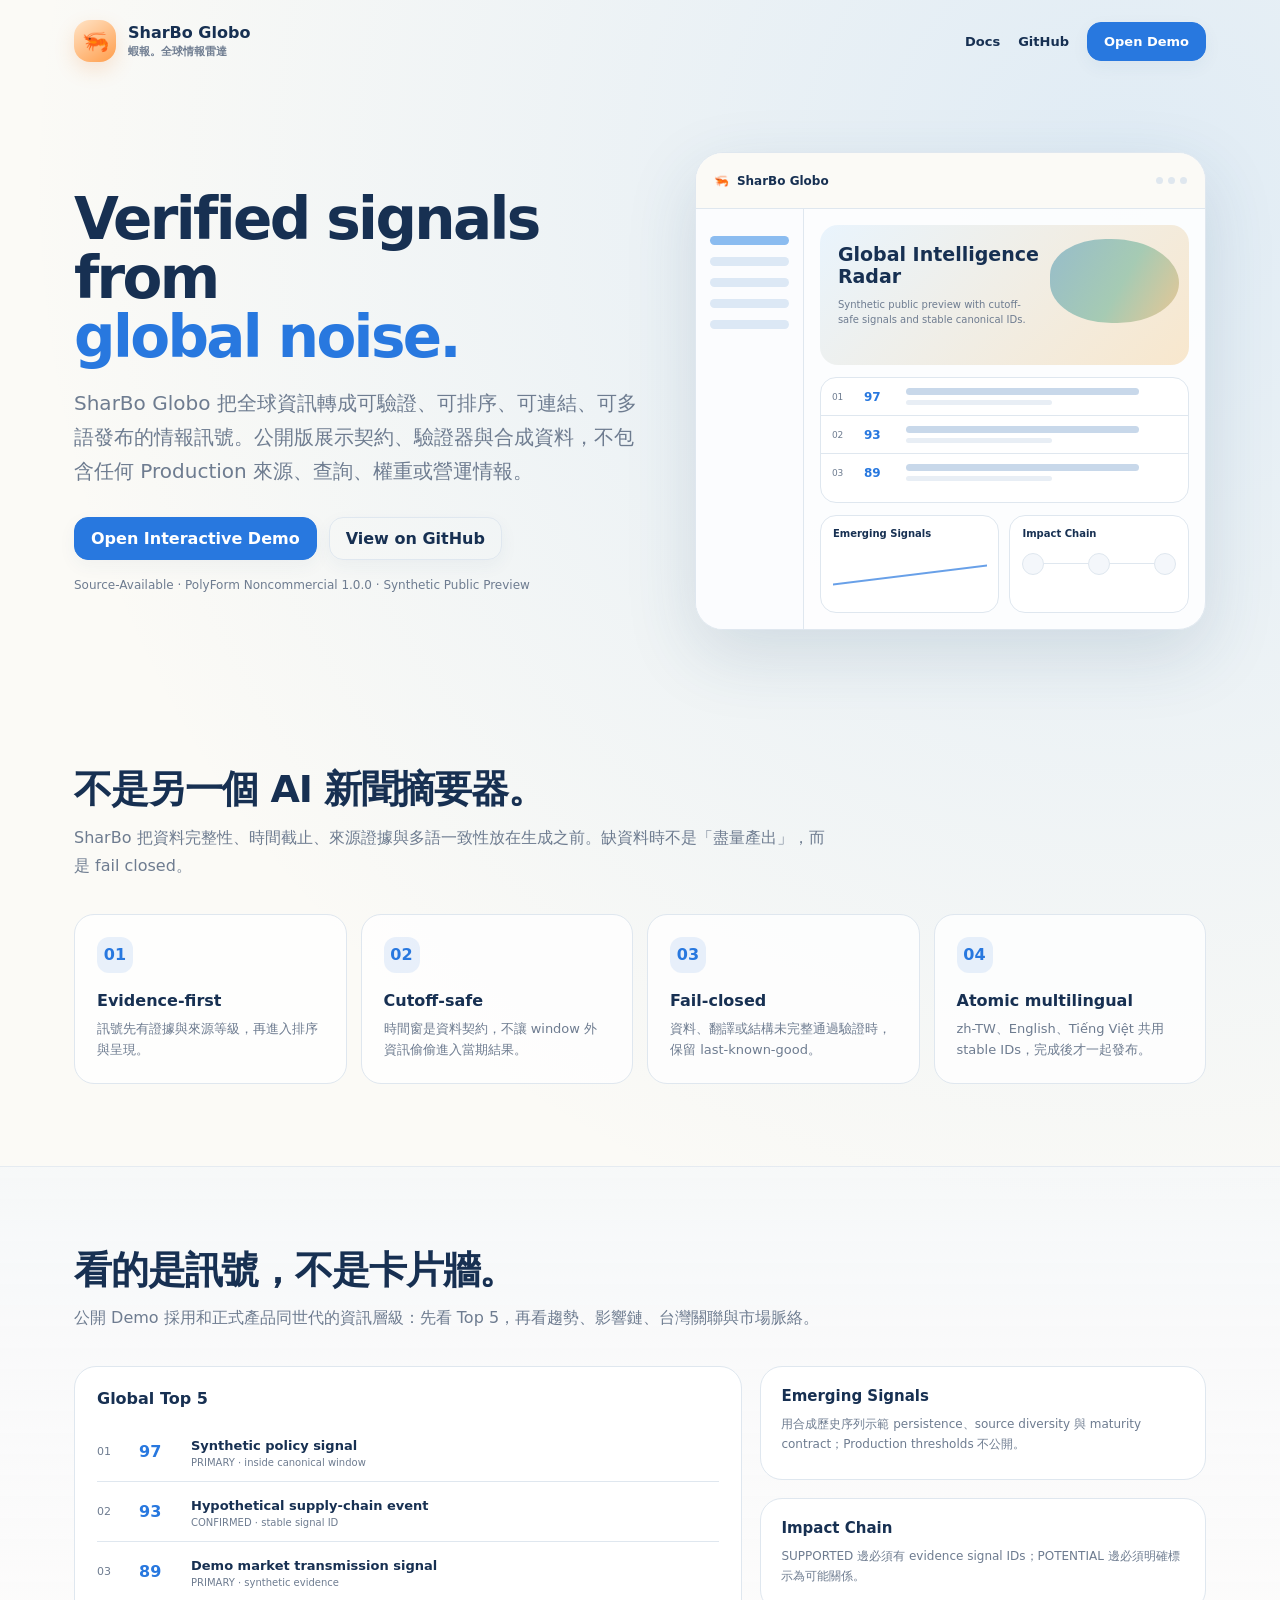
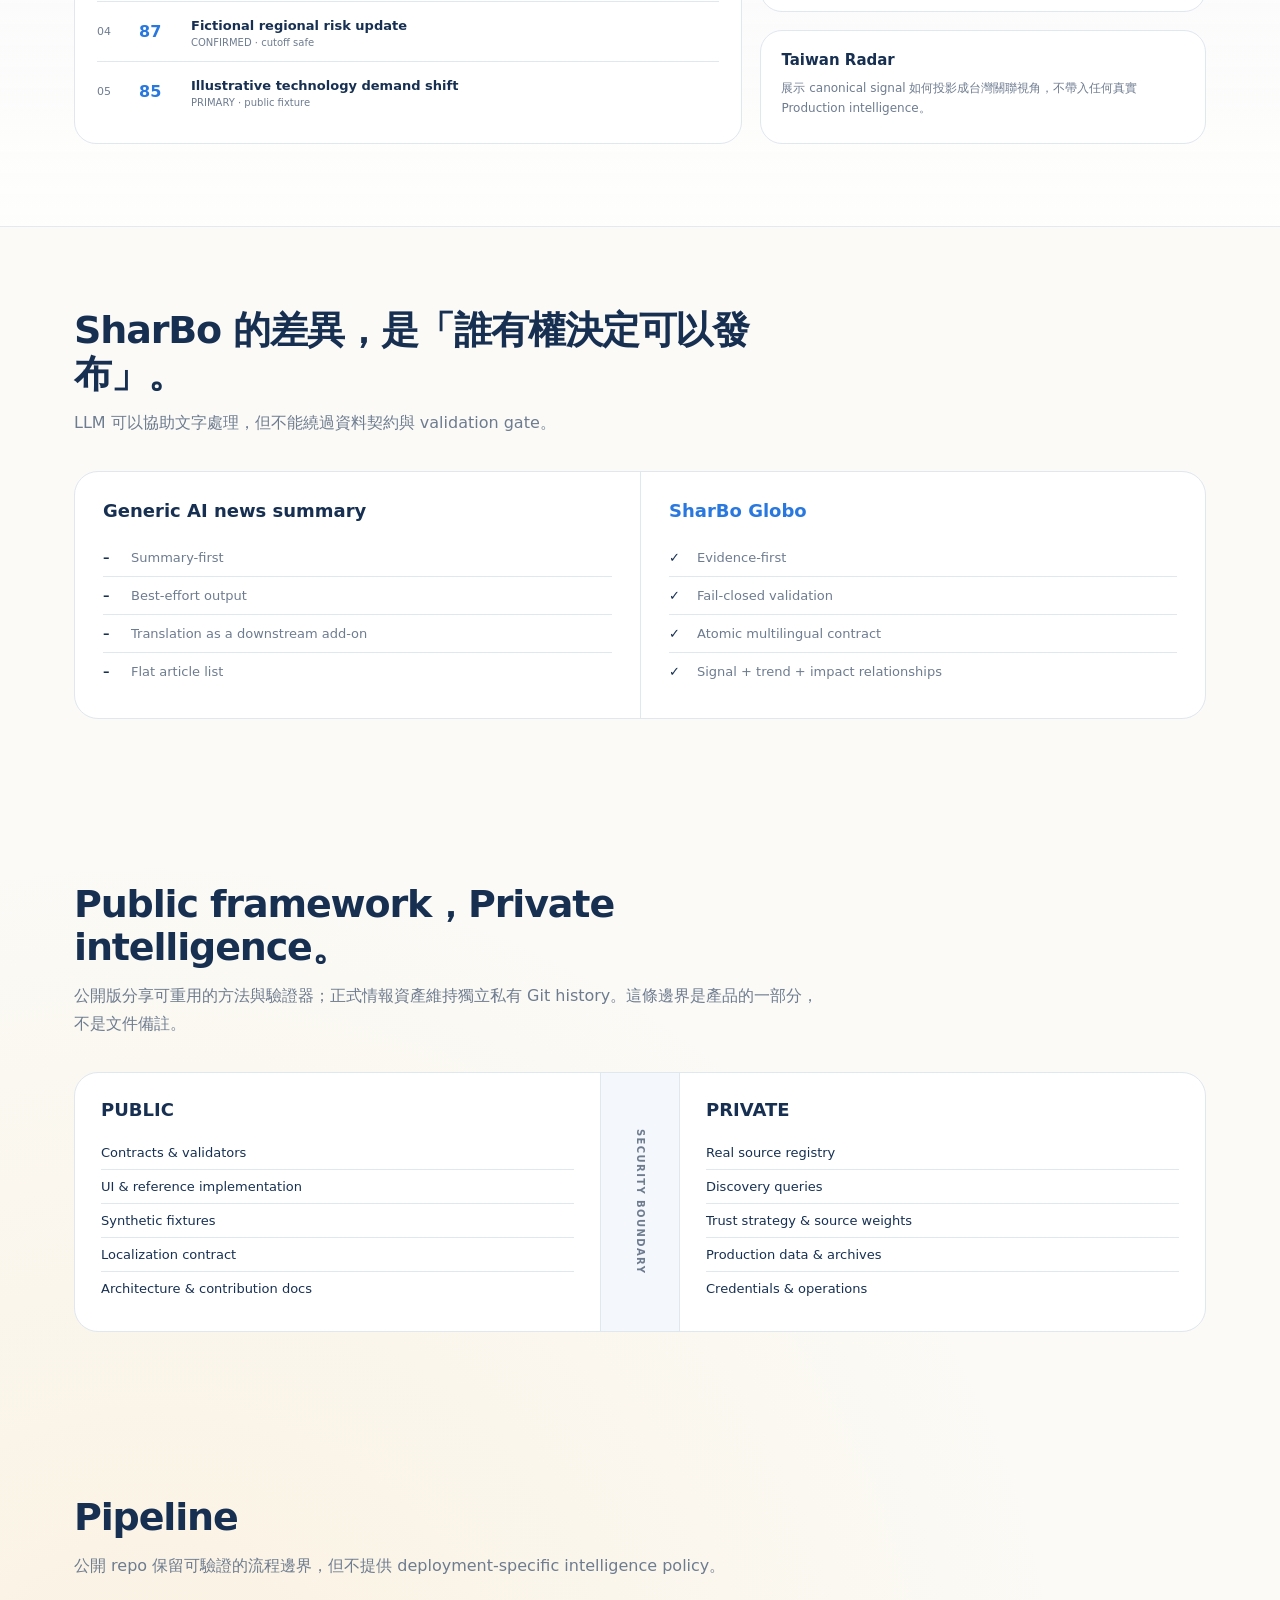
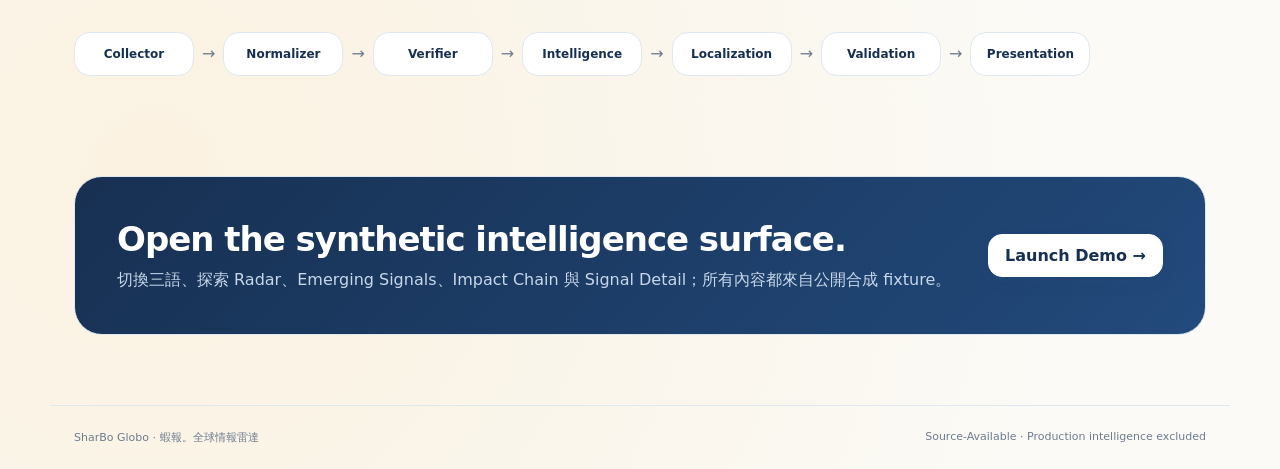
==== index.html @ 782539a2 "ui: turn public root into SharBo flagship landing" ====
<!doctype html>
<html lang="zh-TW">
<head>
  <meta charset="utf-8" />
  <meta name="viewport" content="width=device-width, initial-scale=1" />
  <meta name="description" content="SharBo Globo 蝦報全球：source-available 的全球情報雷達公開預覽，展示 evidence-first、fail-closed、多語與可解釋情報契約。" />
  <meta name="theme-color" content="#fbfaf6" />
  <meta http-equiv="Content-Security-Policy" content="default-src 'self'; img-src 'self' data:; style-src 'self'; script-src 'self'; object-src 'none'; base-uri 'none'" />
  <title>SharBo Globo｜蝦報。全球情報雷達</title>
  <link rel="stylesheet" href="./landing.css" />
</head>
<body>
  <div class="landing-shell">
    <header class="landing-nav">
      <a class="landing-brand" href="./" aria-label="SharBo Globo home">
        <span class="landing-brand-mark" aria-hidden="true">🦐</span>
        <span>SharBo Globo<small>蝦報。全球情報雷達</small></span>
      </a>
      <nav class="landing-nav-links" aria-label="Public project navigation">
        <a href="./README.md">Docs</a>
        <a href="https://github.com/sidphoto/sharbo-globo">GitHub</a>
        <a class="button primary" href="./demo.html?lang=zh-TW#/today">Open Demo</a>
      </nav>
    </header>

    <main>
      <section class="hero-wrap">
        <div class="hero-copy">
          <h1>Verified signals from <span>global noise.</span></h1>
          <p>SharBo Globo 把全球資訊轉成可驗證、可排序、可連結、可多語發布的情報訊號。公開版展示契約、驗證器與合成資料，不包含任何 Production 來源、查詢、權重或營運情報。</p>
          <div class="hero-actions">
            <a class="button primary" href="./demo.html?lang=zh-TW#/today">Open Interactive Demo</a>
            <a class="button ghost" href="https://github.com/sidphoto/sharbo-globo">View on GitHub</a>
          </div>
          <div class="hero-note">Source-Available · PolyForm Noncommercial 1.0.0 · Synthetic Public Preview</div>
        </div>

        <div class="product-preview" aria-label="Synthetic SharBo dashboard preview">
          <div class="preview-topbar">
            <div class="preview-brand"><span aria-hidden="true">🦐</span> SharBo Globo</div>
            <div class="preview-dots" aria-hidden="true"><i></i><i></i><i></i></div>
          </div>
          <div class="preview-body">
            <aside class="preview-sidebar" aria-hidden="true"><span></span><span></span><span></span><span></span><span></span></aside>
            <div class="preview-content">
              <div class="preview-hero">
                <strong>Global Intelligence Radar</strong>
                <p>Synthetic public preview with cutoff-safe signals and stable canonical IDs.</p>
                <div class="preview-map" aria-hidden="true"></div>
              </div>
              <div class="preview-list">
                <div class="preview-row"><span class="preview-rank">01</span><span class="preview-score">97</span><span class="preview-line"><b></b><small></small></span></div>
                <div class="preview-row"><span class="preview-rank">02</span><span class="preview-score">93</span><span class="preview-line"><b></b><small></small></span></div>
                <div class="preview-row"><span class="preview-rank">03</span><span class="preview-score">89</span><span class="preview-line"><b></b><small></small></span></div>
              </div>
              <div class="preview-bottom">
                <div class="preview-panel"><h3>Emerging Signals</h3><div class="spark" aria-hidden="true"></div></div>
                <div class="preview-panel"><h3>Impact Chain</h3><div class="impact-track" aria-hidden="true"><span></span><i></i><span></span><i></i><span></span></div></div>
              </div>
            </div>
          </div>
        </div>
      </section>

      <section class="section" id="principles">
        <div class="section-header">
          <h2>不是另一個 AI 新聞摘要器。</h2>
          <p>SharBo 把資料完整性、時間截止、來源證據與多語一致性放在生成之前。缺資料時不是「盡量產出」，而是 fail closed。</p>
        </div>
        <div class="principle-grid">
          <article class="principle"><div class="principle-icon">01</div><strong>Evidence-first</strong><p>訊號先有證據與來源等級，再進入排序與呈現。</p></article>
          <article class="principle"><div class="principle-icon">02</div><strong>Cutoff-safe</strong><p>時間窗是資料契約，不讓 window 外資訊偷偷進入當期結果。</p></article>
          <article class="principle"><div class="principle-icon">03</div><strong>Fail-closed</strong><p>資料、翻譯或結構未完整通過驗證時，保留 last-known-good。</p></article>
          <article class="principle"><div class="principle-icon">04</div><strong>Atomic multilingual</strong><p>zh-TW、English、Tiếng Việt 共用 stable IDs，完成後才一起發布。</p></article>
        </div>
      </section>

      <section class="surface-section">
        <div class="section">
          <div class="section-header">
            <h2>看的是訊號，不是卡片牆。</h2>
            <p>公開 Demo 採用和正式產品同世代的資訊層級：先看 Top 5，再看趨勢、影響鏈、台灣關聯與市場脈絡。</p>
          </div>
          <div class="surface-grid">
            <article class="surface-card surface-top5">
              <h3>Global Top 5</h3>
              <div class="surface-signal"><span class="n">01</span><span class="s">97</span><span><b>Synthetic policy signal</b><small>PRIMARY · inside canonical window</small></span></div>
              <div class="surface-signal"><span class="n">02</span><span class="s">93</span><span><b>Hypothetical supply-chain event</b><small>CONFIRMED · stable signal ID</small></span></div>
              <div class="surface-signal"><span class="n">03</span><span class="s">89</span><span><b>Demo market transmission signal</b><small>PRIMARY · synthetic evidence</small></span></div>
              <div class="surface-signal"><span class="n">04</span><span class="s">87</span><span><b>Fictional regional risk update</b><small>CONFIRMED · cutoff safe</small></span></div>
              <div class="surface-signal"><span class="n">05</span><span class="s">85</span><span><b>Illustrative technology demand shift</b><small>PRIMARY · public fixture</small></span></div>
            </article>
            <div class="mini-stack">
              <article class="mini-block"><h3>Emerging Signals</h3><p>用合成歷史序列示範 persistence、source diversity 與 maturity contract；Production thresholds 不公開。</p></article>
              <article class="mini-block"><h3>Impact Chain</h3><p>SUPPORTED 邊必須有 evidence signal IDs；POTENTIAL 邊必須明確標示為可能關係。</p></article>
              <article class="mini-block"><h3>Taiwan Radar</h3><p>展示 canonical signal 如何投影成台灣關聯視角，不帶入任何真實 Production intelligence。</p></article>
            </div>
          </div>
        </div>
      </section>

      <section class="section">
        <div class="section-header">
          <h2>SharBo 的差異，是「誰有權決定可以發布」。</h2>
          <p>LLM 可以協助文字處理，但不能繞過資料契約與 validation gate。</p>
        </div>
        <div class="compare-grid">
          <div class="compare-col">
            <h3>Generic AI news summary</h3>
            <div class="compare-row"><b>–</b><span>Summary-first</span></div>
            <div class="compare-row"><b>–</b><span>Best-effort output</span></div>
            <div class="compare-row"><b>–</b><span>Translation as a downstream add-on</span></div>
            <div class="compare-row"><b>–</b><span>Flat article list</span></div>
          </div>
          <div class="compare-col sharbo">
            <h3>SharBo Globo</h3>
            <div class="compare-row"><b>✓</b><span>Evidence-first</span></div>
            <div class="compare-row"><b>✓</b><span>Fail-closed validation</span></div>
            <div class="compare-row"><b>✓</b><span>Atomic multilingual contract</span></div>
            <div class="compare-row"><b>✓</b><span>Signal + trend + impact relationships</span></div>
          </div>
        </div>
      </section>

      <section class="section" id="boundary">
        <div class="section-header">
          <h2>Public framework，Private intelligence。</h2>
          <p>公開版分享可重用的方法與驗證器；正式情報資產維持獨立私有 Git history。這條邊界是產品的一部分，不是文件備註。</p>
        </div>
        <div class="boundary">
          <div class="boundary-side"><h3>PUBLIC</h3><ul><li>Contracts & validators</li><li>UI & reference implementation</li><li>Synthetic fixtures</li><li>Localization contract</li><li>Architecture & contribution docs</li></ul></div>
          <div class="boundary-divider">SECURITY BOUNDARY</div>
          <div class="boundary-side"><h3>PRIVATE</h3><ul><li>Real source registry</li><li>Discovery queries</li><li>Trust strategy & source weights</li><li>Production data & archives</li><li>Credentials & operations</li></ul></div>
        </div>
      </section>

      <section class="section">
        <div class="section-header"><h2>Pipeline</h2><p>公開 repo 保留可驗證的流程邊界，但不提供 deployment-specific intelligence policy。</p></div>
        <div class="pipeline" aria-label="SharBo public architecture pipeline">
          <div class="pipeline-step">Collector</div><span class="pipeline-arrow">→</span>
          <div class="pipeline-step">Normalizer</div><span class="pipeline-arrow">→</span>
          <div class="pipeline-step">Verifier</div><span class="pipeline-arrow">→</span>
          <div class="pipeline-step">Intelligence</div><span class="pipeline-arrow">→</span>
          <div class="pipeline-step">Localization</div><span class="pipeline-arrow">→</span>
          <div class="pipeline-step">Validation</div><span class="pipeline-arrow">→</span>
          <div class="pipeline-step">Presentation</div>
        </div>
      </section>

      <section class="final-cta">
        <div class="final-cta-inner">
          <div><h2>Open the synthetic intelligence surface.</h2><p>切換三語、探索 Radar、Emerging Signals、Impact Chain 與 Signal Detail；所有內容都來自公開合成 fixture。</p></div>
          <a class="button" href="./demo.html?lang=zh-TW#/today">Launch Demo →</a>
        </div>
      </section>
    </main>

    <footer class="footer">
      <span>SharBo Globo · 蝦報。全球情報雷達</span>
      <span>Source-Available · Production intelligence excluded</span>
    </footer>
  </div>
</body>
</html>
---- landing.css ----
:root{
  --paper:#fbfaf6;
  --paper-2:#f4f7fb;
  --ink:#173052;
  --muted:#6e7c90;
  --line:#dfe7ef;
  --surface:#ffffff;
  --blue:#2878df;
  --blue-2:#63a9ef;
  --critical:#ef5350;
  --important:#f5a623;
  --emerging:#8f68d8;
  --good:#2f9b66;
  --shadow:0 18px 50px rgba(41,78,115,.10);
  --radius:24px;
}
*{box-sizing:border-box}
html{scroll-behavior:smooth}
body{margin:0;background:radial-gradient(circle at 88% 5%,rgba(99,169,239,.18),transparent 30%),radial-gradient(circle at 12% 92%,rgba(245,166,35,.10),transparent 26%),var(--paper);color:var(--ink);font-family:Inter,"Noto Sans TC","PingFang TC","Microsoft JhengHei",system-ui,-apple-system,sans-serif}
a{color:inherit;text-decoration:none}
button,a{font:inherit}
.landing-shell{min-height:100vh}
.landing-nav{max-width:1180px;margin:0 auto;padding:20px 24px;display:flex;align-items:center;justify-content:space-between;gap:24px}
.landing-brand{display:flex;align-items:center;gap:12px;font-weight:900}.landing-brand-mark{width:42px;height:42px;border-radius:16px;background:linear-gradient(145deg,#ffe4c7,#ff9d4b);display:grid;place-items:center;box-shadow:0 8px 20px rgba(238,125,42,.18);font-size:22px}.landing-brand small{display:block;color:var(--muted);font-size:11px;font-weight:650;margin-top:2px}
.landing-nav-links{display:flex;align-items:center;gap:18px;font-size:13px;font-weight:750}.landing-nav-links a:hover{color:var(--blue)}
.button{display:inline-flex;align-items:center;justify-content:center;gap:8px;border:1px solid var(--line);border-radius:14px;padding:11px 16px;background:var(--surface);font-weight:850;box-shadow:0 6px 18px rgba(41,78,115,.05);transition:transform .18s ease,border-color .18s ease,box-shadow .18s ease}.button:hover{transform:translateY(-1px);border-color:color-mix(in srgb,var(--blue) 42%,var(--line));box-shadow:0 10px 24px rgba(41,78,115,.09)}.button.primary{background:var(--blue);border-color:var(--blue);color:#fff}.button.ghost{background:transparent}
.hero-wrap{max-width:1180px;margin:0 auto;padding:70px 24px 56px;display:grid;grid-template-columns:minmax(0,1.05fr) minmax(420px,.95fr);gap:56px;align-items:center}.hero-copy h1{font-size:58px;line-height:1.02;letter-spacing:-.045em;margin:0 0 18px;max-width:760px}.hero-copy h1 span{display:block;color:var(--blue)}.hero-copy p{font-size:20px;line-height:1.72;color:var(--muted);max-width:690px;margin:0 0 28px}.hero-actions{display:flex;gap:12px;flex-wrap:wrap}.hero-note{margin-top:18px;font-size:12px;color:var(--muted)}
.product-preview{background:rgba(255,255,255,.88);border:1px solid var(--line);border-radius:28px;box-shadow:0 24px 70px rgba(41,78,115,.15);overflow:hidden}.preview-topbar{height:56px;border-bottom:1px solid var(--line);padding:0 18px;display:flex;align-items:center;justify-content:space-between;background:rgba(251,250,246,.9)}.preview-brand{display:flex;align-items:center;gap:8px;font-size:12px;font-weight:900}.preview-dots{display:flex;gap:5px}.preview-dots i{width:7px;height:7px;border-radius:50%;background:var(--line)}.preview-body{display:grid;grid-template-columns:108px 1fr;min-height:420px}.preview-sidebar{border-right:1px solid var(--line);padding:15px 10px;background:#fbfcfe}.preview-sidebar span{display:block;height:9px;border-radius:999px;background:#dce8f5;margin:12px 4px}.preview-sidebar span:first-child{background:#8bbcf0}.preview-content{padding:16px;display:grid;gap:12px}.preview-hero{min-height:120px;border-radius:18px;background:linear-gradient(135deg,#e9f4fd,#f8e7cd);padding:18px;position:relative;overflow:hidden}.preview-hero strong{display:block;font-size:19px;max-width:64%}.preview-hero p{font-size:10px;color:var(--muted);max-width:58%;line-height:1.5}.preview-map{position:absolute;right:10px;top:14px;width:35%;height:84px;border-radius:45% 55% 50% 50%;background:linear-gradient(120deg,#8bb6c7,#9bc6ae 55%,#e5c28c);opacity:.88}.preview-list{border:1px solid var(--line);border-radius:16px;background:#fff}.preview-row{display:grid;grid-template-columns:24px 34px 1fr;gap:8px;padding:10px 11px;border-top:1px solid var(--line);align-items:center}.preview-row:first-child{border-top:0}.preview-rank{font-size:9px;color:var(--muted)}.preview-score{font-size:12px;font-weight:900;color:var(--blue)}.preview-line b{display:block;height:7px;background:#c8d8ea;border-radius:999px;width:86%}.preview-line small{display:block;height:5px;background:#e8eef5;border-radius:999px;width:54%;margin-top:5px}.preview-bottom{display:grid;grid-template-columns:1fr 1fr;gap:10px}.preview-panel{border:1px solid var(--line);border-radius:16px;background:#fff;padding:12px;min-height:88px}.preview-panel h3{font-size:10px;margin:0 0 9px}.spark{height:28px;border-bottom:2px solid var(--blue);transform:skewY(-7deg);opacity:.7}.impact-track{display:flex;align-items:center;justify-content:space-between;margin-top:14px}.impact-track span{width:22px;height:22px;border-radius:50%;background:var(--paper-2);border:1px solid var(--line)}.impact-track i{flex:1;height:1px;background:var(--line)}
.section{max-width:1180px;margin:0 auto;padding:82px 24px}.section-header{max-width:760px;margin-bottom:34px}.section-header h2{font-size:38px;line-height:1.15;letter-spacing:-.03em;margin:0 0 12px}.section-header p{font-size:16px;line-height:1.75;color:var(--muted);margin:0}.principle-grid{display:grid;grid-template-columns:repeat(4,minmax(0,1fr));gap:14px}.principle{padding:22px;border:1px solid var(--line);border-radius:20px;background:rgba(255,255,255,.78)}.principle strong{display:block;font-size:16px;margin-bottom:8px}.principle p{font-size:13px;line-height:1.65;color:var(--muted);margin:0}.principle-icon{width:36px;height:36px;border-radius:12px;background:rgba(40,120,223,.10);color:var(--blue);display:grid;place-items:center;font-weight:900;margin-bottom:18px}
.surface-section{background:linear-gradient(180deg,rgba(244,247,251,.6),rgba(255,255,255,.72));border-top:1px solid rgba(223,231,239,.8);border-bottom:1px solid rgba(223,231,239,.8)}.surface-grid{display:grid;grid-template-columns:1.2fr .8fr;gap:18px}.surface-card{border:1px solid var(--line);border-radius:22px;background:var(--surface);padding:22px}.surface-card h3{margin:0 0 14px;font-size:16px}.surface-top5 .surface-signal{display:grid;grid-template-columns:32px 42px 1fr;gap:10px;padding:13px 0;border-top:1px solid var(--line);align-items:center}.surface-signal:first-of-type{border-top:0}.surface-signal .n{font-size:11px;color:var(--muted)}.surface-signal .s{font-weight:900;color:var(--blue)}.surface-signal b{font-size:13px}.surface-signal small{display:block;color:var(--muted);font-size:10px;margin-top:3px}.mini-stack{display:grid;gap:18px}.mini-block{border:1px solid var(--line);border-radius:22px;background:var(--surface);padding:20px}.mini-block h3{margin:0 0 10px;font-size:15px}.mini-block p{margin:0;color:var(--muted);font-size:12px;line-height:1.65}
.compare-grid{display:grid;grid-template-columns:1fr 1fr;border:1px solid var(--line);border-radius:24px;overflow:hidden;background:var(--surface)}.compare-col{padding:28px}.compare-col+ .compare-col{border-left:1px solid var(--line)}.compare-col h3{font-size:18px;margin:0 0 18px}.compare-row{display:grid;grid-template-columns:18px 1fr;gap:10px;padding:11px 0;border-top:1px solid var(--line);font-size:13px}.compare-row:first-of-type{border-top:0}.compare-row span{color:var(--muted)}.compare-col.sharbo h3{color:var(--blue)}
.boundary{display:grid;grid-template-columns:1fr 80px 1fr;align-items:stretch;border:1px solid var(--line);border-radius:24px;overflow:hidden;background:var(--surface)}.boundary-side{padding:26px}.boundary-side h3{margin:0 0 16px;font-size:18px}.boundary-side ul{list-style:none;padding:0;margin:0}.boundary-side li{padding:9px 0;border-top:1px solid var(--line);font-size:13px}.boundary-side li:first-child{border-top:0}.boundary-divider{display:grid;place-items:center;border-left:1px solid var(--line);border-right:1px solid var(--line);background:var(--paper-2);writing-mode:vertical-rl;text-orientation:mixed;font-size:10px;letter-spacing:.14em;font-weight:900;color:var(--muted)}
.pipeline{display:flex;align-items:center;gap:8px;overflow:auto;padding:18px 0}.pipeline-step{min-width:120px;padding:14px;border:1px solid var(--line);border-radius:16px;background:var(--surface);text-align:center;font-size:12px;font-weight:850}.pipeline-arrow{color:var(--muted)}
.final-cta{max-width:1180px;margin:0 auto 70px;padding:0 24px}.final-cta-inner{border:1px solid var(--line);border-radius:28px;background:linear-gradient(135deg,#173052,#224a7c);color:#fff;padding:42px;display:flex;align-items:center;justify-content:space-between;gap:24px}.final-cta h2{font-size:34px;letter-spacing:-.03em;margin:0 0 8px}.final-cta p{margin:0;color:#c7d8ea;line-height:1.6}.final-cta .button{background:#fff;border-color:#fff;color:var(--ink)}
.footer{max-width:1180px;margin:0 auto;padding:24px;border-top:1px solid var(--line);display:flex;justify-content:space-between;gap:20px;font-size:11px;color:var(--muted)}
@media(max-width:980px){.hero-wrap{grid-template-columns:1fr;padding-top:44px}.hero-copy h1{font-size:48px}.product-preview{max-width:720px}.principle-grid{grid-template-columns:repeat(2,1fr)}.surface-grid{grid-template-columns:1fr}.boundary{grid-template-columns:1fr}.boundary-divider{writing-mode:horizontal-tb;border:0;border-top:1px solid var(--line);border-bottom:1px solid var(--line);padding:12px}.compare-grid{grid-template-columns:1fr}.compare-col+.compare-col{border-left:0;border-top:1px solid var(--line)}}
@media(max-width:720px){.landing-nav-links a:not(.button){display:none}.hero-wrap{padding-top:30px;gap:34px}.hero-copy h1{font-size:39px}.hero-copy p{font-size:17px}.preview-body{grid-template-columns:72px 1fr}.preview-sidebar{padding:12px 7px}.preview-bottom{grid-template-columns:1fr}.principle-grid{grid-template-columns:1fr}.section{padding-top:62px;padding-bottom:62px}.section-header h2{font-size:30px}.final-cta-inner{padding:30px;align-items:flex-start;flex-direction:column}.final-cta h2{font-size:28px}.footer{flex-direction:column}}
@media(max-width:480px){.landing-nav{padding-left:16px;padding-right:16px}.hero-wrap,.section,.final-cta{padding-left:16px;padding-right:16px}.hero-copy h1{font-size:34px}.product-preview{border-radius:20px}.preview-body{grid-template-columns:1fr}.preview-sidebar{display:none}.surface-card,.mini-block,.compare-col,.boundary-side{padding:18px}.final-cta-inner{border-radius:22px}}
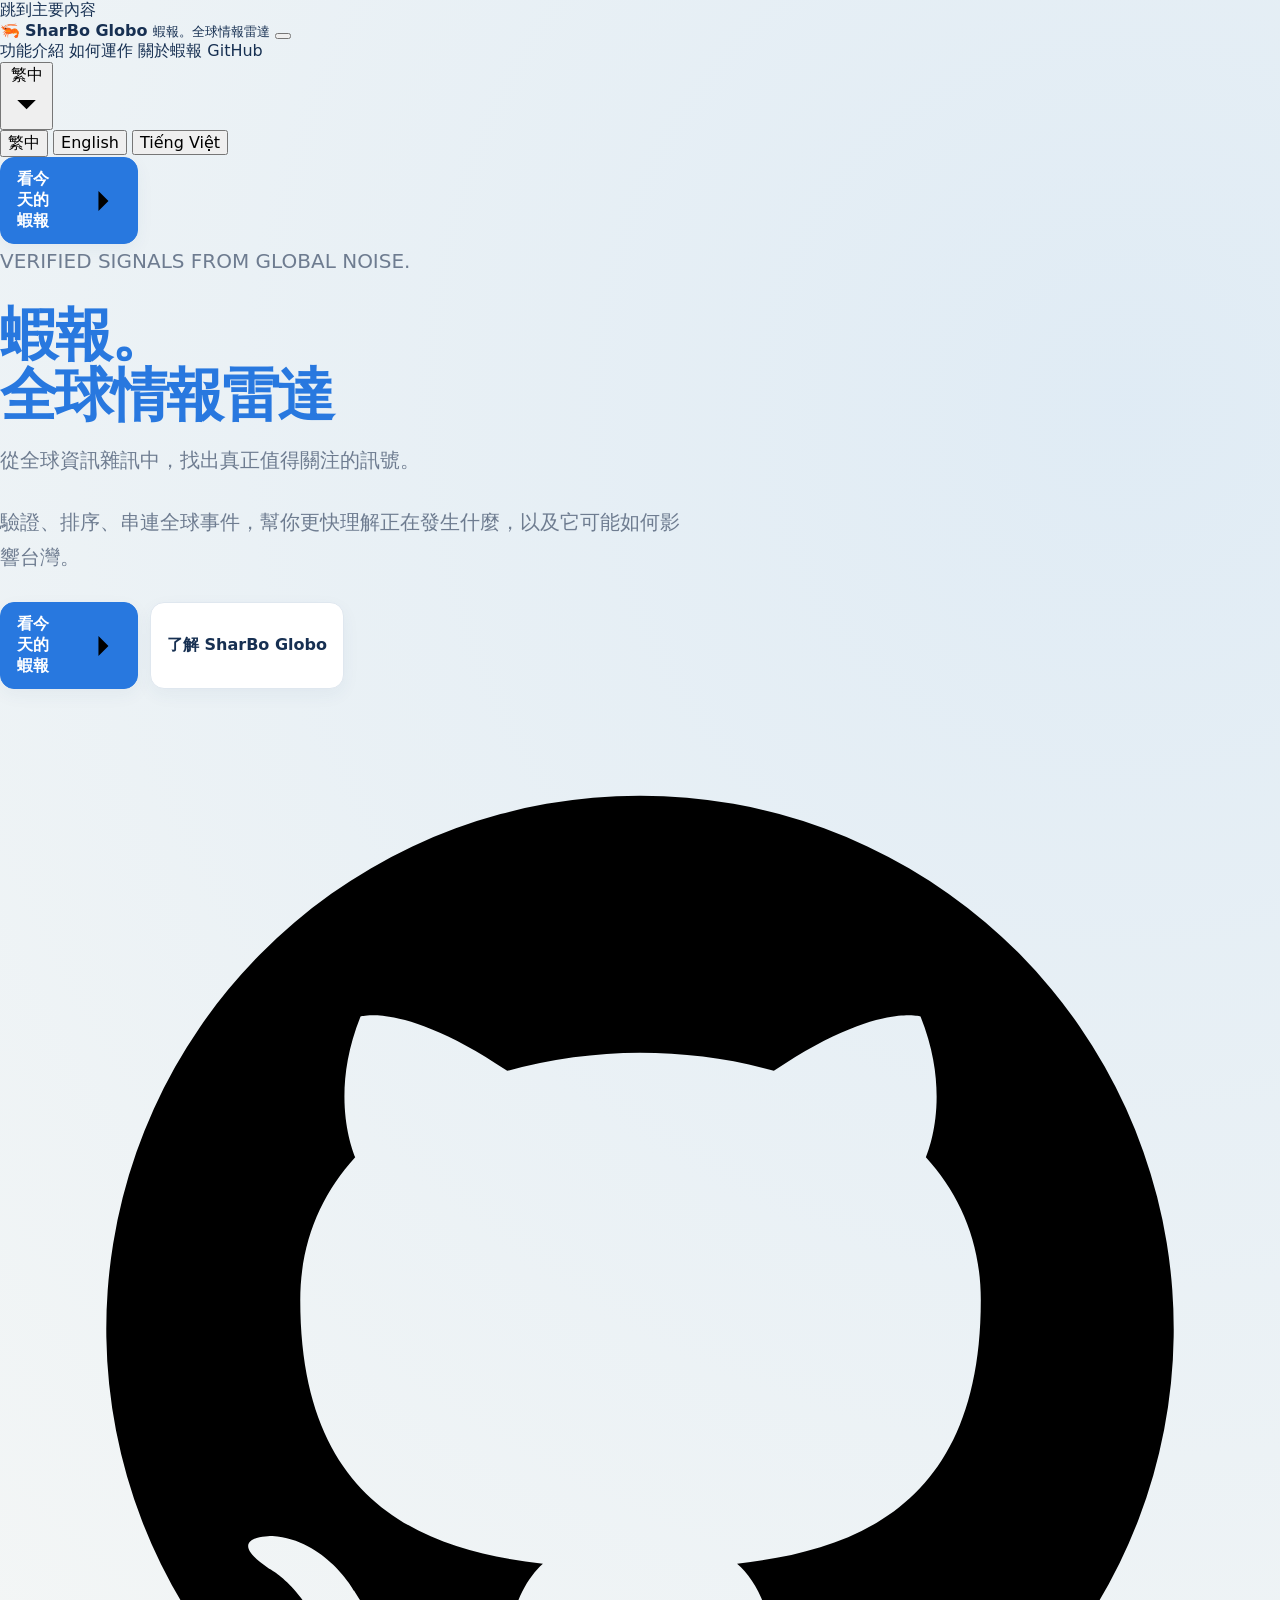
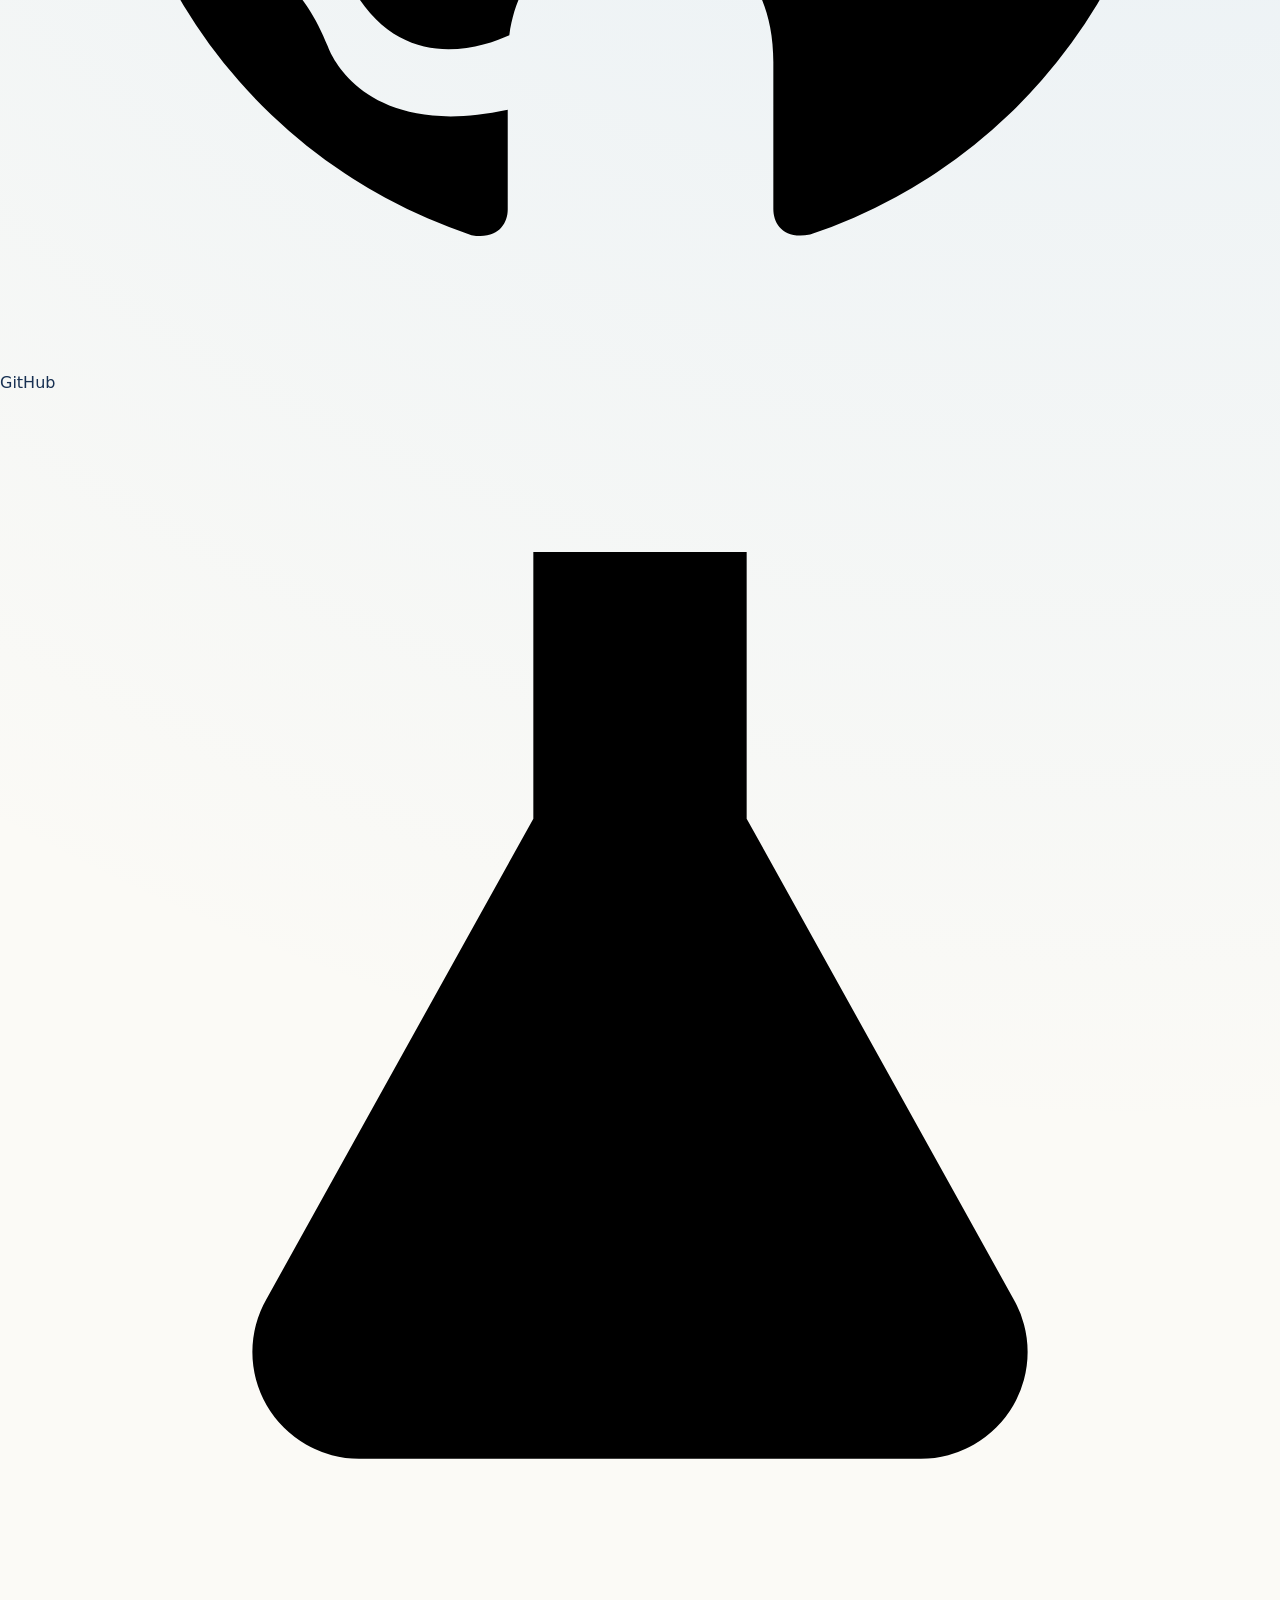
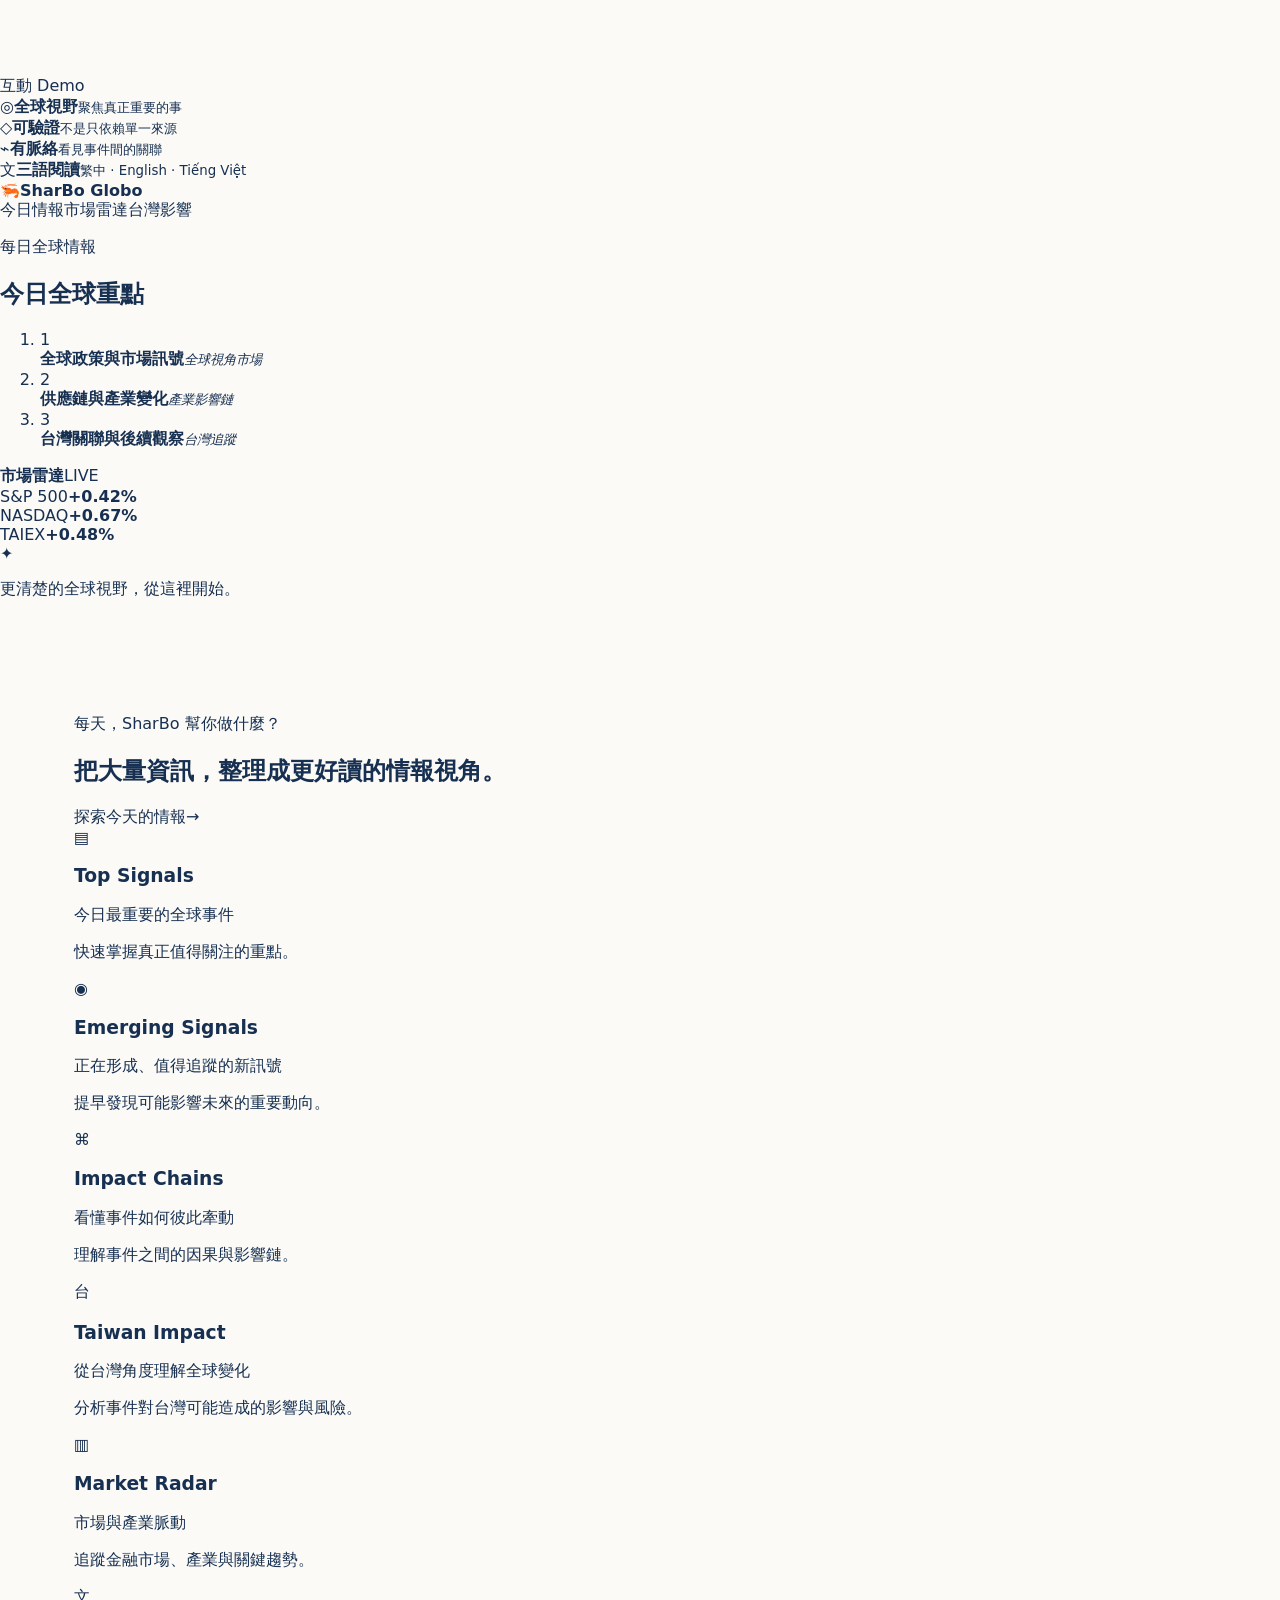
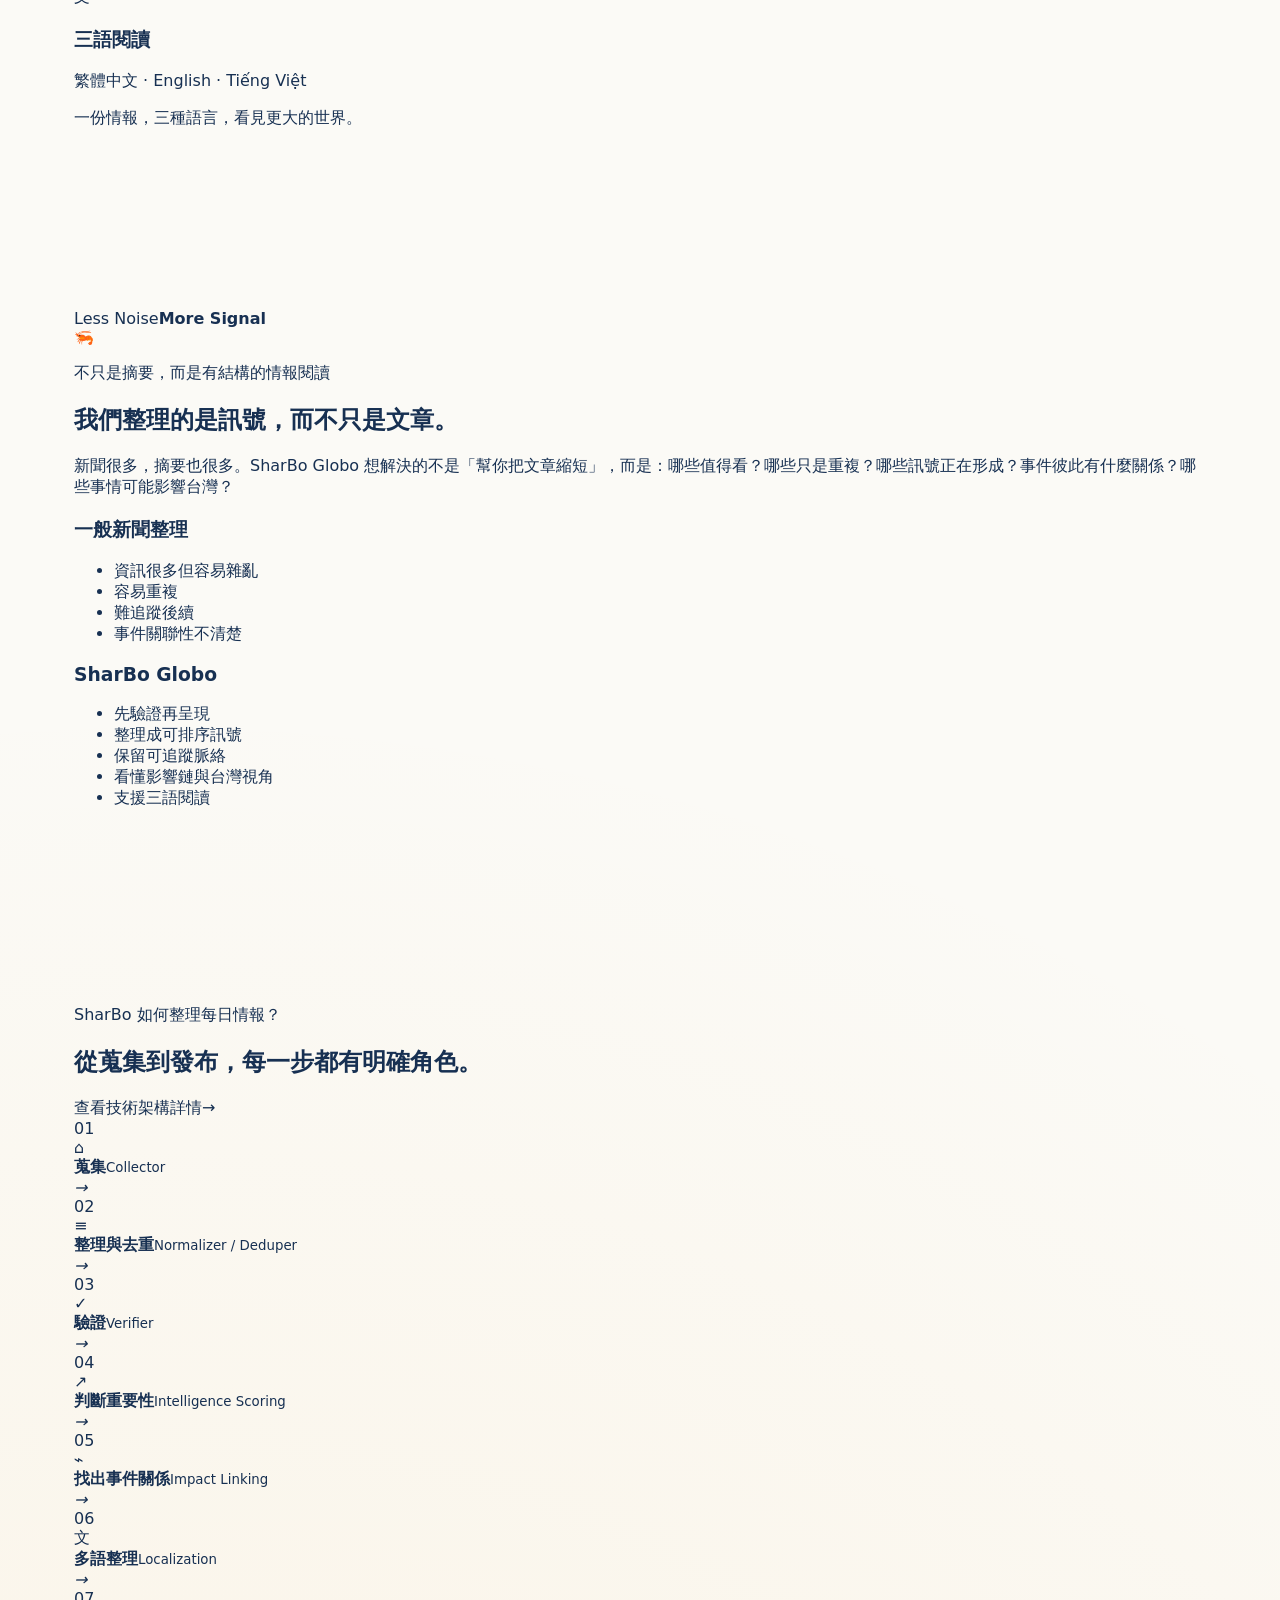
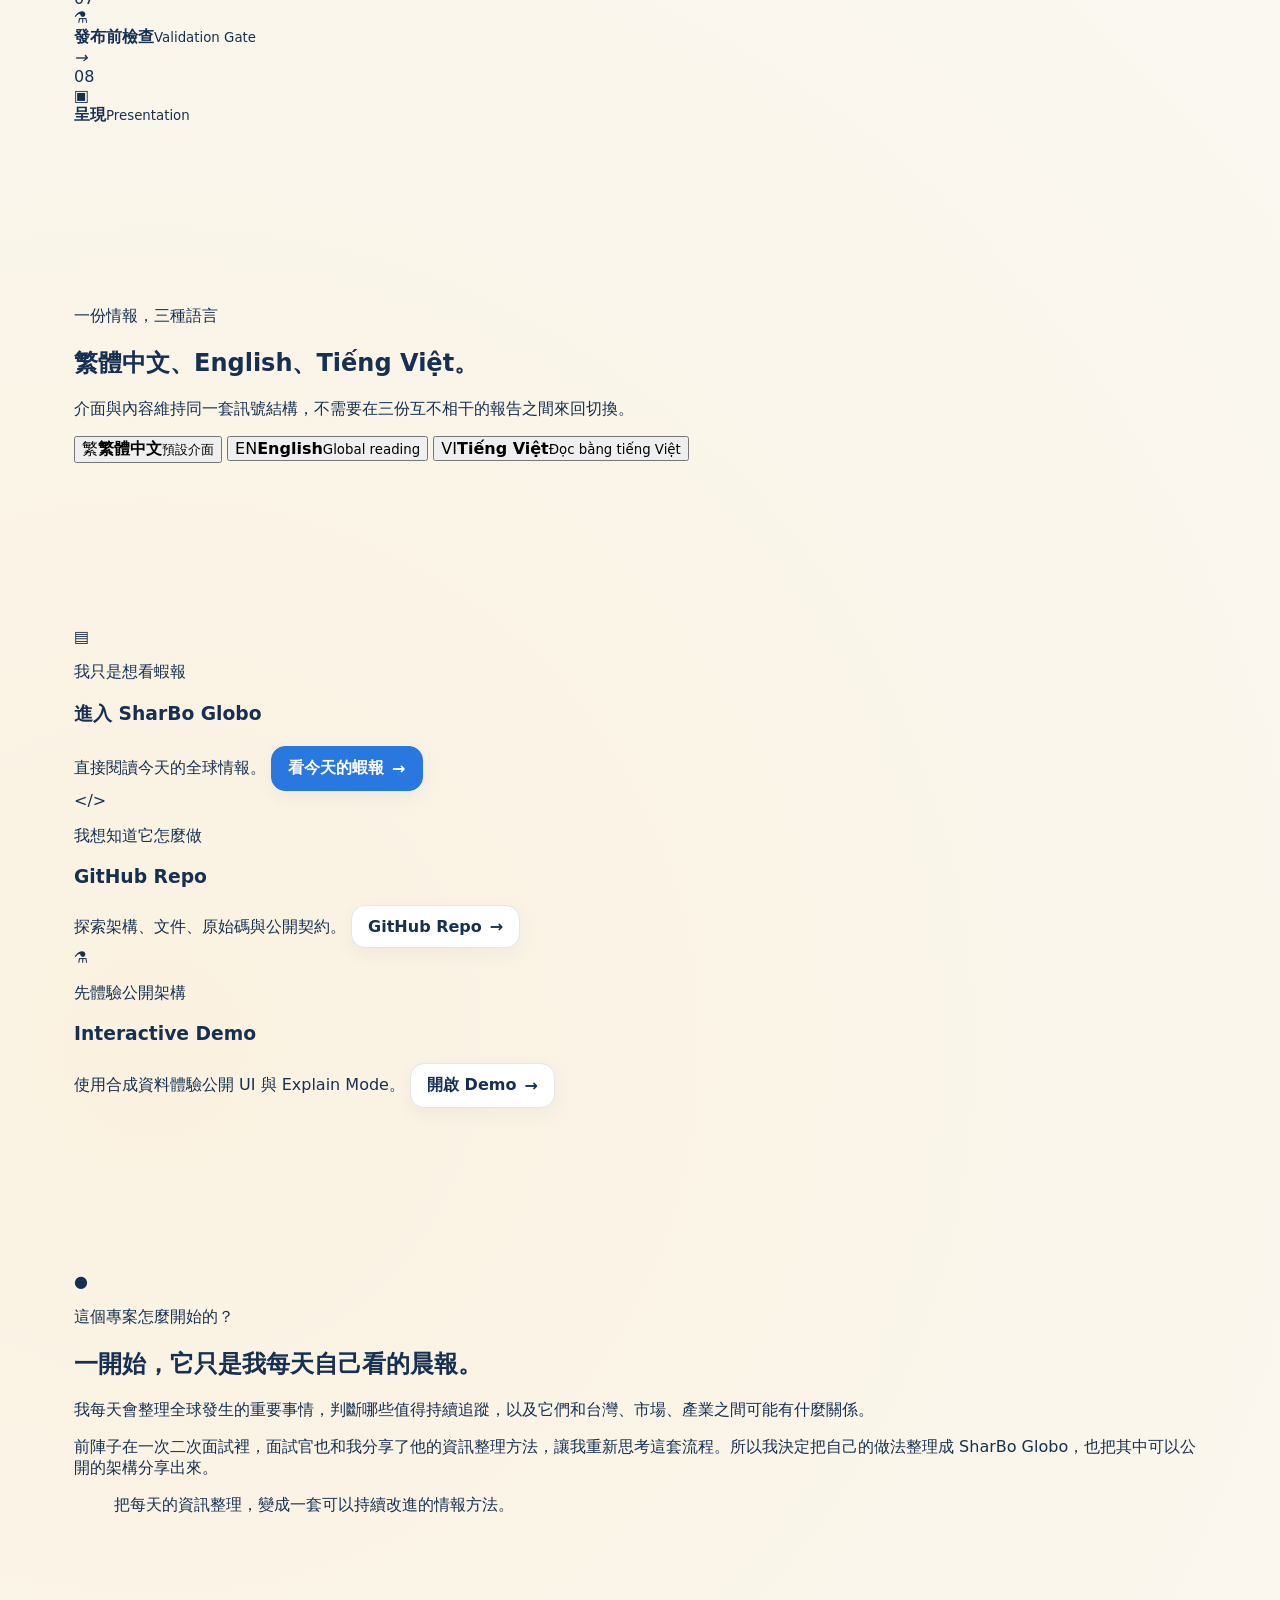
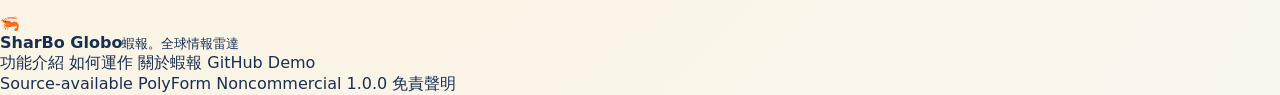
==== commit 3ae1f8cb: "feat: redesign official SharBo landing page" ====
--- a/index.html
+++ b/index.html
@@ -3,162 +3,281 @@
 <head>
   <meta charset="utf-8" />
   <meta name="viewport" content="width=device-width, initial-scale=1" />
-  <meta name="description" content="SharBo Globo 蝦報全球：source-available 的全球情報雷達公開預覽，展示 evidence-first、fail-closed、多語與可解釋情報契約。" />
-  <meta name="theme-color" content="#fbfaf6" />
+  <meta name="description" content="SharBo Globo 蝦報。全球情報雷達官方網站：把全球資訊雜訊整理成可驗證、可排序、可追蹤的情報訊號。" />
+  <meta name="theme-color" content="#ffffff" />
   <meta http-equiv="Content-Security-Policy" content="default-src 'self'; img-src 'self' data:; style-src 'self'; script-src 'self'; object-src 'none'; base-uri 'none'" />
   <title>SharBo Globo｜蝦報。全球情報雷達</title>
   <link rel="stylesheet" href="./landing.css" />
+  <script src="./landing.js" defer></script>
 </head>
 <body>
-  <div class="landing-shell">
-    <header class="landing-nav">
-      <a class="landing-brand" href="./" aria-label="SharBo Globo home">
-        <span class="landing-brand-mark" aria-hidden="true">🦐</span>
-        <span>SharBo Globo<small>蝦報。全球情報雷達</small></span>
+  <a class="skip-link" href="#main" data-i18n="skip">跳到主要內容</a>
+
+  <header class="site-header">
+    <div class="nav-shell">
+      <a class="brand" href="./" aria-label="SharBo Globo home">
+        <span class="brand-mark" aria-hidden="true">🦐</span>
+        <span class="brand-copy">
+          <strong>SharBo Globo</strong>
+          <small data-i18n="brandSub">蝦報。全球情報雷達</small>
+        </span>
       </a>
-      <nav class="landing-nav-links" aria-label="Public project navigation">
-        <a href="./README.md">Docs</a>
+
+      <button class="nav-toggle" type="button" aria-expanded="false" aria-controls="primary-nav" data-i18n-aria="menuLabel">
+        <span></span><span></span><span></span>
+      </button>
+
+      <nav id="primary-nav" class="primary-nav" aria-label="Primary navigation">
+        <a href="#features" data-i18n="navFeatures">功能介紹</a>
+        <a href="#how" data-i18n="navHow">如何運作</a>
+        <a href="#story" data-i18n="navStory">關於蝦報</a>
         <a href="https://github.com/sidphoto/sharbo-globo">GitHub</a>
-        <a class="button primary" href="./demo.html?lang=zh-TW#/today">Open Demo</a>
       </nav>
-    </header>
-
-    <main>
-      <section class="hero-wrap">
+
+      <div class="nav-actions">
+        <div class="language-switcher" aria-label="Language switcher">
+          <button class="lang-trigger" type="button" aria-expanded="false" aria-haspopup="true">
+            <span data-lang-current>繁中</span>
+            <svg viewBox="0 0 20 20" aria-hidden="true"><path d="m5 7.5 5 5 5-5"/></svg>
+          </button>
+          <div class="lang-menu" role="menu">
+            <button type="button" role="menuitem" data-lang="zh-TW">繁中</button>
+            <button type="button" role="menuitem" data-lang="en">English</button>
+            <button type="button" role="menuitem" data-lang="vi-VN">Tiếng Việt</button>
+          </div>
+        </div>
+        <a class="button primary nav-product" href="https://sharbo-globo-production.vercel.app/#/today">
+          <span data-i18n="navToday">看今天的蝦報</span>
+          <svg viewBox="0 0 20 20" aria-hidden="true"><path d="M4 10h11M11 6l4 4-4 4"/></svg>
+        </a>
+      </div>
+    </div>
+  </header>
+
+  <main id="main">
+    <section class="hero">
+      <div class="hero-shell">
         <div class="hero-copy">
-          <h1>Verified signals from <span>global noise.</span></h1>
-          <p>SharBo Globo 把全球資訊轉成可驗證、可排序、可連結、可多語發布的情報訊號。公開版展示契約、驗證器與合成資料，不包含任何 Production 來源、查詢、權重或營運情報。</p>
+          <p class="hero-kicker">VERIFIED SIGNALS FROM GLOBAL NOISE.</p>
+          <h1><span class="accent" data-i18n="heroBrand">蝦報。</span><span data-i18n="heroTitle">全球情報雷達</span></h1>
+          <p class="hero-lead" data-i18n="heroLead">從全球資訊雜訊中，找出真正值得關注的訊號。</p>
+          <p class="hero-body" data-i18n="heroBody">驗證、排序、串連全球事件，幫你更快理解正在發生什麼，以及它可能如何影響台灣。</p>
           <div class="hero-actions">
-            <a class="button primary" href="./demo.html?lang=zh-TW#/today">Open Interactive Demo</a>
-            <a class="button ghost" href="https://github.com/sidphoto/sharbo-globo">View on GitHub</a>
-          </div>
-          <div class="hero-note">Source-Available · PolyForm Noncommercial 1.0.0 · Synthetic Public Preview</div>
-        </div>
-
-        <div class="product-preview" aria-label="Synthetic SharBo dashboard preview">
-          <div class="preview-topbar">
-            <div class="preview-brand"><span aria-hidden="true">🦐</span> SharBo Globo</div>
-            <div class="preview-dots" aria-hidden="true"><i></i><i></i><i></i></div>
-          </div>
-          <div class="preview-body">
-            <aside class="preview-sidebar" aria-hidden="true"><span></span><span></span><span></span><span></span><span></span></aside>
-            <div class="preview-content">
-              <div class="preview-hero">
-                <strong>Global Intelligence Radar</strong>
-                <p>Synthetic public preview with cutoff-safe signals and stable canonical IDs.</p>
-                <div class="preview-map" aria-hidden="true"></div>
+            <a class="button primary button-lg" href="https://sharbo-globo-production.vercel.app/#/today">
+              <span data-i18n="ctaToday">看今天的蝦報</span>
+              <svg viewBox="0 0 20 20" aria-hidden="true"><path d="M4 10h11M11 6l4 4-4 4"/></svg>
+            </a>
+            <a class="button secondary button-lg" href="#features" data-i18n="ctaLearn">了解 SharBo Globo</a>
+          </div>
+          <div class="hero-links">
+            <a href="https://github.com/sidphoto/sharbo-globo">
+              <svg viewBox="0 0 24 24" aria-hidden="true"><path d="M12 2a10 10 0 0 0-3.16 19.49c.5.09.68-.22.68-.48v-1.87c-2.78.6-3.37-1.18-3.37-1.18-.45-1.16-1.11-1.47-1.11-1.47-.91-.62.07-.61.07-.61 1 .07 1.53 1.03 1.53 1.03.9 1.53 2.34 1.09 2.91.83.09-.65.35-1.09.63-1.34-2.22-.25-4.55-1.11-4.55-4.94 0-1.09.39-1.98 1.03-2.68-.1-.25-.45-1.27.1-2.64 0 0 .84-.27 2.75 1.02A9.53 9.53 0 0 1 12 6.82c.85 0 1.71.11 2.51.34 1.91-1.29 2.75-1.02 2.75-1.02.55 1.37.2 2.39.1 2.64.64.7 1.03 1.59 1.03 2.68 0 3.84-2.34 4.69-4.57 4.94.36.31.68.92.68 1.85V21c0 .27.18.58.69.48A10 10 0 0 0 12 2Z"/></svg>
+              GitHub
+            </a>
+            <a href="./demo.html?lang=zh-TW#/today">
+              <svg viewBox="0 0 24 24" aria-hidden="true"><path d="M9 3h6M10 3v5l-5 9a2 2 0 0 0 1.74 3h10.52A2 2 0 0 0 19 17l-5-9V3M7.5 14h9"/></svg>
+              <span data-i18n="demoLink">互動 Demo</span>
+            </a>
+          </div>
+          <div class="proof-row" aria-label="SharBo principles">
+            <div><span class="proof-icon">◎</span><span><b data-i18n="proofGlobal">全球視野</b><small data-i18n="proofGlobalSub">聚焦真正重要的事</small></span></div>
+            <div><span class="proof-icon">◇</span><span><b data-i18n="proofVerify">可驗證</b><small data-i18n="proofVerifySub">不是只依賴單一來源</small></span></div>
+            <div><span class="proof-icon">⌁</span><span><b data-i18n="proofConnect">有脈絡</b><small data-i18n="proofConnectSub">看見事件間的關聯</small></span></div>
+            <div><span class="proof-icon">文</span><span><b data-i18n="proofLang">三語閱讀</b><small>繁中 · English · Tiếng Việt</small></span></div>
+          </div>
+        </div>
+
+        <div class="hero-visual" aria-label="SharBo Globo product preview">
+          <div class="orb orb-a"></div>
+          <div class="orb orb-b"></div>
+          <div class="product-window">
+            <div class="window-bar">
+              <div class="window-brand"><span>🦐</span><strong>SharBo Globo</strong></div>
+              <div class="window-tabs"><span data-i18n="previewToday">今日情報</span><span data-i18n="previewMarket">市場雷達</span><span data-i18n="previewImpact">台灣影響</span></div>
+              <div class="window-dots"><i></i><i></i><i></i></div>
+            </div>
+            <div class="window-content">
+              <div class="preview-main">
+                <p class="preview-date" data-i18n="previewDate">每日全球情報</p>
+                <h2 data-i18n="previewTitle">今日全球重點</h2>
+                <ol class="signal-list">
+                  <li><span>1</span><div><b data-i18n="signalOne">全球政策與市場訊號</b><small><em data-i18n="tagGlobal">全球視角</em><em data-i18n="tagMarket">市場</em></small></div></li>
+                  <li><span>2</span><div><b data-i18n="signalTwo">供應鏈與產業變化</b><small><em data-i18n="tagIndustry">產業</em><em data-i18n="tagImpact">影響鏈</em></small></div></li>
+                  <li><span>3</span><div><b data-i18n="signalThree">台灣關聯與後續觀察</b><small><em data-i18n="tagTaiwan">台灣</em><em data-i18n="tagWatch">追蹤</em></small></div></li>
+                </ol>
               </div>
-              <div class="preview-list">
-                <div class="preview-row"><span class="preview-rank">01</span><span class="preview-score">97</span><span class="preview-line"><b></b><small></small></span></div>
-                <div class="preview-row"><span class="preview-rank">02</span><span class="preview-score">93</span><span class="preview-line"><b></b><small></small></span></div>
-                <div class="preview-row"><span class="preview-rank">03</span><span class="preview-score">89</span><span class="preview-line"><b></b><small></small></span></div>
-              </div>
-              <div class="preview-bottom">
-                <div class="preview-panel"><h3>Emerging Signals</h3><div class="spark" aria-hidden="true"></div></div>
-                <div class="preview-panel"><h3>Impact Chain</h3><div class="impact-track" aria-hidden="true"><span></span><i></i><span></span><i></i><span></span></div></div>
-              </div>
-            </div>
-          </div>
-        </div>
-      </section>
-
-      <section class="section" id="principles">
-        <div class="section-header">
-          <h2>不是另一個 AI 新聞摘要器。</h2>
-          <p>SharBo 把資料完整性、時間截止、來源證據與多語一致性放在生成之前。缺資料時不是「盡量產出」，而是 fail closed。</p>
-        </div>
-        <div class="principle-grid">
-          <article class="principle"><div class="principle-icon">01</div><strong>Evidence-first</strong><p>訊號先有證據與來源等級，再進入排序與呈現。</p></article>
-          <article class="principle"><div class="principle-icon">02</div><strong>Cutoff-safe</strong><p>時間窗是資料契約，不讓 window 外資訊偷偷進入當期結果。</p></article>
-          <article class="principle"><div class="principle-icon">03</div><strong>Fail-closed</strong><p>資料、翻譯或結構未完整通過驗證時，保留 last-known-good。</p></article>
-          <article class="principle"><div class="principle-icon">04</div><strong>Atomic multilingual</strong><p>zh-TW、English、Tiếng Việt 共用 stable IDs，完成後才一起發布。</p></article>
-        </div>
-      </section>
-
-      <section class="surface-section">
-        <div class="section">
-          <div class="section-header">
-            <h2>看的是訊號，不是卡片牆。</h2>
-            <p>公開 Demo 採用和正式產品同世代的資訊層級：先看 Top 5，再看趨勢、影響鏈、台灣關聯與市場脈絡。</p>
-          </div>
-          <div class="surface-grid">
-            <article class="surface-card surface-top5">
-              <h3>Global Top 5</h3>
-              <div class="surface-signal"><span class="n">01</span><span class="s">97</span><span><b>Synthetic policy signal</b><small>PRIMARY · inside canonical window</small></span></div>
-              <div class="surface-signal"><span class="n">02</span><span class="s">93</span><span><b>Hypothetical supply-chain event</b><small>CONFIRMED · stable signal ID</small></span></div>
-              <div class="surface-signal"><span class="n">03</span><span class="s">89</span><span><b>Demo market transmission signal</b><small>PRIMARY · synthetic evidence</small></span></div>
-              <div class="surface-signal"><span class="n">04</span><span class="s">87</span><span><b>Fictional regional risk update</b><small>CONFIRMED · cutoff safe</small></span></div>
-              <div class="surface-signal"><span class="n">05</span><span class="s">85</span><span><b>Illustrative technology demand shift</b><small>PRIMARY · public fixture</small></span></div>
-            </article>
-            <div class="mini-stack">
-              <article class="mini-block"><h3>Emerging Signals</h3><p>用合成歷史序列示範 persistence、source diversity 與 maturity contract；Production thresholds 不公開。</p></article>
-              <article class="mini-block"><h3>Impact Chain</h3><p>SUPPORTED 邊必須有 evidence signal IDs；POTENTIAL 邊必須明確標示為可能關係。</p></article>
-              <article class="mini-block"><h3>Taiwan Radar</h3><p>展示 canonical signal 如何投影成台灣關聯視角，不帶入任何真實 Production intelligence。</p></article>
-            </div>
-          </div>
-        </div>
-      </section>
-
-      <section class="section">
-        <div class="section-header">
-          <h2>SharBo 的差異，是「誰有權決定可以發布」。</h2>
-          <p>LLM 可以協助文字處理，但不能繞過資料契約與 validation gate。</p>
-        </div>
-        <div class="compare-grid">
-          <div class="compare-col">
-            <h3>Generic AI news summary</h3>
-            <div class="compare-row"><b>–</b><span>Summary-first</span></div>
-            <div class="compare-row"><b>–</b><span>Best-effort output</span></div>
-            <div class="compare-row"><b>–</b><span>Translation as a downstream add-on</span></div>
-            <div class="compare-row"><b>–</b><span>Flat article list</span></div>
-          </div>
-          <div class="compare-col sharbo">
-            <h3>SharBo Globo</h3>
-            <div class="compare-row"><b>✓</b><span>Evidence-first</span></div>
-            <div class="compare-row"><b>✓</b><span>Fail-closed validation</span></div>
-            <div class="compare-row"><b>✓</b><span>Atomic multilingual contract</span></div>
-            <div class="compare-row"><b>✓</b><span>Signal + trend + impact relationships</span></div>
-          </div>
-        </div>
-      </section>
-
-      <section class="section" id="boundary">
-        <div class="section-header">
-          <h2>Public framework，Private intelligence。</h2>
-          <p>公開版分享可重用的方法與驗證器；正式情報資產維持獨立私有 Git history。這條邊界是產品的一部分，不是文件備註。</p>
-        </div>
-        <div class="boundary">
-          <div class="boundary-side"><h3>PUBLIC</h3><ul><li>Contracts & validators</li><li>UI & reference implementation</li><li>Synthetic fixtures</li><li>Localization contract</li><li>Architecture & contribution docs</li></ul></div>
-          <div class="boundary-divider">SECURITY BOUNDARY</div>
-          <div class="boundary-side"><h3>PRIVATE</h3><ul><li>Real source registry</li><li>Discovery queries</li><li>Trust strategy & source weights</li><li>Production data & archives</li><li>Credentials & operations</li></ul></div>
-        </div>
-      </section>
-
-      <section class="section">
-        <div class="section-header"><h2>Pipeline</h2><p>公開 repo 保留可驗證的流程邊界，但不提供 deployment-specific intelligence policy。</p></div>
-        <div class="pipeline" aria-label="SharBo public architecture pipeline">
-          <div class="pipeline-step">Collector</div><span class="pipeline-arrow">→</span>
-          <div class="pipeline-step">Normalizer</div><span class="pipeline-arrow">→</span>
-          <div class="pipeline-step">Verifier</div><span class="pipeline-arrow">→</span>
-          <div class="pipeline-step">Intelligence</div><span class="pipeline-arrow">→</span>
-          <div class="pipeline-step">Localization</div><span class="pipeline-arrow">→</span>
-          <div class="pipeline-step">Validation</div><span class="pipeline-arrow">→</span>
-          <div class="pipeline-step">Presentation</div>
-        </div>
-      </section>
-
-      <section class="final-cta">
-        <div class="final-cta-inner">
-          <div><h2>Open the synthetic intelligence surface.</h2><p>切換三語、探索 Radar、Emerging Signals、Impact Chain 與 Signal Detail；所有內容都來自公開合成 fixture。</p></div>
-          <a class="button" href="./demo.html?lang=zh-TW#/today">Launch Demo →</a>
-        </div>
-      </section>
-    </main>
-
-    <footer class="footer">
-      <span>SharBo Globo · 蝦報。全球情報雷達</span>
-      <span>Source-Available · Production intelligence excluded</span>
-    </footer>
-  </div>
+              <aside class="market-panel">
+                <div class="market-head"><b data-i18n="marketPanel">市場雷達</b><span>LIVE</span></div>
+                <div class="market-row"><span>S&amp;P 500</span><b>+0.42%</b></div>
+                <div class="market-row"><span>NASDAQ</span><b>+0.67%</b></div>
+                <div class="market-row"><span>TAIEX</span><b>+0.48%</b></div>
+                <div class="mini-chart" aria-hidden="true"><i></i><i></i><i></i><i></i><i></i><i></i><i></i></div>
+              </aside>
+            </div>
+          </div>
+          <div class="hero-note-card">
+            <span>✦</span>
+            <p data-i18n="visualNote">更清楚的全球視野，從這裡開始。</p>
+          </div>
+        </div>
+      </div>
+    </section>
+
+    <section id="features" class="section features">
+      <div class="section-shell">
+        <div class="section-heading split-heading">
+          <div>
+            <p class="section-label" data-i18n="featuresLabel">每天，SharBo 幫你做什麼？</p>
+            <h2 data-i18n="featuresTitle">把大量資訊，整理成更好讀的情報視角。</h2>
+          </div>
+          <a class="text-link" href="https://sharbo-globo-production.vercel.app/#/today"><span data-i18n="exploreFeatures">探索今天的情報</span><span>→</span></a>
+        </div>
+
+        <div class="feature-grid">
+          <article class="feature-card coral"><div class="feature-icon">▤</div><h3>Top Signals</h3><p class="feature-sub" data-i18n="featureTopSub">今日最重要的全球事件</p><p data-i18n="featureTopBody">快速掌握真正值得關注的重點。</p></article>
+          <article class="feature-card blue"><div class="feature-icon">◉</div><h3>Emerging Signals</h3><p class="feature-sub" data-i18n="featureEmergingSub">正在形成、值得追蹤的新訊號</p><p data-i18n="featureEmergingBody">提早發現可能影響未來的重要動向。</p></article>
+          <article class="feature-card violet"><div class="feature-icon">⌘</div><h3>Impact Chains</h3><p class="feature-sub" data-i18n="featureImpactSub">看懂事件如何彼此牽動</p><p data-i18n="featureImpactBody">理解事件之間的因果與影響鏈。</p></article>
+          <article class="feature-card green"><div class="feature-icon">台</div><h3>Taiwan Impact</h3><p class="feature-sub" data-i18n="featureTaiwanSub">從台灣角度理解全球變化</p><p data-i18n="featureTaiwanBody">分析事件對台灣可能造成的影響與風險。</p></article>
+          <article class="feature-card amber"><div class="feature-icon">▥</div><h3>Market Radar</h3><p class="feature-sub" data-i18n="featureMarketSub">市場與產業脈動</p><p data-i18n="featureMarketBody">追蹤金融市場、產業與關鍵趨勢。</p></article>
+          <article class="feature-card cyan"><div class="feature-icon">文</div><h3 data-i18n="featureLangTitle">三語閱讀</h3><p class="feature-sub">繁體中文 · English · Tiếng Việt</p><p data-i18n="featureLangBody">一份情報，三種語言，看見更大的世界。</p></article>
+        </div>
+      </div>
+    </section>
+
+    <section class="section difference">
+      <div class="section-shell difference-grid">
+        <div class="difference-visual" aria-hidden="true">
+          <div class="noise-card"><span>Less Noise</span><strong>More Signal</strong></div>
+          <div class="radar-lines"><i></i><i></i><i></i><b></b></div>
+          <div class="shrimp-dot">🦐</div>
+        </div>
+        <div class="difference-copy">
+          <p class="section-label" data-i18n="differenceLabel">不只是摘要，而是有結構的情報閱讀</p>
+          <h2 data-i18n="differenceTitle">我們整理的是訊號，而不只是文章。</h2>
+          <p data-i18n="differenceBody">新聞很多，摘要也很多。SharBo Globo 想解決的不是「幫你把文章縮短」，而是：哪些值得看？哪些只是重複？哪些訊號正在形成？事件彼此有什麼關係？哪些事情可能影響台灣？</p>
+          <div class="compare-panel">
+            <div>
+              <h3 data-i18n="compareGeneric">一般新聞整理</h3>
+              <ul class="negative">
+                <li data-i18n="genericOne">資訊很多但容易雜亂</li>
+                <li data-i18n="genericTwo">容易重複</li>
+                <li data-i18n="genericThree">難追蹤後續</li>
+                <li data-i18n="genericFour">事件關聯性不清楚</li>
+              </ul>
+            </div>
+            <div class="compare-sharbo">
+              <h3>SharBo Globo</h3>
+              <ul class="positive">
+                <li data-i18n="sharboOne">先驗證再呈現</li>
+                <li data-i18n="sharboTwo">整理成可排序訊號</li>
+                <li data-i18n="sharboThree">保留可追蹤脈絡</li>
+                <li data-i18n="sharboFour">看懂影響鏈與台灣視角</li>
+                <li data-i18n="sharboFive">支援三語閱讀</li>
+              </ul>
+            </div>
+          </div>
+        </div>
+      </div>
+    </section>
+
+    <section id="how" class="section workflow-section">
+      <div class="section-shell">
+        <div class="section-heading split-heading workflow-heading">
+          <div>
+            <p class="section-label" data-i18n="workflowLabel">SharBo 如何整理每日情報？</p>
+            <h2 data-i18n="workflowTitle">從蒐集到發布，每一步都有明確角色。</h2>
+          </div>
+          <a class="text-link" href="./ARCHITECTURE.md"><span data-i18n="architectureLink">查看技術架構詳情</span><span>→</span></a>
+        </div>
+        <div class="workflow" aria-label="SharBo workflow">
+          <div class="workflow-step"><span>01</span><div class="workflow-icon">⌂</div><b data-i18n="stepCollect">蒐集</b><small>Collector</small></div><i>→</i>
+          <div class="workflow-step"><span>02</span><div class="workflow-icon">≡</div><b data-i18n="stepNormalize">整理與去重</b><small>Normalizer / Deduper</small></div><i>→</i>
+          <div class="workflow-step"><span>03</span><div class="workflow-icon">✓</div><b data-i18n="stepVerify">驗證</b><small>Verifier</small></div><i>→</i>
+          <div class="workflow-step"><span>04</span><div class="workflow-icon">↗</div><b data-i18n="stepScore">判斷重要性</b><small>Intelligence Scoring</small></div><i>→</i>
+          <div class="workflow-step"><span>05</span><div class="workflow-icon">⌁</div><b data-i18n="stepLink">找出事件關係</b><small>Impact Linking</small></div><i>→</i>
+          <div class="workflow-step"><span>06</span><div class="workflow-icon">文</div><b data-i18n="stepLocalize">多語整理</b><small>Localization</small></div><i>→</i>
+          <div class="workflow-step"><span>07</span><div class="workflow-icon">⚗</div><b data-i18n="stepValidate">發布前檢查</b><small>Validation Gate</small></div><i>→</i>
+          <div class="workflow-step"><span>08</span><div class="workflow-icon">▣</div><b data-i18n="stepPresent">呈現</b><small>Presentation</small></div>
+        </div>
+      </div>
+    </section>
+
+    <section class="section language-band">
+      <div class="section-shell language-grid">
+        <div>
+          <p class="section-label" data-i18n="languageLabel">一份情報，三種語言</p>
+          <h2 data-i18n="languageTitle">繁體中文、English、Tiếng Việt。</h2>
+          <p data-i18n="languageBody">介面與內容維持同一套訊號結構，不需要在三份互不相干的報告之間來回切換。</p>
+        </div>
+        <div class="language-cards">
+          <button type="button" data-lang="zh-TW"><span>繁</span><b>繁體中文</b><small>預設介面</small></button>
+          <button type="button" data-lang="en"><span>EN</span><b>English</b><small>Global reading</small></button>
+          <button type="button" data-lang="vi-VN"><span>VI</span><b>Tiếng Việt</b><small>Đọc bằng tiếng Việt</small></button>
+        </div>
+      </div>
+    </section>
+
+    <section class="section gateway-section">
+      <div class="section-shell">
+        <div class="gateway-grid">
+          <article class="gateway-card product-card">
+            <div class="gateway-icon">▤</div>
+            <p data-i18n="gatewayProductLabel">我只是想看蝦報</p>
+            <h3 data-i18n="gatewayProductTitle">進入 SharBo Globo</h3>
+            <span data-i18n="gatewayProductBody">直接閱讀今天的全球情報。</span>
+            <a class="button primary" href="https://sharbo-globo-production.vercel.app/#/today"><span data-i18n="gatewayProductCta">看今天的蝦報</span><span>→</span></a>
+          </article>
+          <article class="gateway-card github-card">
+            <div class="gateway-icon">&lt;/&gt;</div>
+            <p data-i18n="gatewayGithubLabel">我想知道它怎麼做</p>
+            <h3>GitHub Repo</h3>
+            <span data-i18n="gatewayGithubBody">探索架構、文件、原始碼與公開契約。</span>
+            <a class="button github-button" href="https://github.com/sidphoto/sharbo-globo">GitHub Repo <span>→</span></a>
+          </article>
+          <article class="gateway-card demo-card">
+            <div class="gateway-icon">⚗</div>
+            <p data-i18n="gatewayDemoLabel">先體驗公開架構</p>
+            <h3>Interactive Demo</h3>
+            <span data-i18n="gatewayDemoBody">使用合成資料體驗公開 UI 與 Explain Mode。</span>
+            <a class="button demo-button" href="./demo.html?lang=zh-TW#/today"><span data-i18n="gatewayDemoCta">開啟 Demo</span><span>→</span></a>
+          </article>
+        </div>
+      </div>
+    </section>
+
+    <section id="story" class="section story-section">
+      <div class="section-shell story-grid">
+        <div class="story-visual" aria-hidden="true"><div class="sun"></div><div class="ridge ridge-a"></div><div class="ridge ridge-b"></div><div class="story-person">●</div></div>
+        <div class="story-copy">
+          <p class="section-label" data-i18n="storyLabel">這個專案怎麼開始的？</p>
+          <h2 data-i18n="storyTitle">一開始，它只是我每天自己看的晨報。</h2>
+          <p data-i18n="storyBodyOne">我每天會整理全球發生的重要事情，判斷哪些值得持續追蹤，以及它們和台灣、市場、產業之間可能有什麼關係。</p>
+          <p data-i18n="storyBodyTwo">前陣子在一次二次面試裡，面試官也和我分享了他的資訊整理方法，讓我重新思考這套流程。所以我決定把自己的做法整理成 SharBo Globo，也把其中可以公開的架構分享出來。</p>
+          <blockquote data-i18n="storyQuote">把每天的資訊整理，變成一套可以持續改進的情報方法。</blockquote>
+        </div>
+      </div>
+    </section>
+  </main>
+
+  <footer class="site-footer">
+    <div class="footer-shell">
+      <div class="footer-brand">
+        <span class="brand-mark small" aria-hidden="true">🦐</span>
+        <div><strong>SharBo Globo</strong><small data-i18n="brandSub">蝦報。全球情報雷達</small></div>
+      </div>
+      <div class="footer-links">
+        <a href="#features" data-i18n="navFeatures">功能介紹</a>
+        <a href="#how" data-i18n="navHow">如何運作</a>
+        <a href="#story" data-i18n="navStory">關於蝦報</a>
+        <a href="https://github.com/sidphoto/sharbo-globo">GitHub</a>
+        <a href="./demo.html?lang=zh-TW#/today">Demo</a>
+      </div>
+      <div class="footer-meta">
+        <span>Source-available</span>
+        <span>PolyForm Noncommercial 1.0.0</span>
+        <a href="./DISCLAIMER.md" data-i18n="disclaimer">免責聲明</a>
+      </div>
+    </div>
+  </footer>
 </body>
 </html>
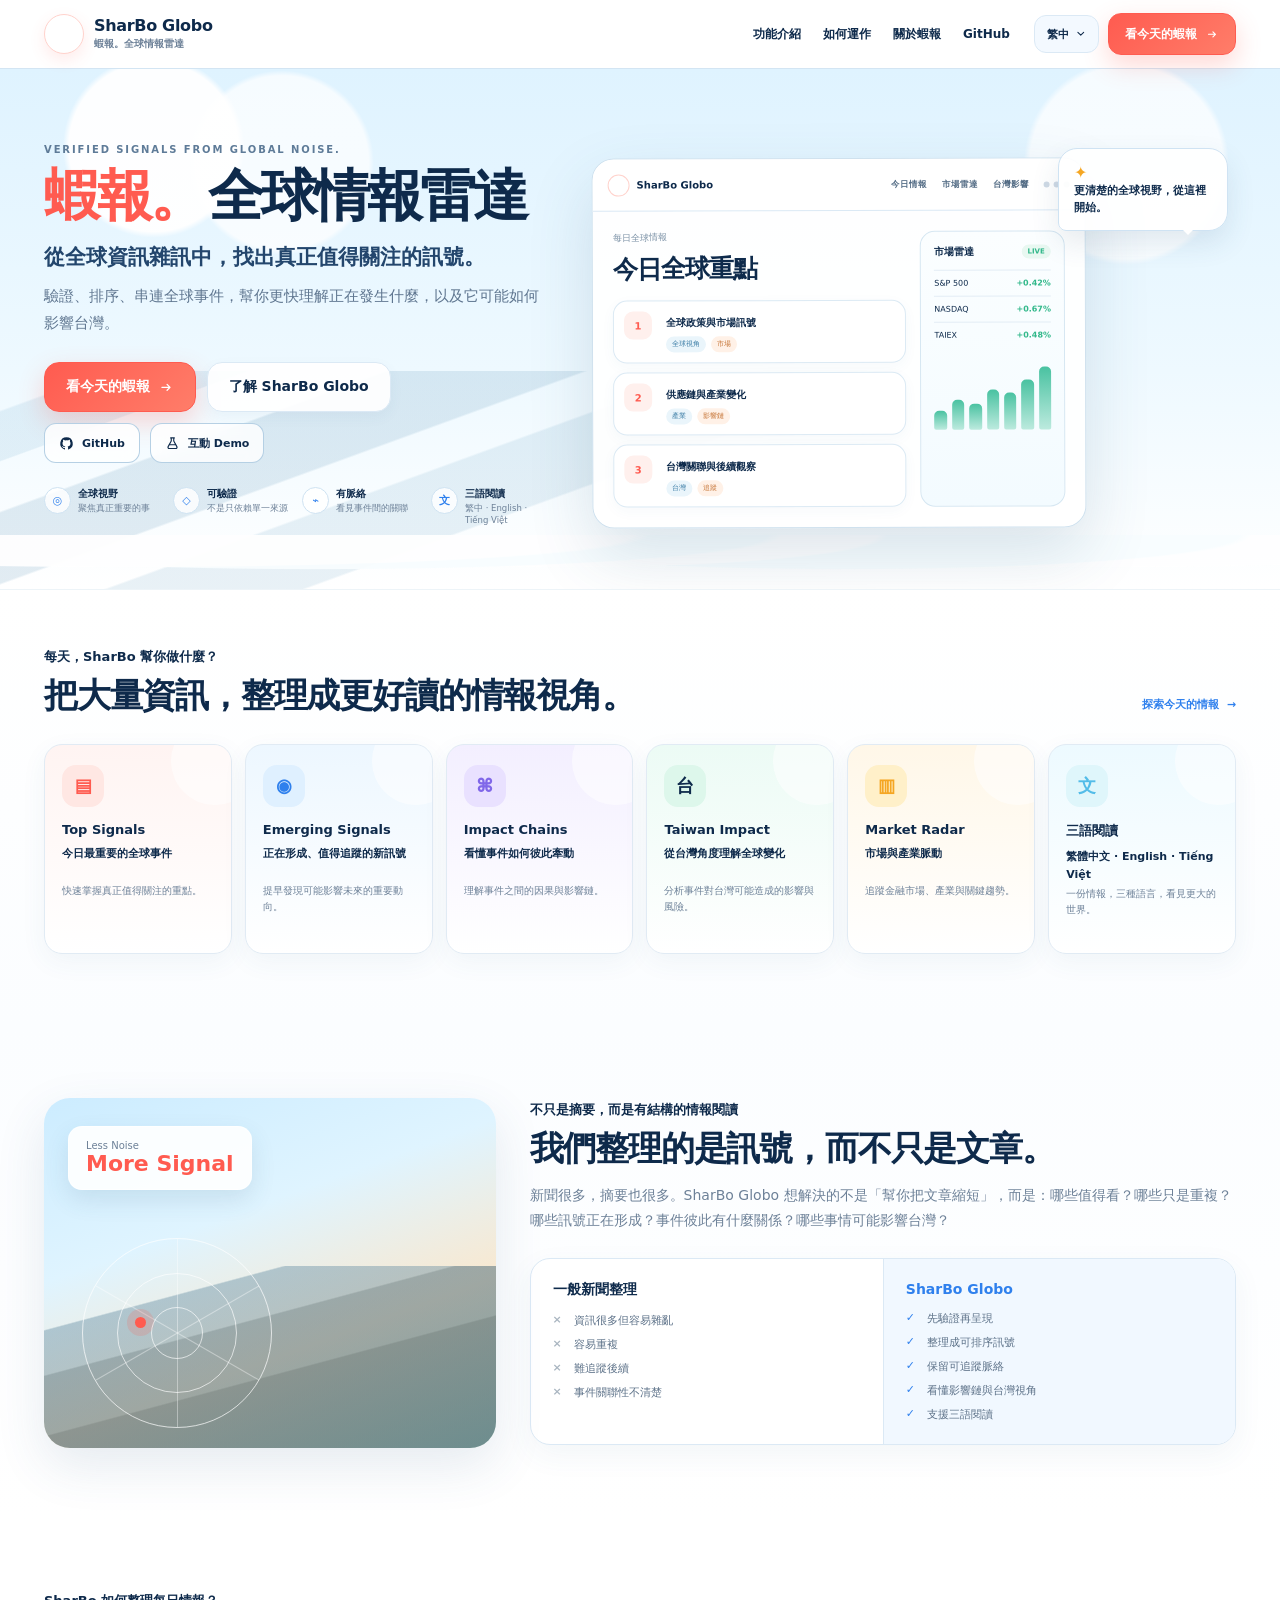
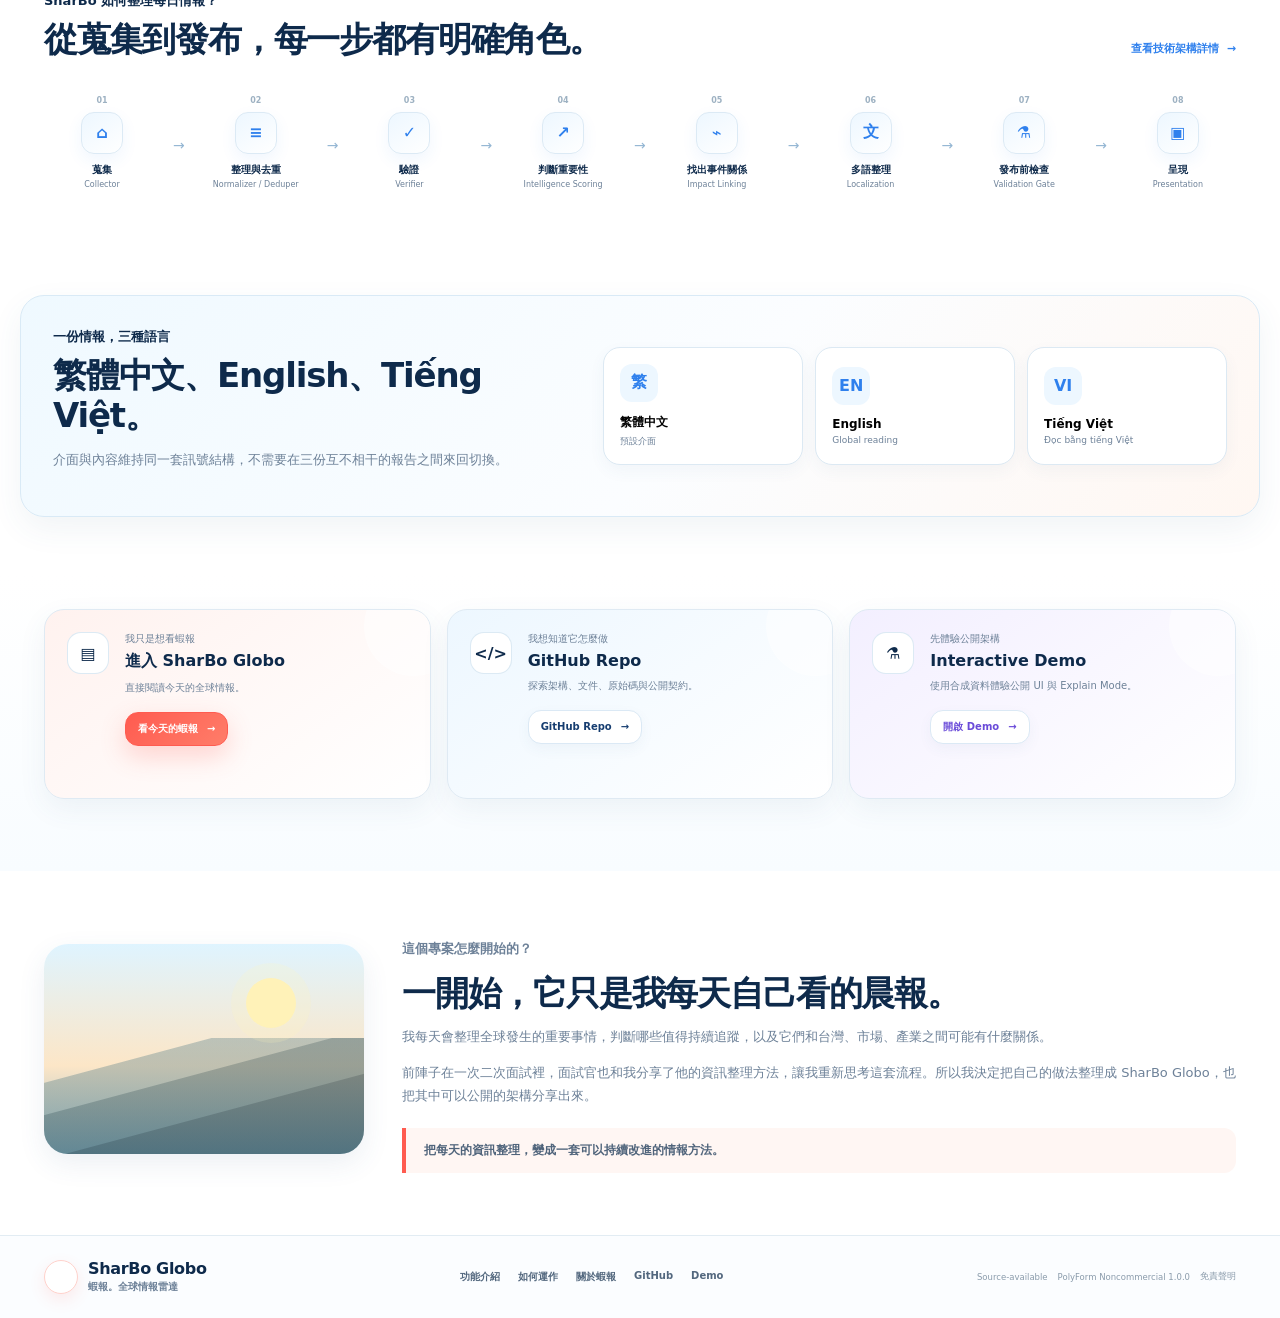
==== commit 4856233c: "fix: render SharBo mascot as a real hero image" ====
--- a/index.html
+++ b/index.html
@@ -8,6 +8,7 @@
   <meta http-equiv="Content-Security-Policy" content="default-src 'self'; img-src 'self' data:; style-src 'self'; script-src 'self'; object-src 'none'; base-uri 'none'" />
   <title>SharBo Globo｜蝦報。全球情報雷達</title>
   <link rel="stylesheet" href="./landing.css" />
+  <link rel="stylesheet" href="./mascot-fix.css" />
   <script src="./landing.js" defer></script>
 </head>
 <body>
@@ -115,6 +116,7 @@
               </aside>
             </div>
           </div>
+          <img class="hero-mascot" src="./assets/sharbo-mascot-hero.webp" alt="" aria-hidden="true" />
           <div class="hero-note-card">
             <span>✦</span>
             <p data-i18n="visualNote">更清楚的全球視野，從這裡開始。</p>
@@ -280,4 +282,4 @@
     </div>
   </footer>
 </body>
-</html>
+</html>
--- a/landing.css
+++ b/landing.css
@@ -1,38 +1,54 @@
 :root{
-  --paper:#fbfaf6;
-  --paper-2:#f4f7fb;
-  --ink:#173052;
-  --muted:#6e7c90;
-  --line:#dfe7ef;
-  --surface:#ffffff;
-  --blue:#2878df;
-  --blue-2:#63a9ef;
-  --critical:#ef5350;
-  --important:#f5a623;
-  --emerging:#8f68d8;
-  --good:#2f9b66;
-  --shadow:0 18px 50px rgba(41,78,115,.10);
-  --radius:24px;
+  --bg:#ffffff;
+  --sky:#eaf7ff;
+  --sky-2:#dff1ff;
+  --paper:#ffffff;
+  --ink:#0e2a4b;
+  --ink-2:#23466d;
+  --muted:#6d8198;
+  --line:#dbe9f5;
+  --line-strong:#c9dff0;
+  --coral:#ff5b50;
+  --coral-2:#ff7d69;
+  --blue:#2f80ed;
+  --cyan:#53bce8;
+  --mint:#31b88a;
+  --amber:#f5a623;
+  --violet:#8067e9;
+  --shadow:0 18px 50px rgba(53,94,130,.12);
+  --shadow-soft:0 10px 28px rgba(53,94,130,.09);
+  --radius:22px;
 }
 *{box-sizing:border-box}
 html{scroll-behavior:smooth}
-body{margin:0;background:radial-gradient(circle at 88% 5%,rgba(99,169,239,.18),transparent 30%),radial-gradient(circle at 12% 92%,rgba(245,166,35,.10),transparent 26%),var(--paper);color:var(--ink);font-family:Inter,"Noto Sans TC","PingFang TC","Microsoft JhengHei",system-ui,-apple-system,sans-serif}
+body{margin:0;background:var(--bg);color:var(--ink);font-family:"Source Han Sans TC","Source Han Sans","Noto Sans TC","PingFang TC","Microsoft JhengHei",system-ui,-apple-system,sans-serif;-webkit-font-smoothing:antialiased;text-rendering:optimizeLegibility}
 a{color:inherit;text-decoration:none}
-button,a{font:inherit}
-.landing-shell{min-height:100vh}
-.landing-nav{max-width:1180px;margin:0 auto;padding:20px 24px;display:flex;align-items:center;justify-content:space-between;gap:24px}
-.landing-brand{display:flex;align-items:center;gap:12px;font-weight:900}.landing-brand-mark{width:42px;height:42px;border-radius:16px;background:linear-gradient(145deg,#ffe4c7,#ff9d4b);display:grid;place-items:center;box-shadow:0 8px 20px rgba(238,125,42,.18);font-size:22px}.landing-brand small{display:block;color:var(--muted);font-size:11px;font-weight:650;margin-top:2px}
-.landing-nav-links{display:flex;align-items:center;gap:18px;font-size:13px;font-weight:750}.landing-nav-links a:hover{color:var(--blue)}
-.button{display:inline-flex;align-items:center;justify-content:center;gap:8px;border:1px solid var(--line);border-radius:14px;padding:11px 16px;background:var(--surface);font-weight:850;box-shadow:0 6px 18px rgba(41,78,115,.05);transition:transform .18s ease,border-color .18s ease,box-shadow .18s ease}.button:hover{transform:translateY(-1px);border-color:color-mix(in srgb,var(--blue) 42%,var(--line));box-shadow:0 10px 24px rgba(41,78,115,.09)}.button.primary{background:var(--blue);border-color:var(--blue);color:#fff}.button.ghost{background:transparent}
-.hero-wrap{max-width:1180px;margin:0 auto;padding:70px 24px 56px;display:grid;grid-template-columns:minmax(0,1.05fr) minmax(420px,.95fr);gap:56px;align-items:center}.hero-copy h1{font-size:58px;line-height:1.02;letter-spacing:-.045em;margin:0 0 18px;max-width:760px}.hero-copy h1 span{display:block;color:var(--blue)}.hero-copy p{font-size:20px;line-height:1.72;color:var(--muted);max-width:690px;margin:0 0 28px}.hero-actions{display:flex;gap:12px;flex-wrap:wrap}.hero-note{margin-top:18px;font-size:12px;color:var(--muted)}
-.product-preview{background:rgba(255,255,255,.88);border:1px solid var(--line);border-radius:28px;box-shadow:0 24px 70px rgba(41,78,115,.15);overflow:hidden}.preview-topbar{height:56px;border-bottom:1px solid var(--line);padding:0 18px;display:flex;align-items:center;justify-content:space-between;background:rgba(251,250,246,.9)}.preview-brand{display:flex;align-items:center;gap:8px;font-size:12px;font-weight:900}.preview-dots{display:flex;gap:5px}.preview-dots i{width:7px;height:7px;border-radius:50%;background:var(--line)}.preview-body{display:grid;grid-template-columns:108px 1fr;min-height:420px}.preview-sidebar{border-right:1px solid var(--line);padding:15px 10px;background:#fbfcfe}.preview-sidebar span{display:block;height:9px;border-radius:999px;background:#dce8f5;margin:12px 4px}.preview-sidebar span:first-child{background:#8bbcf0}.preview-content{padding:16px;display:grid;gap:12px}.preview-hero{min-height:120px;border-radius:18px;background:linear-gradient(135deg,#e9f4fd,#f8e7cd);padding:18px;position:relative;overflow:hidden}.preview-hero strong{display:block;font-size:19px;max-width:64%}.preview-hero p{font-size:10px;color:var(--muted);max-width:58%;line-height:1.5}.preview-map{position:absolute;right:10px;top:14px;width:35%;height:84px;border-radius:45% 55% 50% 50%;background:linear-gradient(120deg,#8bb6c7,#9bc6ae 55%,#e5c28c);opacity:.88}.preview-list{border:1px solid var(--line);border-radius:16px;background:#fff}.preview-row{display:grid;grid-template-columns:24px 34px 1fr;gap:8px;padding:10px 11px;border-top:1px solid var(--line);align-items:center}.preview-row:first-child{border-top:0}.preview-rank{font-size:9px;color:var(--muted)}.preview-score{font-size:12px;font-weight:900;color:var(--blue)}.preview-line b{display:block;height:7px;background:#c8d8ea;border-radius:999px;width:86%}.preview-line small{display:block;height:5px;background:#e8eef5;border-radius:999px;width:54%;margin-top:5px}.preview-bottom{display:grid;grid-template-columns:1fr 1fr;gap:10px}.preview-panel{border:1px solid var(--line);border-radius:16px;background:#fff;padding:12px;min-height:88px}.preview-panel h3{font-size:10px;margin:0 0 9px}.spark{height:28px;border-bottom:2px solid var(--blue);transform:skewY(-7deg);opacity:.7}.impact-track{display:flex;align-items:center;justify-content:space-between;margin-top:14px}.impact-track span{width:22px;height:22px;border-radius:50%;background:var(--paper-2);border:1px solid var(--line)}.impact-track i{flex:1;height:1px;background:var(--line)}
-.section{max-width:1180px;margin:0 auto;padding:82px 24px}.section-header{max-width:760px;margin-bottom:34px}.section-header h2{font-size:38px;line-height:1.15;letter-spacing:-.03em;margin:0 0 12px}.section-header p{font-size:16px;line-height:1.75;color:var(--muted);margin:0}.principle-grid{display:grid;grid-template-columns:repeat(4,minmax(0,1fr));gap:14px}.principle{padding:22px;border:1px solid var(--line);border-radius:20px;background:rgba(255,255,255,.78)}.principle strong{display:block;font-size:16px;margin-bottom:8px}.principle p{font-size:13px;line-height:1.65;color:var(--muted);margin:0}.principle-icon{width:36px;height:36px;border-radius:12px;background:rgba(40,120,223,.10);color:var(--blue);display:grid;place-items:center;font-weight:900;margin-bottom:18px}
-.surface-section{background:linear-gradient(180deg,rgba(244,247,251,.6),rgba(255,255,255,.72));border-top:1px solid rgba(223,231,239,.8);border-bottom:1px solid rgba(223,231,239,.8)}.surface-grid{display:grid;grid-template-columns:1.2fr .8fr;gap:18px}.surface-card{border:1px solid var(--line);border-radius:22px;background:var(--surface);padding:22px}.surface-card h3{margin:0 0 14px;font-size:16px}.surface-top5 .surface-signal{display:grid;grid-template-columns:32px 42px 1fr;gap:10px;padding:13px 0;border-top:1px solid var(--line);align-items:center}.surface-signal:first-of-type{border-top:0}.surface-signal .n{font-size:11px;color:var(--muted)}.surface-signal .s{font-weight:900;color:var(--blue)}.surface-signal b{font-size:13px}.surface-signal small{display:block;color:var(--muted);font-size:10px;margin-top:3px}.mini-stack{display:grid;gap:18px}.mini-block{border:1px solid var(--line);border-radius:22px;background:var(--surface);padding:20px}.mini-block h3{margin:0 0 10px;font-size:15px}.mini-block p{margin:0;color:var(--muted);font-size:12px;line-height:1.65}
-.compare-grid{display:grid;grid-template-columns:1fr 1fr;border:1px solid var(--line);border-radius:24px;overflow:hidden;background:var(--surface)}.compare-col{padding:28px}.compare-col+ .compare-col{border-left:1px solid var(--line)}.compare-col h3{font-size:18px;margin:0 0 18px}.compare-row{display:grid;grid-template-columns:18px 1fr;gap:10px;padding:11px 0;border-top:1px solid var(--line);font-size:13px}.compare-row:first-of-type{border-top:0}.compare-row span{color:var(--muted)}.compare-col.sharbo h3{color:var(--blue)}
-.boundary{display:grid;grid-template-columns:1fr 80px 1fr;align-items:stretch;border:1px solid var(--line);border-radius:24px;overflow:hidden;background:var(--surface)}.boundary-side{padding:26px}.boundary-side h3{margin:0 0 16px;font-size:18px}.boundary-side ul{list-style:none;padding:0;margin:0}.boundary-side li{padding:9px 0;border-top:1px solid var(--line);font-size:13px}.boundary-side li:first-child{border-top:0}.boundary-divider{display:grid;place-items:center;border-left:1px solid var(--line);border-right:1px solid var(--line);background:var(--paper-2);writing-mode:vertical-rl;text-orientation:mixed;font-size:10px;letter-spacing:.14em;font-weight:900;color:var(--muted)}
-.pipeline{display:flex;align-items:center;gap:8px;overflow:auto;padding:18px 0}.pipeline-step{min-width:120px;padding:14px;border:1px solid var(--line);border-radius:16px;background:var(--surface);text-align:center;font-size:12px;font-weight:850}.pipeline-arrow{color:var(--muted)}
-.final-cta{max-width:1180px;margin:0 auto 70px;padding:0 24px}.final-cta-inner{border:1px solid var(--line);border-radius:28px;background:linear-gradient(135deg,#173052,#224a7c);color:#fff;padding:42px;display:flex;align-items:center;justify-content:space-between;gap:24px}.final-cta h2{font-size:34px;letter-spacing:-.03em;margin:0 0 8px}.final-cta p{margin:0;color:#c7d8ea;line-height:1.6}.final-cta .button{background:#fff;border-color:#fff;color:var(--ink)}
-.footer{max-width:1180px;margin:0 auto;padding:24px;border-top:1px solid var(--line);display:flex;justify-content:space-between;gap:20px;font-size:11px;color:var(--muted)}
-@media(max-width:980px){.hero-wrap{grid-template-columns:1fr;padding-top:44px}.hero-copy h1{font-size:48px}.product-preview{max-width:720px}.principle-grid{grid-template-columns:repeat(2,1fr)}.surface-grid{grid-template-columns:1fr}.boundary{grid-template-columns:1fr}.boundary-divider{writing-mode:horizontal-tb;border:0;border-top:1px solid var(--line);border-bottom:1px solid var(--line);padding:12px}.compare-grid{grid-template-columns:1fr}.compare-col+.compare-col{border-left:0;border-top:1px solid var(--line)}}
-@media(max-width:720px){.landing-nav-links a:not(.button){display:none}.hero-wrap{padding-top:30px;gap:34px}.hero-copy h1{font-size:39px}.hero-copy p{font-size:17px}.preview-body{grid-template-columns:72px 1fr}.preview-sidebar{padding:12px 7px}.preview-bottom{grid-template-columns:1fr}.principle-grid{grid-template-columns:1fr}.section{padding-top:62px;padding-bottom:62px}.section-header h2{font-size:30px}.final-cta-inner{padding:30px;align-items:flex-start;flex-direction:column}.final-cta h2{font-size:28px}.footer{flex-direction:column}}
-@media(max-width:480px){.landing-nav{padding-left:16px;padding-right:16px}.hero-wrap,.section,.final-cta{padding-left:16px;padding-right:16px}.hero-copy h1{font-size:34px}.product-preview{border-radius:20px}.preview-body{grid-template-columns:1fr}.preview-sidebar{display:none}.surface-card,.mini-block,.compare-col,.boundary-side{padding:18px}.final-cta-inner{border-radius:22px}}
+button{font:inherit}
+svg{width:1.05em;height:1.05em;fill:none;stroke:currentColor;stroke-width:1.8;stroke-linecap:round;stroke-linejoin:round}
+.skip-link{position:fixed;left:16px;top:-60px;z-index:1000;background:#fff;border:1px solid var(--line);padding:10px 14px;border-radius:12px}.skip-link:focus{top:16px}
+.site-header{position:sticky;top:0;z-index:50;background:rgba(255,255,255,.94);backdrop-filter:blur(18px);border-bottom:1px solid rgba(201,223,240,.8)}
+.nav-shell{max-width:1240px;min-height:68px;margin:0 auto;padding:0 24px;display:flex;align-items:center;gap:24px}
+.brand{display:flex;align-items:center;gap:10px;min-width:max-content}.brand-mark{width:40px;height:40px;border-radius:50%;font-size:0;background:#fff;border:1px solid #ffd2cc;box-shadow:0 6px 16px rgba(255,91,80,.12);background-image:url("./assets/sharbo-mascot-hero.webp");background-repeat:no-repeat;background-size:230%;background-position:41% 28%}.brand-mark.small{width:34px;height:34px}
+.brand-copy strong,.footer-brand strong{display:block;font-size:16px;line-height:1.1;letter-spacing:-.02em}.brand-copy small,.footer-brand small{display:block;margin-top:3px;color:var(--muted);font-size:10px;font-weight:650}
+.primary-nav{display:flex;align-items:center;gap:22px;margin-left:auto;font-size:12px;font-weight:760}.primary-nav a{padding:24px 0;position:relative}.primary-nav a::after{content:"";position:absolute;left:0;right:0;bottom:15px;height:2px;border-radius:99px;background:var(--coral);transform:scaleX(0);transform-origin:left;transition:.2s}.primary-nav a:hover::after{transform:scaleX(1)}
+.nav-actions{display:flex;align-items:center;gap:9px}.language-switcher{position:relative}.lang-trigger{height:38px;padding:0 12px;border:1px solid var(--line);background:#f3f9ff;color:var(--ink);border-radius:12px;display:flex;align-items:center;gap:6px;font-weight:750;font-size:11px;cursor:pointer}.lang-menu{position:absolute;right:0;top:46px;width:150px;padding:7px;background:#fff;border:1px solid var(--line);border-radius:14px;box-shadow:var(--shadow-soft);display:none}.language-switcher.open .lang-menu{display:grid}.lang-menu button{border:0;background:transparent;text-align:left;padding:9px 10px;border-radius:9px;color:var(--ink);cursor:pointer;font-size:12px}.lang-menu button:hover,.lang-menu button.active{background:var(--sky);color:var(--blue)}
+.button{border:1px solid var(--line);border-radius:13px;padding:10px 16px;min-height:42px;display:inline-flex;align-items:center;justify-content:center;gap:9px;font-weight:850;font-size:12px;background:#fff;box-shadow:0 5px 14px rgba(53,94,130,.05);transition:transform .18s ease,box-shadow .18s ease,border-color .18s ease}.button:hover{transform:translateY(-1px);box-shadow:0 10px 24px rgba(53,94,130,.11)}.button.primary{background:linear-gradient(135deg,var(--coral),var(--coral-2));border-color:var(--coral);color:#fff;box-shadow:0 10px 26px rgba(255,91,80,.24)}.button.secondary{background:rgba(255,255,255,.92)}.button-lg{min-height:50px;padding:13px 21px;border-radius:15px;font-size:14px}.nav-product{white-space:nowrap}.nav-toggle{display:none;background:none;border:0;padding:8px;cursor:pointer}.nav-toggle span{display:block;width:22px;height:2px;background:var(--ink);margin:4px 0;border-radius:99px}
+.hero{position:relative;overflow:hidden;background:radial-gradient(circle at 12% 15%,rgba(255,255,255,.95) 0 7%,transparent 7.5%),radial-gradient(circle at 22% 18%,rgba(255,255,255,.72) 0 8%,transparent 8.5%),radial-gradient(circle at 88% 18%,rgba(255,255,255,.72) 0 8%,transparent 8.5%),linear-gradient(180deg,#dff3ff 0%,#eef9ff 58%,#fff 100%);border-bottom:1px solid #edf4f8}
+.hero::before{content:"";position:absolute;left:-4%;right:-4%;bottom:0;height:42%;background:linear-gradient(160deg,transparent 0 8%,rgba(109,170,205,.16) 8.3% 15%,transparent 15.2% 22%,rgba(75,136,175,.17) 22.3% 32%,transparent 32.3% 38%,rgba(87,151,188,.14) 38.3% 48%,transparent 48.3%);opacity:.95;pointer-events:none}
+.hero::after{content:"";position:absolute;left:0;right:0;bottom:-18px;height:72px;background:radial-gradient(ellipse at 10% 0,#fff 0 31%,transparent 32%),radial-gradient(ellipse at 25% 0,#f8fdff 0 33%,transparent 34%),radial-gradient(ellipse at 44% 0,#fff 0 31%,transparent 32%),radial-gradient(ellipse at 66% 0,#f8fdff 0 33%,transparent 34%),radial-gradient(ellipse at 86% 0,#fff 0 31%,transparent 32%);opacity:.95;pointer-events:none}
+.hero-shell{position:relative;z-index:1;max-width:1240px;min-height:520px;margin:0 auto;padding:54px 24px 42px;display:grid;grid-template-columns:minmax(0,.88fr) minmax(540px,1.12fr);gap:42px;align-items:center}
+.hero-kicker{margin:0 0 12px;font-size:10px;letter-spacing:.19em;font-weight:900;color:#5e7b98}.hero h1{margin:0;font-size:56px;line-height:1.02;letter-spacing:-.055em;white-space:nowrap}.hero h1 .accent{color:var(--coral);margin-right:.1em}.hero-lead{font-size:21px;font-weight:820;line-height:1.48;margin:18px 0 10px;color:var(--ink-2)}.hero-body{max-width:570px;color:#5f7690;font-size:15px;line-height:1.8;margin:0}.hero-actions{display:flex;gap:11px;flex-wrap:wrap;margin-top:25px}.hero-links{display:flex;gap:10px;margin-top:11px}.hero-links a{min-height:40px;padding:9px 14px;border:1px solid rgba(164,197,222,.8);border-radius:12px;display:flex;align-items:center;gap:8px;font-size:11px;font-weight:820;background:rgba(255,255,255,.82);backdrop-filter:blur(8px)}.hero-links svg{width:15px;height:15px}.hero-links a:first-child svg{fill:currentColor;stroke:none}
+.proof-row{margin-top:24px;display:grid;grid-template-columns:repeat(4,minmax(0,1fr));gap:10px;max-width:610px}.proof-row>div{display:flex;align-items:flex-start;gap:7px}.proof-icon{width:27px;height:27px;border-radius:50%;display:grid;place-items:center;background:rgba(255,255,255,.82);border:1px solid #cfe3f2;color:var(--blue);font-weight:900;font-size:11px;flex:none}.proof-row b{display:block;font-size:10px}.proof-row small{display:block;color:var(--muted);font-size:8.5px;line-height:1.35;margin-top:2px}
+.hero-visual{position:relative;min-height:410px}.orb{display:none}.product-window{position:absolute;left:0;right:150px;top:28px;border:1px solid #cfe1ee;border-radius:22px;background:rgba(255,255,255,.95);box-shadow:0 26px 65px rgba(52,91,127,.16);overflow:hidden;transform:rotate(-.15deg);z-index:1}.window-bar{height:52px;padding:0 15px;border-bottom:1px solid var(--line);display:flex;align-items:center;gap:15px;background:rgba(255,255,255,.96)}.window-brand{display:flex;align-items:center;gap:7px;font-size:10px;white-space:nowrap}.window-brand span{font-size:0;width:22px;height:22px;border-radius:50%;background-image:url("./assets/sharbo-mascot-hero.webp");background-size:240%;background-position:41% 28%;border:1px solid #ffd3cd}.window-tabs{display:flex;gap:15px;margin-left:auto;font-size:8.5px;color:#526b84;font-weight:760}.window-dots{display:flex;gap:4px}.window-dots i{width:6px;height:6px;border-radius:50%;background:#cfdae5}.window-content{padding:20px;display:grid;grid-template-columns:1.34fr .66fr;gap:14px;min-height:300px}.preview-date{margin:0 0 8px;color:#7a90a5;font-size:9px}.preview-main h2{font-size:25px;margin:0 0 15px;letter-spacing:-.04em}.signal-list{list-style:none;padding:0;margin:0;display:grid;gap:9px}.signal-list li{display:grid;grid-template-columns:32px 1fr;gap:10px;align-items:start;padding:10px;border:1px solid #dceaf4;border-radius:14px;background:#fff;box-shadow:0 4px 14px rgba(63,107,145,.04)}.signal-list li>span{width:28px;height:28px;border-radius:9px;display:grid;place-items:center;background:#fff0ed;color:var(--coral);font-weight:900;font-size:10px}.signal-list b{font-size:10px}.signal-list small{display:flex;gap:5px;margin-top:6px}.signal-list em{font-style:normal;font-size:7px;padding:3px 6px;border-radius:999px;background:#eaf5fb;color:#3a7ca5}.signal-list em:nth-child(2){background:#fff1e7;color:#c67537}.market-panel{border:1px solid #d6e7f2;background:linear-gradient(180deg,#fbfeff,#f3fbff);border-radius:15px;padding:13px}.market-head{display:flex;align-items:center;justify-content:space-between;margin-bottom:11px}.market-head b{font-size:10px}.market-head span{font-size:7px;color:var(--mint);font-weight:900;background:#e8f8f1;padding:3px 6px;border-radius:999px}.market-row{display:flex;justify-content:space-between;padding:8px 0;border-top:1px solid #e3edf5;font-size:8px}.market-row b{color:var(--mint)}.mini-chart{height:72px;margin-top:10px;display:flex;align-items:end;gap:5px}.mini-chart i{flex:1;border-radius:5px 5px 2px 2px;background:linear-gradient(#49c2a1,#bceade)}.mini-chart i:nth-child(1){height:26%}.mini-chart i:nth-child(2){height:41%}.mini-chart i:nth-child(3){height:36%}.mini-chart i:nth-child(4){height:56%}.mini-chart i:nth-child(5){height:51%}.mini-chart i:nth-child(6){height:70%}.mini-chart i:nth-child(7){height:88%}
+.hero-visual::after{content:"";position:absolute;right:-2px;bottom:-24px;width:270px;height:410px;background:url("./assets/sharbo-mascot-hero.webp") right bottom/contain no-repeat;z-index:3;filter:drop-shadow(0 18px 18px rgba(45,78,112,.18));pointer-events:none}.hero-note-card{position:absolute;right:8px;top:18px;width:170px;padding:14px 15px;border:1px solid #cfe3f3;border-radius:19px 19px 19px 8px;background:rgba(255,255,255,.94);box-shadow:0 12px 28px rgba(47,87,121,.12);z-index:4}.hero-note-card::after{content:"";position:absolute;right:32px;bottom:-12px;border:7px solid transparent;border-top-color:#fff}.hero-note-card span{color:var(--amber)}.hero-note-card p{margin:0;font-size:11px;line-height:1.55;font-weight:850}
+.section{padding:72px 0}.section-shell{max-width:1240px;margin:0 auto;padding:0 24px}.section-heading{margin-bottom:28px}.split-heading{display:flex;justify-content:space-between;align-items:end;gap:28px}.section-label{margin:0 0 9px;font-size:13px;font-weight:900;color:var(--ink)}.section-heading h2,.difference-copy h2,.language-grid h2,.story-copy h2{margin:0;font-size:34px;line-height:1.2;letter-spacing:-.035em;max-width:760px}.text-link{display:flex;align-items:center;gap:8px;color:var(--blue);font-size:11px;font-weight:850;white-space:nowrap;padding-bottom:4px}
+.features{padding-top:58px;background:linear-gradient(180deg,#fff 0,#fbfdff 100%)}.feature-grid{display:grid;grid-template-columns:repeat(6,minmax(0,1fr));gap:13px}.feature-card{position:relative;padding:20px 17px 19px;border:1px solid #e1ebf4;border-radius:18px;min-height:210px;overflow:hidden;transition:.2s;box-shadow:0 8px 26px rgba(56,98,136,.06)}.feature-card:hover{transform:translateY(-4px);box-shadow:var(--shadow-soft)}.feature-card::after{content:"";position:absolute;right:-28px;top:-28px;width:88px;height:88px;border-radius:50%;background:rgba(255,255,255,.55)}.feature-card.coral{background:linear-gradient(180deg,#fff4f2,#fff)}.feature-card.blue{background:linear-gradient(180deg,#edf7ff,#fff)}.feature-card.violet{background:linear-gradient(180deg,#f3efff,#fff)}.feature-card.green{background:linear-gradient(180deg,#ecfbf5,#fff)}.feature-card.amber{background:linear-gradient(180deg,#fff7e8,#fff)}.feature-card.cyan{background:linear-gradient(180deg,#edfaff,#fff)}.feature-icon{width:42px;height:42px;border-radius:14px;display:grid;place-items:center;font-weight:950;font-size:18px;margin-bottom:15px;position:relative;z-index:1}.feature-card h3{font-size:13px;margin:0 0 8px;position:relative;z-index:1}.feature-sub{font-size:11px!important;font-weight:800;color:var(--ink)!important;min-height:38px;position:relative;z-index:1}.feature-card p{margin:0;font-size:10px;line-height:1.65;color:var(--muted);position:relative;z-index:1}.feature-card.coral .feature-icon{background:#ffe7e3;color:var(--coral)}.feature-card.blue .feature-icon{background:#dff0ff;color:var(--blue)}.feature-card.violet .feature-icon{background:#e9e1ff;color:var(--violet)}.feature-card.green .feature-icon{background:#ddf7eb;color:var(--green)}.feature-card.amber .feature-icon{background:#fff0c9;color:var(--amber)}.feature-card.cyan .feature-icon{background:#dff6fb;color:var(--cyan)}
+.difference{background:linear-gradient(180deg,#fbfdff,#fff)}.difference-grid{display:grid;grid-template-columns:.78fr 1.22fr;gap:34px;align-items:center}.difference-visual{position:relative;min-height:350px;border-radius:26px;overflow:hidden;background:linear-gradient(160deg,#ccecff 0%,#dff4ff 36%,#f9e8cf 67%,#b9d8ca 100%);box-shadow:var(--shadow)}.difference-visual::before{content:"";position:absolute;inset:auto 0 0;height:52%;background:linear-gradient(165deg,transparent 0 21%,rgba(74,122,150,.36) 21.5% 36%,rgba(49,88,108,.45) 36.5% 56%,rgba(34,67,83,.50) 56.5%)}.difference-visual::after{content:"";position:absolute;right:-6px;bottom:-10px;width:175px;height:265px;background:url("./assets/sharbo-mascot-hero.webp") right bottom/contain no-repeat;filter:drop-shadow(0 12px 12px rgba(42,75,106,.14))}.noise-card{position:absolute;left:24px;top:28px;padding:13px 17px;background:rgba(255,255,255,.9);color:var(--ink);border:1px solid rgba(255,255,255,.75);border-radius:14px;box-shadow:0 10px 24px rgba(48,87,116,.12);z-index:2}.noise-card span,.noise-card strong{display:block}.noise-card span{font-size:10px;color:var(--muted)}.noise-card strong{font-size:22px;color:var(--coral)}.radar-lines{position:absolute;left:38px;bottom:20px;width:190px;height:190px;border:1px solid rgba(255,255,255,.7);border-radius:50%;z-index:1}.radar-lines::before,.radar-lines::after{content:"";position:absolute;border:1px solid rgba(255,255,255,.65);border-radius:50%;inset:34px}.radar-lines::after{inset:68px}.radar-lines i{position:absolute;left:50%;top:0;bottom:0;width:1px;background:rgba(255,255,255,.38)}.radar-lines i:nth-child(2){transform:rotate(60deg)}.radar-lines i:nth-child(3){transform:rotate(120deg)}.radar-lines b{position:absolute;width:11px;height:11px;border-radius:50%;background:var(--coral);left:52px;top:78px;box-shadow:0 0 0 8px rgba(255,91,80,.18)}.shrimp-dot{display:none}.difference-copy>p:not(.section-label){font-size:14px;line-height:1.82;color:var(--muted);margin:14px 0 24px}.compare-panel{display:grid;grid-template-columns:1fr 1fr;border:1px solid var(--line);border-radius:20px;overflow:hidden;background:#fff;box-shadow:0 10px 30px rgba(55,95,130,.06)}.compare-panel>div{padding:22px}.compare-panel>div+div{border-left:1px solid var(--line);background:#f1f8ff}.compare-panel h3{font-size:14px;margin:0 0 14px}.compare-panel ul{list-style:none;padding:0;margin:0;display:grid;gap:9px}.compare-panel li{font-size:11px;color:#5c7188;padding-left:21px;position:relative}.negative li::before{content:"×";position:absolute;left:0;color:#a9b5c0;font-weight:900}.positive li::before{content:"✓";position:absolute;left:0;color:var(--blue);font-weight:900}.compare-sharbo h3{color:var(--blue)}
+.workflow-section{background:#fff}.workflow{display:flex;align-items:flex-start;justify-content:space-between;gap:7px;overflow:auto;padding:8px 2px 4px}.workflow-step{min-width:112px;text-align:center;position:relative}.workflow-step>span{display:block;color:#9db1c2;font-size:8px;font-weight:900;margin-bottom:7px}.workflow-icon{width:42px;height:42px;margin:0 auto 9px;border-radius:13px;display:grid;place-items:center;background:linear-gradient(145deg,#edf7ff,#fff);border:1px solid #dceaf5;color:var(--blue);font-weight:900;box-shadow:0 6px 16px rgba(47,128,237,.07)}.workflow-step b{display:block;font-size:10px}.workflow-step small{display:block;color:var(--muted);font-size:8px;margin-top:3px}.workflow>i{padding-top:41px;color:#94b6d3;font-style:normal;font-size:14px}
+.language-band{padding-top:30px;padding-bottom:58px}.language-grid{display:grid;grid-template-columns:.9fr 1.1fr;gap:40px;align-items:center;border:1px solid #d9eaf6;border-radius:24px;padding:32px;background:linear-gradient(135deg,#eff9ff,#fbfdff 55%,#fff7f2);box-shadow:0 12px 32px rgba(56,97,133,.07)}.language-grid>div>p:not(.section-label){color:var(--muted);font-size:13px;line-height:1.7}.language-cards{display:grid;grid-template-columns:repeat(3,1fr);gap:12px}.language-cards button{border:1px solid #dce9f3;background:#fff;border-radius:17px;padding:16px;cursor:pointer;text-align:left;box-shadow:0 6px 16px rgba(56,97,133,.05)}.language-cards span{width:38px;height:38px;border-radius:12px;display:grid;place-items:center;background:#edf7ff;color:var(--blue);font-weight:900;margin-bottom:12px}.language-cards b{display:block;font-size:12px}.language-cards small{display:block;margin-top:4px;color:var(--muted);font-size:9px}
+.gateway-section{padding-top:34px;background:linear-gradient(180deg,#fff,#f8fcff)}.gateway-grid{display:grid;grid-template-columns:repeat(3,1fr);gap:16px}.gateway-card{position:relative;border:1px solid #dfeaf3;border-radius:20px;padding:22px;min-height:190px;background:#fff;box-shadow:0 10px 28px rgba(53,94,130,.07);overflow:hidden}.gateway-card::after{content:"";position:absolute;right:-34px;top:-34px;width:100px;height:100px;border-radius:50%;background:rgba(255,255,255,.5)}.gateway-card.product-card{background:linear-gradient(145deg,#fff2ef,#fff)}.gateway-card.github-card{background:linear-gradient(145deg,#edf7ff,#fff)}.gateway-card.demo-card{background:linear-gradient(145deg,#f3efff,#fff)}.gateway-icon{position:absolute;left:22px;top:22px;width:42px;height:42px;border-radius:14px;display:grid;place-items:center;background:#fff;border:1px solid rgba(217,232,243,.9);font-weight:900;z-index:1}.gateway-card p,.gateway-card h3,.gateway-card>span,.gateway-card>a{margin-left:58px;position:relative;z-index:1}.gateway-card p{margin-top:0;margin-bottom:5px;font-size:10px;color:var(--muted)}.gateway-card h3{margin-top:0;margin-bottom:8px;font-size:16px}.gateway-card>span{display:block;font-size:10px;color:var(--muted);line-height:1.55;margin-bottom:16px}.gateway-card .button{min-height:34px;padding:8px 12px;font-size:10px}.github-button{color:#163d70}.demo-button{color:#6a4bd9}
+.story-section{padding-top:54px;padding-bottom:62px}.story-grid{display:grid;grid-template-columns:320px 1fr;gap:38px;align-items:center}.story-visual{position:relative;height:210px;border-radius:24px;overflow:hidden;background:linear-gradient(180deg,#dff4ff 0,#fce6c7 58%,#93b9c8 100%);box-shadow:var(--shadow-soft)}.story-visual::before{content:"";position:absolute;inset:auto 0 0;height:55%;background:linear-gradient(165deg,transparent 0 22%,rgba(81,122,133,.35) 22.5% 38%,rgba(46,83,94,.48) 38.5% 60%,rgba(31,61,72,.56) 60.5%)}.story-visual::after{content:"";position:absolute;right:12px;bottom:-10px;width:120px;height:185px;background:url("./assets/sharbo-mascot-hero.webp") right bottom/contain no-repeat}.sun{position:absolute;right:68px;top:34px;width:50px;height:50px;border-radius:50%;background:#fff2b8;box-shadow:0 0 0 15px rgba(255,242,184,.18)}.ridge,.story-person{display:none}.story-copy>p{color:var(--muted);font-size:13px;line-height:1.8;margin:12px 0}.story-copy blockquote{margin:20px 0 0;padding:14px 18px;border-left:4px solid var(--coral);background:#fff6f3;border-radius:0 12px 12px 0;color:#50647b;font-size:12px;font-weight:760}
+.site-footer{border-top:1px solid #e2ecf3;background:#fbfdff}.footer-shell{max-width:1240px;margin:0 auto;padding:24px;display:grid;grid-template-columns:auto 1fr auto;align-items:center;gap:28px}.footer-brand{display:flex;align-items:center;gap:10px}.footer-links{display:flex;justify-content:center;gap:18px;font-size:10px;font-weight:760;color:#52677e}.footer-meta{display:flex;align-items:center;gap:10px;font-size:8.5px;color:#8a9bab}.footer-meta span,.footer-meta a{white-space:nowrap}
+@media(max-width:1080px){.hero-shell{grid-template-columns:1fr 1fr;gap:30px}.hero h1{font-size:48px}.hero-visual{min-height:390px}.product-window{right:125px}.hero-visual::after{width:230px;height:355px}.hero-note-card{width:150px}.feature-grid{grid-template-columns:repeat(3,1fr)}.difference-grid{grid-template-columns:1fr}.difference-visual{min-height:300px}.language-grid{grid-template-columns:1fr}.gateway-grid{grid-template-columns:1fr 1fr}.story-grid{grid-template-columns:280px 1fr}.footer-shell{grid-template-columns:1fr}.footer-links{justify-content:flex-start}.footer-meta{flex-wrap:wrap}}
+@media(max-width:820px){.nav-shell{padding:0 18px;min-height:64px}.primary-nav{display:none;position:absolute;left:16px;right:16px;top:66px;background:#fff;border:1px solid var(--line);border-radius:16px;box-shadow:var(--shadow);padding:8px;flex-direction:column;align-items:stretch;gap:0}.site-header.menu-open .primary-nav{display:flex}.primary-nav a{padding:11px 12px}.primary-nav a::after{display:none}.nav-toggle{display:block;margin-left:auto}.nav-actions{margin-left:0}.nav-product{display:none}.hero-shell{grid-template-columns:1fr;min-height:auto;padding-top:40px}.hero-copy{max-width:680px}.hero h1{font-size:46px}.hero-visual{min-height:440px}.product-window{left:0;right:120px;top:22px}.hero-visual::after{right:0;width:240px;height:365px}.hero-note-card{right:4px;top:16px}.proof-row{grid-template-columns:repeat(2,1fr)}.split-heading{align-items:flex-start;flex-direction:column}.feature-grid{grid-template-columns:repeat(2,1fr)}.gateway-grid{grid-template-columns:1fr}.story-grid{grid-template-columns:1fr}.story-visual{max-width:520px}.workflow{justify-content:flex-start}.workflow>i{display:none}.workflow-step{min-width:120px}.language-cards{grid-template-columns:1fr 1fr 1fr}}
+@media(max-width:560px){.brand-copy small{display:none}.lang-trigger{height:36px;padding:0 9px}.hero-shell{padding:30px 16px 28px}.hero h1{font-size:38px;white-space:normal}.hero-lead{font-size:18px}.hero-body{font-size:14px}.hero-actions{flex-direction:column}.hero-actions .button{width:100%}.hero-links{display:grid;grid-template-columns:1fr 1fr}.hero-links a{justify-content:center}.hero-visual{min-height:420px;margin-top:8px}.product-window{left:0;right:58px;top:20px}.window-tabs{display:none}.window-content{grid-template-columns:1fr;padding:14px}.market-panel{display:none}.preview-main h2{font-size:21px}.hero-visual::after{width:185px;height:282px;right:-6px;bottom:-4px}.hero-note-card{right:2px;top:6px;width:128px;padding:10px 11px}.hero-note-card p{font-size:9px}.proof-row{margin-top:20px}.section{padding:54px 0}.section-shell{padding:0 16px}.section-heading h2,.difference-copy h2,.language-grid h2,.story-copy h2{font-size:28px}.feature-grid{grid-template-columns:1fr}.feature-card{min-height:auto}.difference-visual{min-height:260px}.difference-visual::after{width:135px;height:210px}.compare-panel{grid-template-columns:1fr}.compare-panel>div+div{border-left:0;border-top:1px solid var(--line)}.workflow{display:grid;grid-template-columns:repeat(2,1fr);gap:12px}.workflow-step{min-width:0;border:1px solid #e2edf5;border-radius:16px;padding:14px;background:#fff}.workflow-icon{margin-bottom:7px}.language-grid{padding:22px}.language-cards{grid-template-columns:1fr}.gateway-card{padding:20px}.story-visual{height:190px}.footer-shell{padding:22px 16px}.footer-links{display:grid;grid-template-columns:repeat(2,1fr);gap:10px}.footer-meta{gap:7px}}
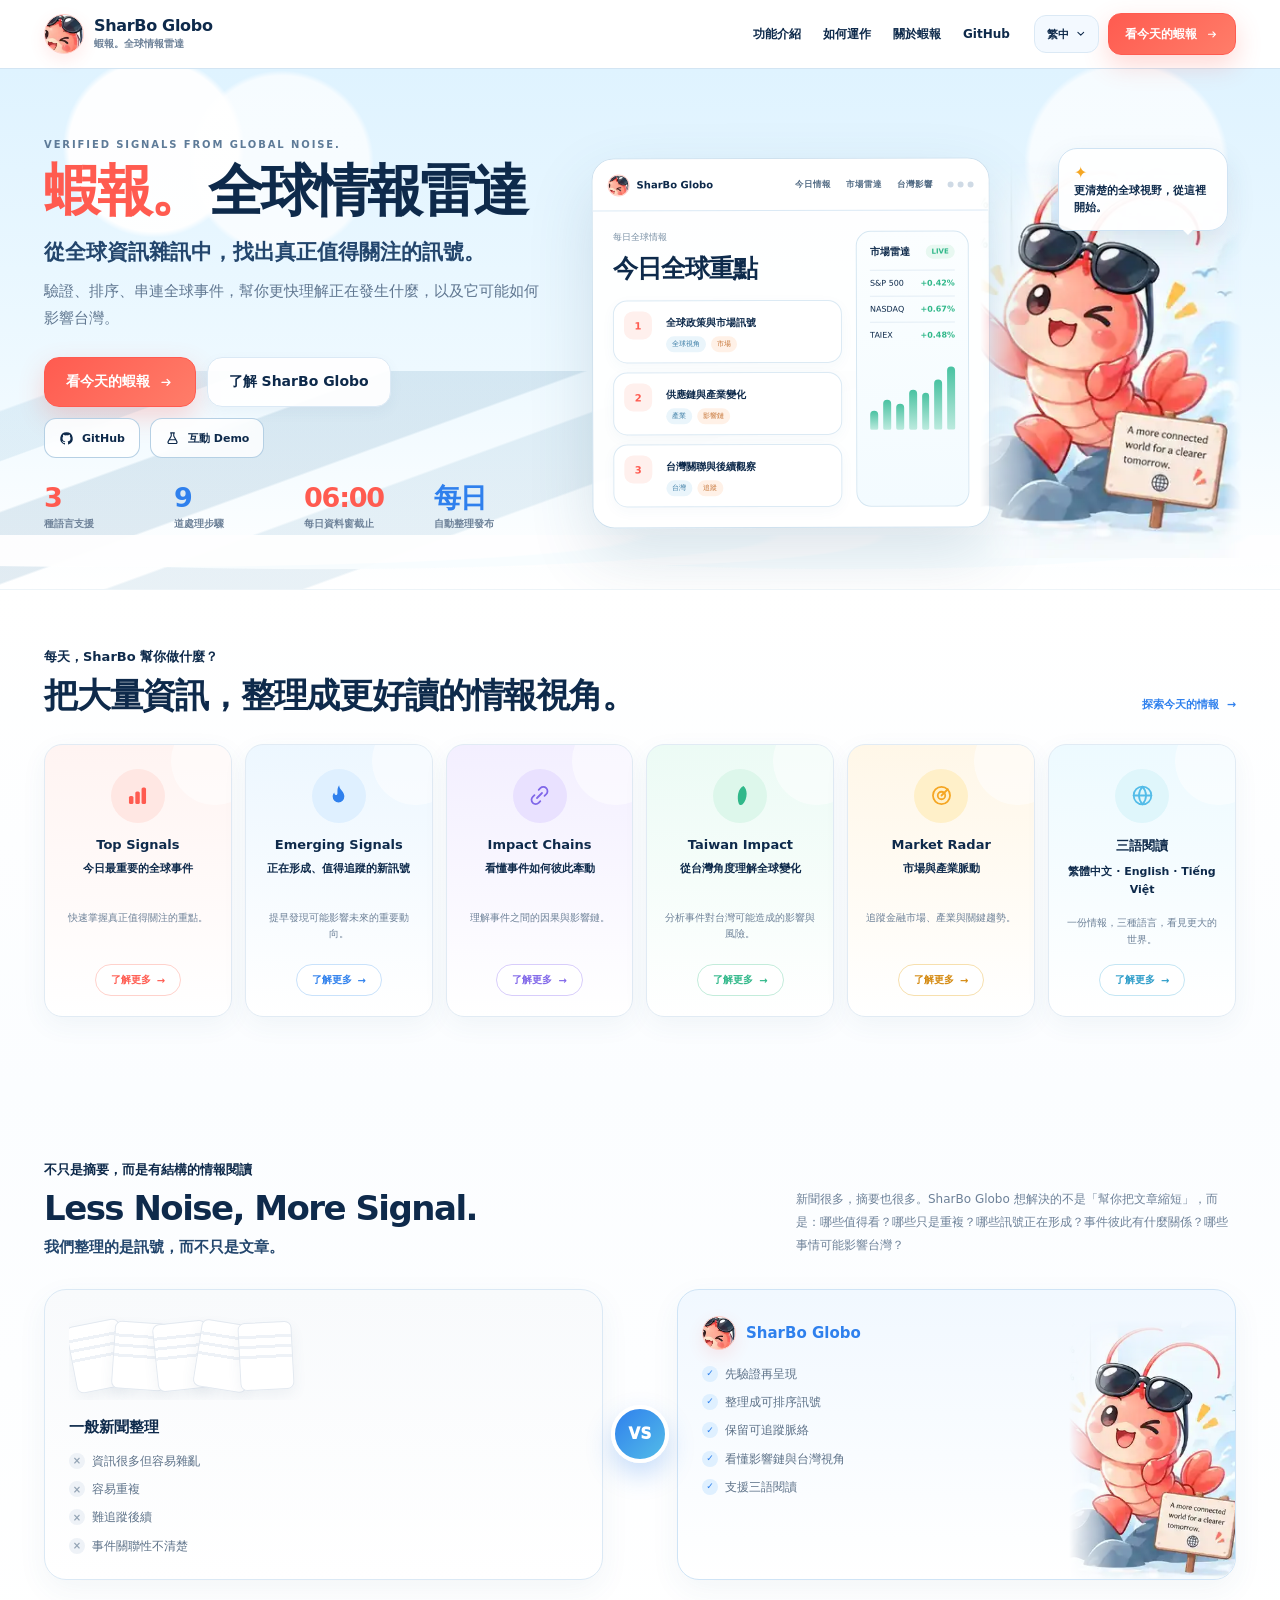
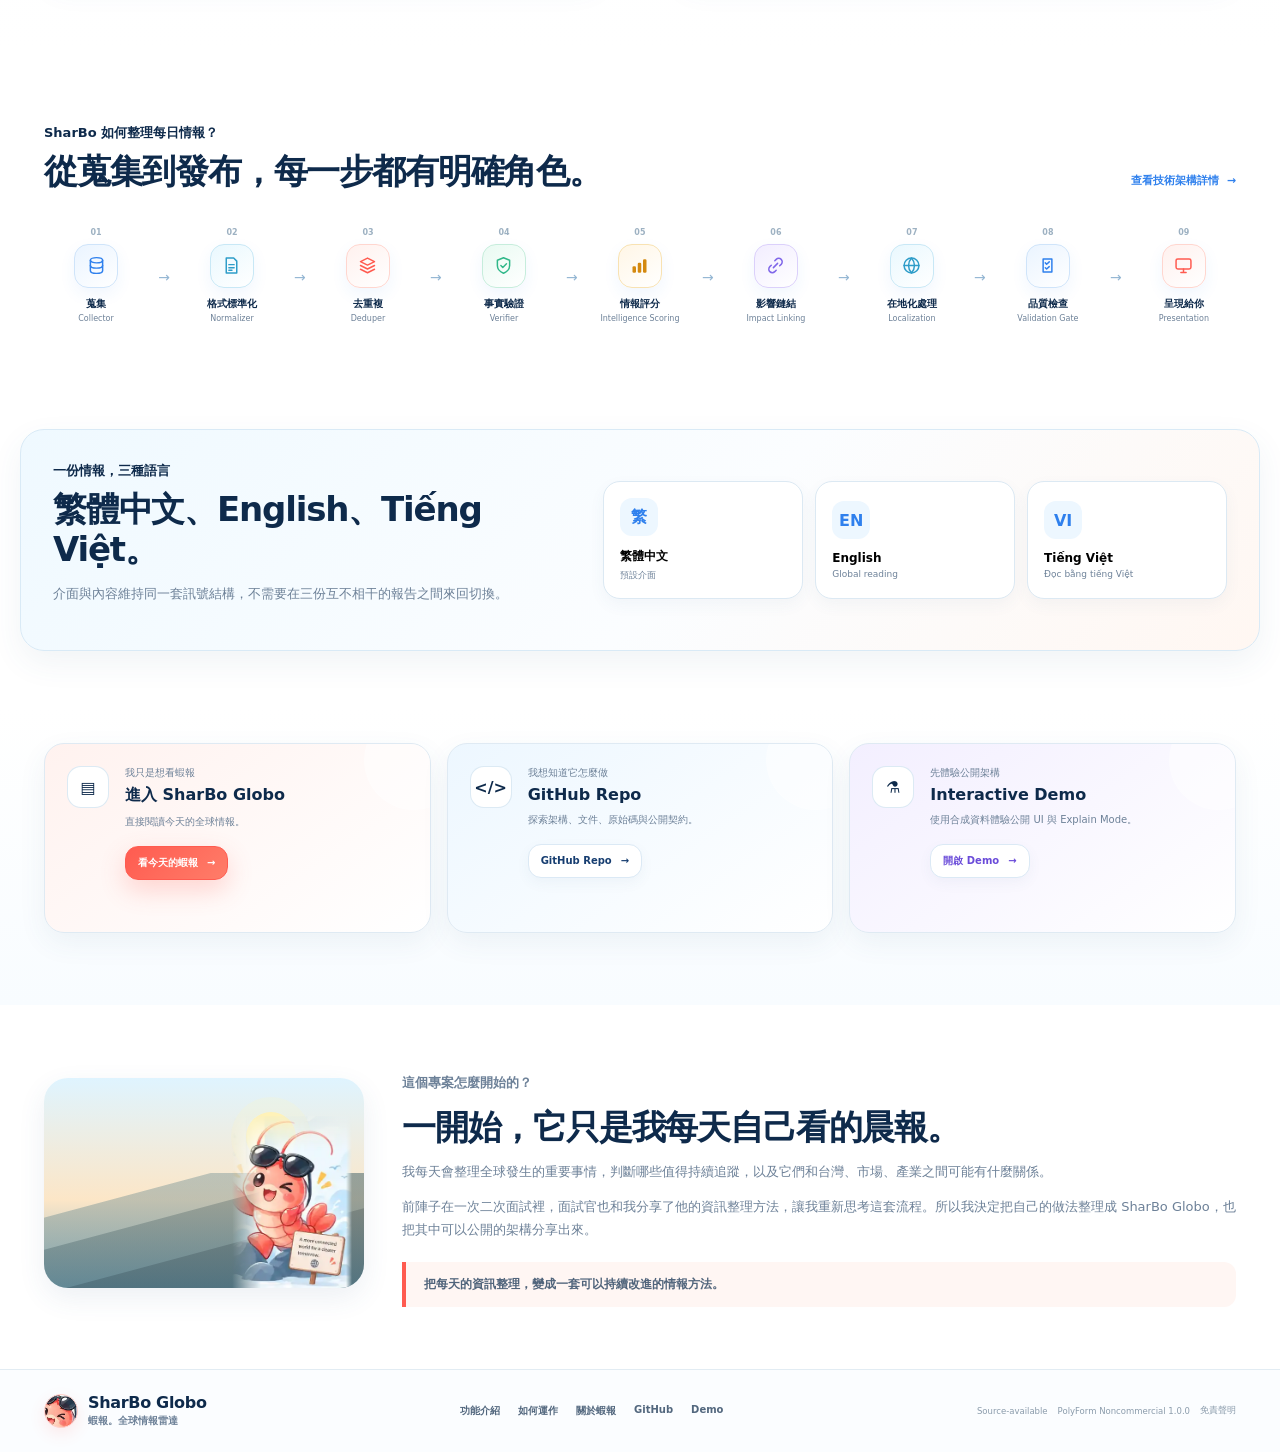
==== commit 64bb24d9: "style: align landing page with approved mockup and fix mascot artwork bleed The mascot artwork ships" ====
--- a/index.html
+++ b/index.html
@@ -80,11 +80,11 @@
               <span data-i18n="demoLink">互動 Demo</span>
             </a>
           </div>
-          <div class="proof-row" aria-label="SharBo principles">
-            <div><span class="proof-icon">◎</span><span><b data-i18n="proofGlobal">全球視野</b><small data-i18n="proofGlobalSub">聚焦真正重要的事</small></span></div>
-            <div><span class="proof-icon">◇</span><span><b data-i18n="proofVerify">可驗證</b><small data-i18n="proofVerifySub">不是只依賴單一來源</small></span></div>
-            <div><span class="proof-icon">⌁</span><span><b data-i18n="proofConnect">有脈絡</b><small data-i18n="proofConnectSub">看見事件間的關聯</small></span></div>
-            <div><span class="proof-icon">文</span><span><b data-i18n="proofLang">三語閱讀</b><small>繁中 · English · Tiếng Việt</small></span></div>
+          <div class="hero-stats" aria-label="SharBo Globo at a glance">
+            <div><b>3</b><small data-i18n="statLang">種語言支援</small></div>
+            <div><b>9</b><small data-i18n="statSteps">道處理步驟</small></div>
+            <div><b>06:00</b><small data-i18n="statWindow">每日資料窗截止</small></div>
+            <div><b data-i18n="statDailyValue">每日</b><small data-i18n="statDaily">自動整理發布</small></div>
           </div>
         </div>
 
@@ -136,48 +136,88 @@
         </div>
 
         <div class="feature-grid">
-          <article class="feature-card coral"><div class="feature-icon">▤</div><h3>Top Signals</h3><p class="feature-sub" data-i18n="featureTopSub">今日最重要的全球事件</p><p data-i18n="featureTopBody">快速掌握真正值得關注的重點。</p></article>
-          <article class="feature-card blue"><div class="feature-icon">◉</div><h3>Emerging Signals</h3><p class="feature-sub" data-i18n="featureEmergingSub">正在形成、值得追蹤的新訊號</p><p data-i18n="featureEmergingBody">提早發現可能影響未來的重要動向。</p></article>
-          <article class="feature-card violet"><div class="feature-icon">⌘</div><h3>Impact Chains</h3><p class="feature-sub" data-i18n="featureImpactSub">看懂事件如何彼此牽動</p><p data-i18n="featureImpactBody">理解事件之間的因果與影響鏈。</p></article>
-          <article class="feature-card green"><div class="feature-icon">台</div><h3>Taiwan Impact</h3><p class="feature-sub" data-i18n="featureTaiwanSub">從台灣角度理解全球變化</p><p data-i18n="featureTaiwanBody">分析事件對台灣可能造成的影響與風險。</p></article>
-          <article class="feature-card amber"><div class="feature-icon">▥</div><h3>Market Radar</h3><p class="feature-sub" data-i18n="featureMarketSub">市場與產業脈動</p><p data-i18n="featureMarketBody">追蹤金融市場、產業與關鍵趨勢。</p></article>
-          <article class="feature-card cyan"><div class="feature-icon">文</div><h3 data-i18n="featureLangTitle">三語閱讀</h3><p class="feature-sub">繁體中文 · English · Tiếng Việt</p><p data-i18n="featureLangBody">一份情報，三種語言，看見更大的世界。</p></article>
+          <article class="feature-card coral">
+            <div class="feature-icon"><svg class="solid" viewBox="0 0 24 24" aria-hidden="true"><rect x="3.8" y="12.4" width="4.3" height="7.8" rx="1.5"/><rect x="9.9" y="8.2" width="4.3" height="12" rx="1.5"/><rect x="15.9" y="4.2" width="4.3" height="16" rx="1.5"/></svg></div>
+            <h3>Top Signals</h3>
+            <p class="feature-sub" data-i18n="featureTopSub">今日最重要的全球事件</p>
+            <p data-i18n="featureTopBody">快速掌握真正值得關注的重點。</p>
+            <a class="feature-more" href="https://sharbo-globo-production.vercel.app/#/today"><span data-i18n="learnMore">了解更多</span><span aria-hidden="true">→</span></a>
+          </article>
+          <article class="feature-card blue">
+            <div class="feature-icon"><svg class="solid" viewBox="0 0 24 24" aria-hidden="true"><path d="M12.6 2.2c.2 3 1.8 4.1 3.2 5.9 1.2 1.5 1.8 3.1 1.8 4.9a5.6 5.6 0 1 1-11.2 0c0-1.6.5-2.9 1.5-4 .1 1.4.7 2.2 1.6 2.4.9.2 1.5-.5 1.5-1.9 0-2.5-.2-4.7 1.6-7.3Z"/></svg></div>
+            <h3>Emerging Signals</h3>
+            <p class="feature-sub" data-i18n="featureEmergingSub">正在形成、值得追蹤的新訊號</p>
+            <p data-i18n="featureEmergingBody">提早發現可能影響未來的重要動向。</p>
+            <a class="feature-more" href="https://sharbo-globo-production.vercel.app/#/emerging"><span data-i18n="learnMore">了解更多</span><span aria-hidden="true">→</span></a>
+          </article>
+          <article class="feature-card violet">
+            <div class="feature-icon"><svg viewBox="0 0 24 24" aria-hidden="true"><path d="M9.6 14.4 14.4 9.6"/><path d="M11.2 6.6 12.8 5a4 4 0 1 1 5.7 5.7l-1.7 1.6"/><path d="M12.8 17.4 11.2 19a4 4 0 1 1-5.7-5.7l1.7-1.6"/></svg></div>
+            <h3>Impact Chains</h3>
+            <p class="feature-sub" data-i18n="featureImpactSub">看懂事件如何彼此牽動</p>
+            <p data-i18n="featureImpactBody">理解事件之間的因果與影響鏈。</p>
+            <a class="feature-more" href="https://sharbo-globo-production.vercel.app/#/today"><span data-i18n="learnMore">了解更多</span><span aria-hidden="true">→</span></a>
+          </article>
+          <article class="feature-card green">
+            <div class="feature-icon"><svg class="solid" viewBox="0 0 24 24" aria-hidden="true"><path d="M14.9 2.8c1.9 1.6 3 4.4 3 7.5 0 4-1.6 7.9-3.8 10.2-1.3 1.3-3.2.8-3.8-.9-1-2.7-1.2-6.3-.5-9.6.9-3.6 2.7-6.4 5.1-7.2Z"/></svg></div>
+            <h3>Taiwan Impact</h3>
+            <p class="feature-sub" data-i18n="featureTaiwanSub">從台灣角度理解全球變化</p>
+            <p data-i18n="featureTaiwanBody">分析事件對台灣可能造成的影響與風險。</p>
+            <a class="feature-more" href="https://sharbo-globo-production.vercel.app/#/radar"><span data-i18n="learnMore">了解更多</span><span aria-hidden="true">→</span></a>
+          </article>
+          <article class="feature-card amber">
+            <div class="feature-icon"><svg viewBox="0 0 24 24" aria-hidden="true"><circle cx="12" cy="12" r="8.2"/><circle cx="12" cy="12" r="3.6"/><path d="M12 12 18 6"/></svg></div>
+            <h3>Market Radar</h3>
+            <p class="feature-sub" data-i18n="featureMarketSub">市場與產業脈動</p>
+            <p data-i18n="featureMarketBody">追蹤金融市場、產業與關鍵趨勢。</p>
+            <a class="feature-more" href="https://sharbo-globo-production.vercel.app/#/today"><span data-i18n="learnMore">了解更多</span><span aria-hidden="true">→</span></a>
+          </article>
+          <article class="feature-card cyan">
+            <div class="feature-icon"><svg viewBox="0 0 24 24" aria-hidden="true"><circle cx="12" cy="12" r="8.5"/><path d="M3.5 12h17"/><path d="M12 3.5c2.3 2.6 3.4 5.5 3.4 8.5s-1.1 5.9-3.4 8.5c-2.3-2.6-3.4-5.5-3.4-8.5s1.1-5.9 3.4-8.5Z"/></svg></div>
+            <h3 data-i18n="featureLangTitle">三語閱讀</h3>
+            <p class="feature-sub">繁體中文 · English · Tiếng Việt</p>
+            <p data-i18n="featureLangBody">一份情報，三種語言，看見更大的世界。</p>
+            <a class="feature-more" href="#languages"><span data-i18n="learnMore">了解更多</span><span aria-hidden="true">→</span></a>
+          </article>
         </div>
       </div>
     </section>
 
     <section class="section difference">
-      <div class="section-shell difference-grid">
-        <div class="difference-visual" aria-hidden="true">
-          <div class="noise-card"><span>Less Noise</span><strong>More Signal</strong></div>
-          <div class="radar-lines"><i></i><i></i><i></i><b></b></div>
-          <div class="shrimp-dot">🦐</div>
-        </div>
-        <div class="difference-copy">
-          <p class="section-label" data-i18n="differenceLabel">不只是摘要，而是有結構的情報閱讀</p>
-          <h2 data-i18n="differenceTitle">我們整理的是訊號，而不只是文章。</h2>
-          <p data-i18n="differenceBody">新聞很多，摘要也很多。SharBo Globo 想解決的不是「幫你把文章縮短」，而是：哪些值得看？哪些只是重複？哪些訊號正在形成？事件彼此有什麼關係？哪些事情可能影響台灣？</p>
-          <div class="compare-panel">
-            <div>
-              <h3 data-i18n="compareGeneric">一般新聞整理</h3>
-              <ul class="negative">
-                <li data-i18n="genericOne">資訊很多但容易雜亂</li>
-                <li data-i18n="genericTwo">容易重複</li>
-                <li data-i18n="genericThree">難追蹤後續</li>
-                <li data-i18n="genericFour">事件關聯性不清楚</li>
-              </ul>
-            </div>
-            <div class="compare-sharbo">
-              <h3>SharBo Globo</h3>
-              <ul class="positive">
-                <li data-i18n="sharboOne">先驗證再呈現</li>
-                <li data-i18n="sharboTwo">整理成可排序訊號</li>
-                <li data-i18n="sharboThree">保留可追蹤脈絡</li>
-                <li data-i18n="sharboFour">看懂影響鏈與台灣視角</li>
-                <li data-i18n="sharboFive">支援三語閱讀</li>
-              </ul>
-            </div>
-          </div>
+      <div class="section-shell">
+        <div class="section-heading split-heading difference-heading">
+          <div>
+            <p class="section-label" data-i18n="differenceLabel">不只是摘要，而是有結構的情報閱讀</p>
+            <h2>Less Noise, More Signal.</h2>
+            <p class="difference-sub" data-i18n="differenceTitle">我們整理的是訊號，而不只是文章。</p>
+          </div>
+          <p class="difference-note" data-i18n="differenceBody">新聞很多，摘要也很多。SharBo Globo 想解決的不是「幫你把文章縮短」，而是：哪些值得看？哪些只是重複？哪些訊號正在形成？事件彼此有什麼關係？哪些事情可能影響台灣？</p>
+        </div>
+
+        <div class="versus-grid">
+          <article class="versus-card generic">
+            <div class="versus-visual" aria-hidden="true"><i></i><i></i><i></i><i></i><i></i></div>
+            <h3 data-i18n="compareGeneric">一般新聞整理</h3>
+            <ul class="negative">
+              <li data-i18n="genericOne">資訊很多但容易雜亂</li>
+              <li data-i18n="genericTwo">容易重複</li>
+              <li data-i18n="genericThree">難追蹤後續</li>
+              <li data-i18n="genericFour">事件關聯性不清楚</li>
+            </ul>
+          </article>
+
+          <div class="versus-badge" aria-hidden="true">VS</div>
+
+          <article class="versus-card sharbo">
+            <div class="versus-brand"><span class="brand-mark small" aria-hidden="true"></span><h3>SharBo Globo</h3></div>
+            <ul class="positive">
+              <li data-i18n="sharboOne">先驗證再呈現</li>
+              <li data-i18n="sharboTwo">整理成可排序訊號</li>
+              <li data-i18n="sharboThree">保留可追蹤脈絡</li>
+              <li data-i18n="sharboFour">看懂影響鏈與台灣視角</li>
+              <li data-i18n="sharboFive">支援三語閱讀</li>
+            </ul>
+            <img class="versus-mascot" src="./assets/sharbo-mascot-hero.webp" alt="" aria-hidden="true" />
+          </article>
         </div>
       </div>
     </section>
@@ -192,19 +232,20 @@
           <a class="text-link" href="./ARCHITECTURE.md"><span data-i18n="architectureLink">查看技術架構詳情</span><span>→</span></a>
         </div>
         <div class="workflow" aria-label="SharBo workflow">
-          <div class="workflow-step"><span>01</span><div class="workflow-icon">⌂</div><b data-i18n="stepCollect">蒐集</b><small>Collector</small></div><i>→</i>
-          <div class="workflow-step"><span>02</span><div class="workflow-icon">≡</div><b data-i18n="stepNormalize">整理與去重</b><small>Normalizer / Deduper</small></div><i>→</i>
-          <div class="workflow-step"><span>03</span><div class="workflow-icon">✓</div><b data-i18n="stepVerify">驗證</b><small>Verifier</small></div><i>→</i>
-          <div class="workflow-step"><span>04</span><div class="workflow-icon">↗</div><b data-i18n="stepScore">判斷重要性</b><small>Intelligence Scoring</small></div><i>→</i>
-          <div class="workflow-step"><span>05</span><div class="workflow-icon">⌁</div><b data-i18n="stepLink">找出事件關係</b><small>Impact Linking</small></div><i>→</i>
-          <div class="workflow-step"><span>06</span><div class="workflow-icon">文</div><b data-i18n="stepLocalize">多語整理</b><small>Localization</small></div><i>→</i>
-          <div class="workflow-step"><span>07</span><div class="workflow-icon">⚗</div><b data-i18n="stepValidate">發布前檢查</b><small>Validation Gate</small></div><i>→</i>
-          <div class="workflow-step"><span>08</span><div class="workflow-icon">▣</div><b data-i18n="stepPresent">呈現</b><small>Presentation</small></div>
-        </div>
-      </div>
-    </section>
-
-    <section class="section language-band">
+          <div class="workflow-step s1"><span>01</span><div class="workflow-icon"><svg viewBox="0 0 24 24" aria-hidden="true"><ellipse cx="12" cy="6" rx="7" ry="3"/><path d="M5 6v6c0 1.7 3.1 3 7 3s7-1.3 7-3V6"/><path d="M5 12v6c0 1.7 3.1 3 7 3s7-1.3 7-3v-6"/></svg></div><b data-i18n="stepCollect">蒐集</b><small>Collector</small></div><i>→</i>
+          <div class="workflow-step s2"><span>02</span><div class="workflow-icon"><svg viewBox="0 0 24 24" aria-hidden="true"><path d="M6 3.5h8.5L18 7v13.5H6z"/><path d="M9 11h6M9 14.5h6M9 17.5h3.5"/></svg></div><b data-i18n="stepNormalize">格式標準化</b><small>Normalizer</small></div><i>→</i>
+          <div class="workflow-step s3"><span>03</span><div class="workflow-icon"><svg viewBox="0 0 24 24" aria-hidden="true"><path d="m12 3.5 8 4-8 4-8-4z"/><path d="m4 12 8 4 8-4"/><path d="m4 16.3 8 4 8-4"/></svg></div><b data-i18n="stepDedupe">去重複</b><small>Deduper</small></div><i>→</i>
+          <div class="workflow-step s4"><span>04</span><div class="workflow-icon"><svg viewBox="0 0 24 24" aria-hidden="true"><path d="M12 3.2 19 6v6c0 4-3 7.2-7 8.8C8 19.2 5 16 5 12V6z"/><path d="m9 12 2.2 2.2L15.4 10"/></svg></div><b data-i18n="stepVerify">事實驗證</b><small>Verifier</small></div><i>→</i>
+          <div class="workflow-step s5"><span>05</span><div class="workflow-icon"><svg class="solid" viewBox="0 0 24 24" aria-hidden="true"><rect x="4" y="12.8" width="4" height="7.4" rx="1.4"/><rect x="10" y="8.8" width="4" height="11.4" rx="1.4"/><rect x="16" y="4.8" width="4" height="15.4" rx="1.4"/></svg></div><b data-i18n="stepScore">情報評分</b><small>Intelligence Scoring</small></div><i>→</i>
+          <div class="workflow-step s6"><span>06</span><div class="workflow-icon"><svg viewBox="0 0 24 24" aria-hidden="true"><path d="M9.6 14.4 14.4 9.6"/><path d="M11.2 6.6 12.8 5a4 4 0 1 1 5.7 5.7l-1.7 1.6"/><path d="M12.8 17.4 11.2 19a4 4 0 1 1-5.7-5.7l1.7-1.6"/></svg></div><b data-i18n="stepLink">影響鏈結</b><small>Impact Linking</small></div><i>→</i>
+          <div class="workflow-step s7"><span>07</span><div class="workflow-icon"><svg viewBox="0 0 24 24" aria-hidden="true"><circle cx="12" cy="12" r="8.5"/><path d="M3.5 12h17"/><path d="M12 3.5c2.3 2.6 3.4 5.5 3.4 8.5s-1.1 5.9-3.4 8.5c-2.3-2.6-3.4-5.5-3.4-8.5s1.1-5.9 3.4-8.5Z"/></svg></div><b data-i18n="stepLocalize">在地化處理</b><small>Localization</small></div><i>→</i>
+          <div class="workflow-step s8"><span>08</span><div class="workflow-icon"><svg viewBox="0 0 24 24" aria-hidden="true"><path d="M7 4.5h10v15H7z"/><path d="m9.5 9 1.5 1.5L14 7.8M9.5 14.5 11 16l3-2.7"/></svg></div><b data-i18n="stepValidate">品質檢查</b><small>Validation Gate</small></div><i>→</i>
+          <div class="workflow-step s9"><span>09</span><div class="workflow-icon"><svg viewBox="0 0 24 24" aria-hidden="true"><rect x="3.5" y="4.5" width="17" height="11.5" rx="2"/><path d="M9 20h6M12 16v4"/></svg></div><b data-i18n="stepPresent">呈現給你</b><small>Presentation</small></div>
+        </div>
+      </div>
+    </section>
+
+    <section id="languages" class="section language-band">
       <div class="section-shell language-grid">
         <div>
           <p class="section-label" data-i18n="languageLabel">一份情報，三種語言</p>
--- a/landing.css
+++ b/landing.css
@@ -38,13 +38,13 @@
 .hero::after{content:"";position:absolute;left:0;right:0;bottom:-18px;height:72px;background:radial-gradient(ellipse at 10% 0,#fff 0 31%,transparent 32%),radial-gradient(ellipse at 25% 0,#f8fdff 0 33%,transparent 34%),radial-gradient(ellipse at 44% 0,#fff 0 31%,transparent 32%),radial-gradient(ellipse at 66% 0,#f8fdff 0 33%,transparent 34%),radial-gradient(ellipse at 86% 0,#fff 0 31%,transparent 32%);opacity:.95;pointer-events:none}
 .hero-shell{position:relative;z-index:1;max-width:1240px;min-height:520px;margin:0 auto;padding:54px 24px 42px;display:grid;grid-template-columns:minmax(0,.88fr) minmax(540px,1.12fr);gap:42px;align-items:center}
 .hero-kicker{margin:0 0 12px;font-size:10px;letter-spacing:.19em;font-weight:900;color:#5e7b98}.hero h1{margin:0;font-size:56px;line-height:1.02;letter-spacing:-.055em;white-space:nowrap}.hero h1 .accent{color:var(--coral);margin-right:.1em}.hero-lead{font-size:21px;font-weight:820;line-height:1.48;margin:18px 0 10px;color:var(--ink-2)}.hero-body{max-width:570px;color:#5f7690;font-size:15px;line-height:1.8;margin:0}.hero-actions{display:flex;gap:11px;flex-wrap:wrap;margin-top:25px}.hero-links{display:flex;gap:10px;margin-top:11px}.hero-links a{min-height:40px;padding:9px 14px;border:1px solid rgba(164,197,222,.8);border-radius:12px;display:flex;align-items:center;gap:8px;font-size:11px;font-weight:820;background:rgba(255,255,255,.82);backdrop-filter:blur(8px)}.hero-links svg{width:15px;height:15px}.hero-links a:first-child svg{fill:currentColor;stroke:none}
-.proof-row{margin-top:24px;display:grid;grid-template-columns:repeat(4,minmax(0,1fr));gap:10px;max-width:610px}.proof-row>div{display:flex;align-items:flex-start;gap:7px}.proof-icon{width:27px;height:27px;border-radius:50%;display:grid;place-items:center;background:rgba(255,255,255,.82);border:1px solid #cfe3f2;color:var(--blue);font-weight:900;font-size:11px;flex:none}.proof-row b{display:block;font-size:10px}.proof-row small{display:block;color:var(--muted);font-size:8.5px;line-height:1.35;margin-top:2px}
-.hero-visual{position:relative;min-height:410px}.orb{display:none}.product-window{position:absolute;left:0;right:150px;top:28px;border:1px solid #cfe1ee;border-radius:22px;background:rgba(255,255,255,.95);box-shadow:0 26px 65px rgba(52,91,127,.16);overflow:hidden;transform:rotate(-.15deg);z-index:1}.window-bar{height:52px;padding:0 15px;border-bottom:1px solid var(--line);display:flex;align-items:center;gap:15px;background:rgba(255,255,255,.96)}.window-brand{display:flex;align-items:center;gap:7px;font-size:10px;white-space:nowrap}.window-brand span{font-size:0;width:22px;height:22px;border-radius:50%;background-image:url("./assets/sharbo-mascot-hero.webp");background-size:240%;background-position:41% 28%;border:1px solid #ffd3cd}.window-tabs{display:flex;gap:15px;margin-left:auto;font-size:8.5px;color:#526b84;font-weight:760}.window-dots{display:flex;gap:4px}.window-dots i{width:6px;height:6px;border-radius:50%;background:#cfdae5}.window-content{padding:20px;display:grid;grid-template-columns:1.34fr .66fr;gap:14px;min-height:300px}.preview-date{margin:0 0 8px;color:#7a90a5;font-size:9px}.preview-main h2{font-size:25px;margin:0 0 15px;letter-spacing:-.04em}.signal-list{list-style:none;padding:0;margin:0;display:grid;gap:9px}.signal-list li{display:grid;grid-template-columns:32px 1fr;gap:10px;align-items:start;padding:10px;border:1px solid #dceaf4;border-radius:14px;background:#fff;box-shadow:0 4px 14px rgba(63,107,145,.04)}.signal-list li>span{width:28px;height:28px;border-radius:9px;display:grid;place-items:center;background:#fff0ed;color:var(--coral);font-weight:900;font-size:10px}.signal-list b{font-size:10px}.signal-list small{display:flex;gap:5px;margin-top:6px}.signal-list em{font-style:normal;font-size:7px;padding:3px 6px;border-radius:999px;background:#eaf5fb;color:#3a7ca5}.signal-list em:nth-child(2){background:#fff1e7;color:#c67537}.market-panel{border:1px solid #d6e7f2;background:linear-gradient(180deg,#fbfeff,#f3fbff);border-radius:15px;padding:13px}.market-head{display:flex;align-items:center;justify-content:space-between;margin-bottom:11px}.market-head b{font-size:10px}.market-head span{font-size:7px;color:var(--mint);font-weight:900;background:#e8f8f1;padding:3px 6px;border-radius:999px}.market-row{display:flex;justify-content:space-between;padding:8px 0;border-top:1px solid #e3edf5;font-size:8px}.market-row b{color:var(--mint)}.mini-chart{height:72px;margin-top:10px;display:flex;align-items:end;gap:5px}.mini-chart i{flex:1;border-radius:5px 5px 2px 2px;background:linear-gradient(#49c2a1,#bceade)}.mini-chart i:nth-child(1){height:26%}.mini-chart i:nth-child(2){height:41%}.mini-chart i:nth-child(3){height:36%}.mini-chart i:nth-child(4){height:56%}.mini-chart i:nth-child(5){height:51%}.mini-chart i:nth-child(6){height:70%}.mini-chart i:nth-child(7){height:88%}
+.hero-stats{margin-top:26px;display:grid;grid-template-columns:repeat(4,minmax(0,1fr));gap:14px;max-width:590px}.hero-stats b{display:block;font-size:27px;line-height:1.05;letter-spacing:-.045em;color:var(--coral)}.hero-stats>div:nth-child(2) b,.hero-stats>div:nth-child(4) b{color:var(--blue)}.hero-stats small{display:block;margin-top:5px;font-size:9.5px;line-height:1.45;color:var(--muted);font-weight:750}
+.hero-visual{position:relative;min-height:410px}.orb{display:none}.product-window{position:absolute;left:0;right:246px;top:28px;border:1px solid #cfe1ee;border-radius:22px;background:rgba(255,255,255,.95);box-shadow:0 26px 65px rgba(52,91,127,.16);overflow:hidden;transform:rotate(-.15deg);z-index:1}.window-bar{height:52px;padding:0 15px;border-bottom:1px solid var(--line);display:flex;align-items:center;gap:15px;background:rgba(255,255,255,.96)}.window-brand{display:flex;align-items:center;gap:7px;font-size:10px;white-space:nowrap}.window-brand span{font-size:0;width:22px;height:22px;border-radius:50%;background-image:url("./assets/sharbo-mascot-hero.webp");background-size:240%;background-position:41% 28%;border:1px solid #ffd3cd}.window-tabs{display:flex;gap:15px;margin-left:auto;font-size:8.5px;color:#526b84;font-weight:760}.window-dots{display:flex;gap:4px}.window-dots i{width:6px;height:6px;border-radius:50%;background:#cfdae5}.window-content{padding:20px;display:grid;grid-template-columns:1.34fr .66fr;gap:14px;min-height:300px}.preview-date{margin:0 0 8px;color:#7a90a5;font-size:9px}.preview-main h2{font-size:25px;margin:0 0 15px;letter-spacing:-.04em}.signal-list{list-style:none;padding:0;margin:0;display:grid;gap:9px}.signal-list li{display:grid;grid-template-columns:32px 1fr;gap:10px;align-items:start;padding:10px;border:1px solid #dceaf4;border-radius:14px;background:#fff;box-shadow:0 4px 14px rgba(63,107,145,.04)}.signal-list li>span{width:28px;height:28px;border-radius:9px;display:grid;place-items:center;background:#fff0ed;color:var(--coral);font-weight:900;font-size:10px}.signal-list b{font-size:10px}.signal-list small{display:flex;gap:5px;margin-top:6px}.signal-list em{font-style:normal;font-size:7px;padding:3px 6px;border-radius:999px;background:#eaf5fb;color:#3a7ca5}.signal-list em:nth-child(2){background:#fff1e7;color:#c67537}.market-panel{border:1px solid #d6e7f2;background:linear-gradient(180deg,#fbfeff,#f3fbff);border-radius:15px;padding:13px}.market-head{display:flex;align-items:center;justify-content:space-between;margin-bottom:11px}.market-head b{font-size:10px}.market-head span{font-size:7px;color:var(--mint);font-weight:900;background:#e8f8f1;padding:3px 6px;border-radius:999px}.market-row{display:flex;justify-content:space-between;padding:8px 0;border-top:1px solid #e3edf5;font-size:8px}.market-row b{color:var(--mint)}.mini-chart{height:72px;margin-top:10px;display:flex;align-items:end;gap:5px}.mini-chart i{flex:1;border-radius:5px 5px 2px 2px;background:linear-gradient(#49c2a1,#bceade)}.mini-chart i:nth-child(1){height:26%}.mini-chart i:nth-child(2){height:41%}.mini-chart i:nth-child(3){height:36%}.mini-chart i:nth-child(4){height:56%}.mini-chart i:nth-child(5){height:51%}.mini-chart i:nth-child(6){height:70%}.mini-chart i:nth-child(7){height:88%}
 .hero-visual::after{content:"";position:absolute;right:-2px;bottom:-24px;width:270px;height:410px;background:url("./assets/sharbo-mascot-hero.webp") right bottom/contain no-repeat;z-index:3;filter:drop-shadow(0 18px 18px rgba(45,78,112,.18));pointer-events:none}.hero-note-card{position:absolute;right:8px;top:18px;width:170px;padding:14px 15px;border:1px solid #cfe3f3;border-radius:19px 19px 19px 8px;background:rgba(255,255,255,.94);box-shadow:0 12px 28px rgba(47,87,121,.12);z-index:4}.hero-note-card::after{content:"";position:absolute;right:32px;bottom:-12px;border:7px solid transparent;border-top-color:#fff}.hero-note-card span{color:var(--amber)}.hero-note-card p{margin:0;font-size:11px;line-height:1.55;font-weight:850}
 .section{padding:72px 0}.section-shell{max-width:1240px;margin:0 auto;padding:0 24px}.section-heading{margin-bottom:28px}.split-heading{display:flex;justify-content:space-between;align-items:end;gap:28px}.section-label{margin:0 0 9px;font-size:13px;font-weight:900;color:var(--ink)}.section-heading h2,.difference-copy h2,.language-grid h2,.story-copy h2{margin:0;font-size:34px;line-height:1.2;letter-spacing:-.035em;max-width:760px}.text-link{display:flex;align-items:center;gap:8px;color:var(--blue);font-size:11px;font-weight:850;white-space:nowrap;padding-bottom:4px}
-.features{padding-top:58px;background:linear-gradient(180deg,#fff 0,#fbfdff 100%)}.feature-grid{display:grid;grid-template-columns:repeat(6,minmax(0,1fr));gap:13px}.feature-card{position:relative;padding:20px 17px 19px;border:1px solid #e1ebf4;border-radius:18px;min-height:210px;overflow:hidden;transition:.2s;box-shadow:0 8px 26px rgba(56,98,136,.06)}.feature-card:hover{transform:translateY(-4px);box-shadow:var(--shadow-soft)}.feature-card::after{content:"";position:absolute;right:-28px;top:-28px;width:88px;height:88px;border-radius:50%;background:rgba(255,255,255,.55)}.feature-card.coral{background:linear-gradient(180deg,#fff4f2,#fff)}.feature-card.blue{background:linear-gradient(180deg,#edf7ff,#fff)}.feature-card.violet{background:linear-gradient(180deg,#f3efff,#fff)}.feature-card.green{background:linear-gradient(180deg,#ecfbf5,#fff)}.feature-card.amber{background:linear-gradient(180deg,#fff7e8,#fff)}.feature-card.cyan{background:linear-gradient(180deg,#edfaff,#fff)}.feature-icon{width:42px;height:42px;border-radius:14px;display:grid;place-items:center;font-weight:950;font-size:18px;margin-bottom:15px;position:relative;z-index:1}.feature-card h3{font-size:13px;margin:0 0 8px;position:relative;z-index:1}.feature-sub{font-size:11px!important;font-weight:800;color:var(--ink)!important;min-height:38px;position:relative;z-index:1}.feature-card p{margin:0;font-size:10px;line-height:1.65;color:var(--muted);position:relative;z-index:1}.feature-card.coral .feature-icon{background:#ffe7e3;color:var(--coral)}.feature-card.blue .feature-icon{background:#dff0ff;color:var(--blue)}.feature-card.violet .feature-icon{background:#e9e1ff;color:var(--violet)}.feature-card.green .feature-icon{background:#ddf7eb;color:var(--green)}.feature-card.amber .feature-icon{background:#fff0c9;color:var(--amber)}.feature-card.cyan .feature-icon{background:#dff6fb;color:var(--cyan)}
-.difference{background:linear-gradient(180deg,#fbfdff,#fff)}.difference-grid{display:grid;grid-template-columns:.78fr 1.22fr;gap:34px;align-items:center}.difference-visual{position:relative;min-height:350px;border-radius:26px;overflow:hidden;background:linear-gradient(160deg,#ccecff 0%,#dff4ff 36%,#f9e8cf 67%,#b9d8ca 100%);box-shadow:var(--shadow)}.difference-visual::before{content:"";position:absolute;inset:auto 0 0;height:52%;background:linear-gradient(165deg,transparent 0 21%,rgba(74,122,150,.36) 21.5% 36%,rgba(49,88,108,.45) 36.5% 56%,rgba(34,67,83,.50) 56.5%)}.difference-visual::after{content:"";position:absolute;right:-6px;bottom:-10px;width:175px;height:265px;background:url("./assets/sharbo-mascot-hero.webp") right bottom/contain no-repeat;filter:drop-shadow(0 12px 12px rgba(42,75,106,.14))}.noise-card{position:absolute;left:24px;top:28px;padding:13px 17px;background:rgba(255,255,255,.9);color:var(--ink);border:1px solid rgba(255,255,255,.75);border-radius:14px;box-shadow:0 10px 24px rgba(48,87,116,.12);z-index:2}.noise-card span,.noise-card strong{display:block}.noise-card span{font-size:10px;color:var(--muted)}.noise-card strong{font-size:22px;color:var(--coral)}.radar-lines{position:absolute;left:38px;bottom:20px;width:190px;height:190px;border:1px solid rgba(255,255,255,.7);border-radius:50%;z-index:1}.radar-lines::before,.radar-lines::after{content:"";position:absolute;border:1px solid rgba(255,255,255,.65);border-radius:50%;inset:34px}.radar-lines::after{inset:68px}.radar-lines i{position:absolute;left:50%;top:0;bottom:0;width:1px;background:rgba(255,255,255,.38)}.radar-lines i:nth-child(2){transform:rotate(60deg)}.radar-lines i:nth-child(3){transform:rotate(120deg)}.radar-lines b{position:absolute;width:11px;height:11px;border-radius:50%;background:var(--coral);left:52px;top:78px;box-shadow:0 0 0 8px rgba(255,91,80,.18)}.shrimp-dot{display:none}.difference-copy>p:not(.section-label){font-size:14px;line-height:1.82;color:var(--muted);margin:14px 0 24px}.compare-panel{display:grid;grid-template-columns:1fr 1fr;border:1px solid var(--line);border-radius:20px;overflow:hidden;background:#fff;box-shadow:0 10px 30px rgba(55,95,130,.06)}.compare-panel>div{padding:22px}.compare-panel>div+div{border-left:1px solid var(--line);background:#f1f8ff}.compare-panel h3{font-size:14px;margin:0 0 14px}.compare-panel ul{list-style:none;padding:0;margin:0;display:grid;gap:9px}.compare-panel li{font-size:11px;color:#5c7188;padding-left:21px;position:relative}.negative li::before{content:"×";position:absolute;left:0;color:#a9b5c0;font-weight:900}.positive li::before{content:"✓";position:absolute;left:0;color:var(--blue);font-weight:900}.compare-sharbo h3{color:var(--blue)}
-.workflow-section{background:#fff}.workflow{display:flex;align-items:flex-start;justify-content:space-between;gap:7px;overflow:auto;padding:8px 2px 4px}.workflow-step{min-width:112px;text-align:center;position:relative}.workflow-step>span{display:block;color:#9db1c2;font-size:8px;font-weight:900;margin-bottom:7px}.workflow-icon{width:42px;height:42px;margin:0 auto 9px;border-radius:13px;display:grid;place-items:center;background:linear-gradient(145deg,#edf7ff,#fff);border:1px solid #dceaf5;color:var(--blue);font-weight:900;box-shadow:0 6px 16px rgba(47,128,237,.07)}.workflow-step b{display:block;font-size:10px}.workflow-step small{display:block;color:var(--muted);font-size:8px;margin-top:3px}.workflow>i{padding-top:41px;color:#94b6d3;font-style:normal;font-size:14px}
+.features{padding-top:58px;background:linear-gradient(180deg,#fff 0,#fbfdff 100%)}.feature-grid{display:grid;grid-template-columns:repeat(6,minmax(0,1fr));gap:13px}.feature-card{position:relative;display:flex;flex-direction:column;align-items:center;text-align:center;padding:24px 15px 20px;border:1px solid #e1ebf4;border-radius:18px;min-height:250px;overflow:hidden;transition:.2s;box-shadow:0 8px 26px rgba(56,98,136,.06)}.feature-card:hover{transform:translateY(-4px);box-shadow:var(--shadow-soft)}.feature-card::after{content:"";position:absolute;right:-28px;top:-28px;width:88px;height:88px;border-radius:50%;background:rgba(255,255,255,.55)}.feature-card.coral{background:linear-gradient(180deg,#fff4f2,#fff)}.feature-card.blue{background:linear-gradient(180deg,#edf7ff,#fff)}.feature-card.violet{background:linear-gradient(180deg,#f3efff,#fff)}.feature-card.green{background:linear-gradient(180deg,#ecfbf5,#fff)}.feature-card.amber{background:linear-gradient(180deg,#fff7e8,#fff)}.feature-card.cyan{background:linear-gradient(180deg,#edfaff,#fff)}.feature-icon{width:54px;height:54px;border-radius:50%;display:grid;place-items:center;margin-bottom:14px;position:relative;z-index:1}.feature-icon svg{width:25px;height:25px;stroke-width:1.7}.feature-card h3{font-size:13px;margin:0 0 8px;position:relative;z-index:1}.feature-sub{font-size:11px!important;font-weight:800;color:var(--ink)!important;min-height:34px;position:relative;z-index:1}.feature-card p{margin:0;font-size:10px;line-height:1.65;color:var(--muted);position:relative;z-index:1}.feature-card.coral .feature-icon{background:#ffe7e3;color:var(--coral)}.feature-card.blue .feature-icon{background:#dff0ff;color:var(--blue)}.feature-card.violet .feature-icon{background:#e9e1ff;color:var(--violet)}.feature-card.green .feature-icon{background:#ddf7eb;color:var(--mint)}.feature-card.amber .feature-icon{background:#fff0c9;color:var(--amber)}.feature-card.cyan .feature-icon{background:#dff6fb;color:var(--cyan)}
+.difference{background:linear-gradient(180deg,#fbfdff,#fff)}.difference-heading{align-items:flex-end;gap:34px}.difference-heading h2{font-size:34px;letter-spacing:-.045em;margin:0}.difference-sub{margin:9px 0 0;font-size:15px;font-weight:800;color:var(--ink-2)}.difference-note{max-width:440px;margin:0;font-size:12px;line-height:1.9;color:var(--muted)}.versus-grid{margin-top:32px;display:grid;grid-template-columns:1fr 74px 1fr;align-items:stretch}.versus-card{position:relative;overflow:hidden;border:1px solid var(--line);border-radius:22px;background:#fff;padding:26px 24px 24px;box-shadow:0 10px 30px rgba(55,95,130,.06)}.versus-card.generic{background:linear-gradient(180deg,#f8fafc,#fff)}.versus-card.sharbo{background:linear-gradient(180deg,#f1f8ff,#fff);border-color:#cfe4f6;padding-right:158px}.versus-card h3{font-size:15px;margin:0 0 16px}.versus-card.sharbo h3{margin:0;color:var(--blue)}.versus-brand{display:flex;align-items:center;gap:10px;margin-bottom:16px}.versus-card ul{list-style:none;padding:0;margin:0;display:grid;gap:11px}.versus-card li{font-size:11.5px;line-height:1.5;color:#5c7188;padding-left:23px;position:relative}.versus-visual{position:relative;height:84px;margin-bottom:18px;overflow:hidden}.versus-visual i{position:absolute;top:6px;width:54px;height:68px;border-radius:7px;border:1px solid #e3e9f0;background:linear-gradient(#fff 0 12px,#eef2f7 12px 15px,#fff 15px 22px,#eef2f7 22px 25px,#fff 25px 32px,#eef2f7 32px 35px,#fff 35px 68px);box-shadow:0 6px 14px rgba(70,100,130,.07)}.versus-visual i:nth-child(1){left:2px;transform:rotate(-11deg)}.versus-visual i:nth-child(2){left:44px;transform:rotate(4deg)}.versus-visual i:nth-child(3){left:86px;transform:rotate(-6deg)}.versus-visual i:nth-child(4){left:128px;transform:rotate(9deg)}.versus-visual i:nth-child(5){left:170px;transform:rotate(-3deg)}.versus-badge{align-self:center;justify-self:center;width:58px;height:58px;border-radius:50%;display:grid;place-items:center;font-size:15px;font-weight:950;letter-spacing:.02em;color:#fff;background:linear-gradient(135deg,var(--blue),var(--cyan));border:4px solid #fff;box-shadow:0 12px 26px rgba(47,128,237,.26);z-index:2}.versus-mascot{position:absolute;right:-14px;bottom:-14px;width:180px;height:auto;pointer-events:none;user-select:none;-webkit-mask-image:linear-gradient(90deg,transparent 0,#000 26%,#000 94%,transparent 100%),linear-gradient(180deg,transparent 0,#000 18%,#000 92%,transparent 100%);mask-image:linear-gradient(90deg,transparent 0,#000 26%,#000 94%,transparent 100%),linear-gradient(180deg,transparent 0,#000 18%,#000 92%,transparent 100%);-webkit-mask-composite:source-in;mask-composite:intersect}
+.workflow-section{background:#fff}.workflow{display:flex;align-items:flex-start;justify-content:space-between;gap:7px;overflow:auto;padding:8px 2px 4px}.workflow-step{min-width:100px;text-align:center;position:relative}.workflow-step>span{display:block;color:#9db1c2;font-size:8px;font-weight:900;margin-bottom:7px}.workflow-icon{width:44px;height:44px;margin:0 auto 9px;border-radius:14px;display:grid;place-items:center;background:linear-gradient(145deg,#edf7ff,#fff);border:1px solid #dceaf5;color:var(--blue);box-shadow:0 6px 16px rgba(47,128,237,.07)}.workflow-icon svg{width:21px;height:21px;stroke-width:1.7}.workflow-step b{display:block;font-size:10px}.workflow-step small{display:block;color:var(--muted);font-size:8px;margin-top:3px}.workflow>i{padding-top:41px;color:#94b6d3;font-style:normal;font-size:14px}
 .language-band{padding-top:30px;padding-bottom:58px}.language-grid{display:grid;grid-template-columns:.9fr 1.1fr;gap:40px;align-items:center;border:1px solid #d9eaf6;border-radius:24px;padding:32px;background:linear-gradient(135deg,#eff9ff,#fbfdff 55%,#fff7f2);box-shadow:0 12px 32px rgba(56,97,133,.07)}.language-grid>div>p:not(.section-label){color:var(--muted);font-size:13px;line-height:1.7}.language-cards{display:grid;grid-template-columns:repeat(3,1fr);gap:12px}.language-cards button{border:1px solid #dce9f3;background:#fff;border-radius:17px;padding:16px;cursor:pointer;text-align:left;box-shadow:0 6px 16px rgba(56,97,133,.05)}.language-cards span{width:38px;height:38px;border-radius:12px;display:grid;place-items:center;background:#edf7ff;color:var(--blue);font-weight:900;margin-bottom:12px}.language-cards b{display:block;font-size:12px}.language-cards small{display:block;margin-top:4px;color:var(--muted);font-size:9px}
 .gateway-section{padding-top:34px;background:linear-gradient(180deg,#fff,#f8fcff)}.gateway-grid{display:grid;grid-template-columns:repeat(3,1fr);gap:16px}.gateway-card{position:relative;border:1px solid #dfeaf3;border-radius:20px;padding:22px;min-height:190px;background:#fff;box-shadow:0 10px 28px rgba(53,94,130,.07);overflow:hidden}.gateway-card::after{content:"";position:absolute;right:-34px;top:-34px;width:100px;height:100px;border-radius:50%;background:rgba(255,255,255,.5)}.gateway-card.product-card{background:linear-gradient(145deg,#fff2ef,#fff)}.gateway-card.github-card{background:linear-gradient(145deg,#edf7ff,#fff)}.gateway-card.demo-card{background:linear-gradient(145deg,#f3efff,#fff)}.gateway-icon{position:absolute;left:22px;top:22px;width:42px;height:42px;border-radius:14px;display:grid;place-items:center;background:#fff;border:1px solid rgba(217,232,243,.9);font-weight:900;z-index:1}.gateway-card p,.gateway-card h3,.gateway-card>span,.gateway-card>a{margin-left:58px;position:relative;z-index:1}.gateway-card p{margin-top:0;margin-bottom:5px;font-size:10px;color:var(--muted)}.gateway-card h3{margin-top:0;margin-bottom:8px;font-size:16px}.gateway-card>span{display:block;font-size:10px;color:var(--muted);line-height:1.55;margin-bottom:16px}.gateway-card .button{min-height:34px;padding:8px 12px;font-size:10px}.github-button{color:#163d70}.demo-button{color:#6a4bd9}
 .story-section{padding-top:54px;padding-bottom:62px}.story-grid{display:grid;grid-template-columns:320px 1fr;gap:38px;align-items:center}.story-visual{position:relative;height:210px;border-radius:24px;overflow:hidden;background:linear-gradient(180deg,#dff4ff 0,#fce6c7 58%,#93b9c8 100%);box-shadow:var(--shadow-soft)}.story-visual::before{content:"";position:absolute;inset:auto 0 0;height:55%;background:linear-gradient(165deg,transparent 0 22%,rgba(81,122,133,.35) 22.5% 38%,rgba(46,83,94,.48) 38.5% 60%,rgba(31,61,72,.56) 60.5%)}.story-visual::after{content:"";position:absolute;right:12px;bottom:-10px;width:120px;height:185px;background:url("./assets/sharbo-mascot-hero.webp") right bottom/contain no-repeat}.sun{position:absolute;right:68px;top:34px;width:50px;height:50px;border-radius:50%;background:#fff2b8;box-shadow:0 0 0 15px rgba(255,242,184,.18)}.ridge,.story-person{display:none}.story-copy>p{color:var(--muted);font-size:13px;line-height:1.8;margin:12px 0}.story-copy blockquote{margin:20px 0 0;padding:14px 18px;border-left:4px solid var(--coral);background:#fff6f3;border-radius:0 12px 12px 0;color:#50647b;font-size:12px;font-weight:760}
@@ -52,3 +52,37 @@
 @media(max-width:1080px){.hero-shell{grid-template-columns:1fr 1fr;gap:30px}.hero h1{font-size:48px}.hero-visual{min-height:390px}.product-window{right:125px}.hero-visual::after{width:230px;height:355px}.hero-note-card{width:150px}.feature-grid{grid-template-columns:repeat(3,1fr)}.difference-grid{grid-template-columns:1fr}.difference-visual{min-height:300px}.language-grid{grid-template-columns:1fr}.gateway-grid{grid-template-columns:1fr 1fr}.story-grid{grid-template-columns:280px 1fr}.footer-shell{grid-template-columns:1fr}.footer-links{justify-content:flex-start}.footer-meta{flex-wrap:wrap}}
 @media(max-width:820px){.nav-shell{padding:0 18px;min-height:64px}.primary-nav{display:none;position:absolute;left:16px;right:16px;top:66px;background:#fff;border:1px solid var(--line);border-radius:16px;box-shadow:var(--shadow);padding:8px;flex-direction:column;align-items:stretch;gap:0}.site-header.menu-open .primary-nav{display:flex}.primary-nav a{padding:11px 12px}.primary-nav a::after{display:none}.nav-toggle{display:block;margin-left:auto}.nav-actions{margin-left:0}.nav-product{display:none}.hero-shell{grid-template-columns:1fr;min-height:auto;padding-top:40px}.hero-copy{max-width:680px}.hero h1{font-size:46px}.hero-visual{min-height:440px}.product-window{left:0;right:120px;top:22px}.hero-visual::after{right:0;width:240px;height:365px}.hero-note-card{right:4px;top:16px}.proof-row{grid-template-columns:repeat(2,1fr)}.split-heading{align-items:flex-start;flex-direction:column}.feature-grid{grid-template-columns:repeat(2,1fr)}.gateway-grid{grid-template-columns:1fr}.story-grid{grid-template-columns:1fr}.story-visual{max-width:520px}.workflow{justify-content:flex-start}.workflow>i{display:none}.workflow-step{min-width:120px}.language-cards{grid-template-columns:1fr 1fr 1fr}}
 @media(max-width:560px){.brand-copy small{display:none}.lang-trigger{height:36px;padding:0 9px}.hero-shell{padding:30px 16px 28px}.hero h1{font-size:38px;white-space:normal}.hero-lead{font-size:18px}.hero-body{font-size:14px}.hero-actions{flex-direction:column}.hero-actions .button{width:100%}.hero-links{display:grid;grid-template-columns:1fr 1fr}.hero-links a{justify-content:center}.hero-visual{min-height:420px;margin-top:8px}.product-window{left:0;right:58px;top:20px}.window-tabs{display:none}.window-content{grid-template-columns:1fr;padding:14px}.market-panel{display:none}.preview-main h2{font-size:21px}.hero-visual::after{width:185px;height:282px;right:-6px;bottom:-4px}.hero-note-card{right:2px;top:6px;width:128px;padding:10px 11px}.hero-note-card p{font-size:9px}.proof-row{margin-top:20px}.section{padding:54px 0}.section-shell{padding:0 16px}.section-heading h2,.difference-copy h2,.language-grid h2,.story-copy h2{font-size:28px}.feature-grid{grid-template-columns:1fr}.feature-card{min-height:auto}.difference-visual{min-height:260px}.difference-visual::after{width:135px;height:210px}.compare-panel{grid-template-columns:1fr}.compare-panel>div+div{border-left:0;border-top:1px solid var(--line)}.workflow{display:grid;grid-template-columns:repeat(2,1fr);gap:12px}.workflow-step{min-width:0;border:1px solid #e2edf5;border-radius:16px;padding:14px;background:#fff}.workflow-icon{margin-bottom:7px}.language-grid{padding:22px}.language-cards{grid-template-columns:1fr}.gateway-card{padding:20px}.story-visual{height:190px}.footer-shell{padding:22px 16px}.footer-links{display:grid;grid-template-columns:repeat(2,1fr);gap:10px}.footer-meta{gap:7px}}
+/* --- v0.3 mockup alignment: list markers, learn-more pills, workflow accents --- */
+.negative li::before{content:"×";position:absolute;left:0;top:0;width:16px;height:16px;border-radius:50%;display:grid;place-items:center;background:#eef2f7;color:#93a3b4;font-size:10px;font-weight:900}
+.positive li::before{content:"✓";position:absolute;left:0;top:0;width:16px;height:16px;border-radius:50%;display:grid;place-items:center;background:#dff0ff;color:var(--blue);font-size:9px;font-weight:900}
+.feature-more{margin-top:auto;display:inline-flex;align-items:center;gap:6px;padding:8px 15px;border-radius:999px;border:1px solid var(--line);background:#fff;font-size:10px;font-weight:850;color:var(--ink-2);transition:transform .18s ease,box-shadow .18s ease;position:relative;z-index:1}
+.feature-more:hover{transform:translateY(-1px);box-shadow:0 8px 18px rgba(53,94,130,.12)}
+.feature-card p{margin:0 0 16px}
+.feature-card.coral .feature-more{color:var(--coral);border-color:#ffd2cc}
+.feature-card.blue .feature-more{color:var(--blue);border-color:#c9e2fb}
+.feature-card.violet .feature-more{color:var(--violet);border-color:#d8cdfb}
+.feature-card.green .feature-more{color:var(--mint);border-color:#c3ecdb}
+.feature-card.amber .feature-more{color:#d4890f;border-color:#f7e0ae}
+.feature-card.cyan .feature-more{color:#2e9dc9;border-color:#c4e6f4}
+.workflow-step.s1 .workflow-icon{background:linear-gradient(145deg,#eaf4ff,#fff);border-color:#cfe4fa;color:var(--blue)}
+.workflow-step.s2 .workflow-icon{background:linear-gradient(145deg,#e9f8fe,#fff);border-color:#c8e8f6;color:#2e9dc9}
+.workflow-step.s3 .workflow-icon{background:linear-gradient(145deg,#fff1ee,#fff);border-color:#ffd6cf;color:var(--coral)}
+.workflow-step.s4 .workflow-icon{background:linear-gradient(145deg,#e9faf2,#fff);border-color:#c6eddc;color:var(--mint)}
+.workflow-step.s5 .workflow-icon{background:linear-gradient(145deg,#fff6e6,#fff);border-color:#f8e2b2;color:#d4890f}
+.workflow-step.s6 .workflow-icon{background:linear-gradient(145deg,#f2edff,#fff);border-color:#dbd0fb;color:var(--violet)}
+.workflow-step.s7 .workflow-icon{background:linear-gradient(145deg,#e9f8fe,#fff);border-color:#c8e8f6;color:#2e9dc9}
+.workflow-step.s8 .workflow-icon{background:linear-gradient(145deg,#eaf4ff,#fff);border-color:#cfe4fa;color:var(--blue)}
+.workflow-step.s9 .workflow-icon{background:linear-gradient(145deg,#fff1ee,#fff);border-color:#ffd6cf;color:var(--coral)}
+@media(max-width:1080px){.product-window{right:214px}.versus-card.sharbo{padding-right:132px}.versus-mascot{width:150px}.versus-grid{grid-template-columns:1fr 62px 1fr}}
+@media(max-width:820px){.versus-grid{grid-template-columns:1fr;gap:0}.versus-badge{margin:-16px 0;justify-self:center}.versus-card.sharbo{padding-right:24px;padding-bottom:132px}.versus-mascot{right:-10px;bottom:-10px;width:158px}.difference-heading{gap:18px}.difference-note{max-width:none}}
+@media(max-width:560px){.hero-stats{grid-template-columns:repeat(2,minmax(0,1fr));gap:16px;margin-top:22px}.hero-stats b{font-size:23px}.difference-heading h2{font-size:28px}.versus-card{padding:22px 20px}.versus-visual{height:76px}.feature-card{min-height:auto}}
+.feature-icon svg.solid,.workflow-icon svg.solid{fill:currentColor;stroke:none}
+/* The zh-TW headline fits one line; the longer EN/VI headlines must wrap instead of
+   running under the hero preview window. */
+html[lang="en"] .hero h1,html[lang="vi-VN"] .hero h1{white-space:normal;font-size:45px;letter-spacing:-.04em}
+html[lang="en"] .hero h1 .accent,html[lang="vi-VN"] .hero h1 .accent{margin-right:.22em}
+@media(max-width:560px){html[lang="en"] .hero h1,html[lang="vi-VN"] .hero h1{font-size:35px}}
+html[lang="vi-VN"] .hero-stats b{font-size:21px}
+/* Same treatment for the story panel: the artwork's painted background must fade into the
+   panel instead of showing as a pasted rectangle. */
+.story-visual::after{-webkit-mask-image:linear-gradient(90deg,transparent 0,#000 24%,#000 95%,transparent 100%),linear-gradient(180deg,transparent 0,#000 20%);mask-image:linear-gradient(90deg,transparent 0,#000 24%,#000 95%,transparent 100%),linear-gradient(180deg,transparent 0,#000 20%);-webkit-mask-composite:source-in;mask-composite:intersect}
--- a/mascot-fix.css
+++ b/mascot-fix.css
@@ -0,0 +1,12 @@
+/* Reliability layer for the SharBo mascot. Keep the approved illustration as a real DOM image so the hero cannot silently lose the mascot if pseudo-element rendering changes. */
+.hero-visual::after{content:none!important}
+/* The artwork ships with its own painted sky background, so the raw file reads as a hard-edged
+   rectangle. Feather the edges into the hero gradient, and keep the mascot clear of the market
+   panel so the preview numbers stay readable. */
+.hero-mascot{position:absolute;right:-6px;bottom:-18px;width:262px;height:auto;z-index:3;filter:drop-shadow(0 18px 22px rgba(45,78,112,.16));pointer-events:none;user-select:none;
+  -webkit-mask-image:linear-gradient(90deg,transparent 0,#000 22%,#000 93%,transparent 100%),linear-gradient(180deg,transparent 0,#000 15%);
+  mask-image:linear-gradient(90deg,transparent 0,#000 22%,#000 93%,transparent 100%),linear-gradient(180deg,transparent 0,#000 15%);
+  -webkit-mask-composite:source-in;mask-composite:intersect}
+@media(max-width:1080px){.hero-mascot{width:228px}}
+@media(max-width:820px){.hero-mascot{right:0;width:238px}}
+@media(max-width:560px){.hero-mascot{width:185px;right:-6px;bottom:-4px}}
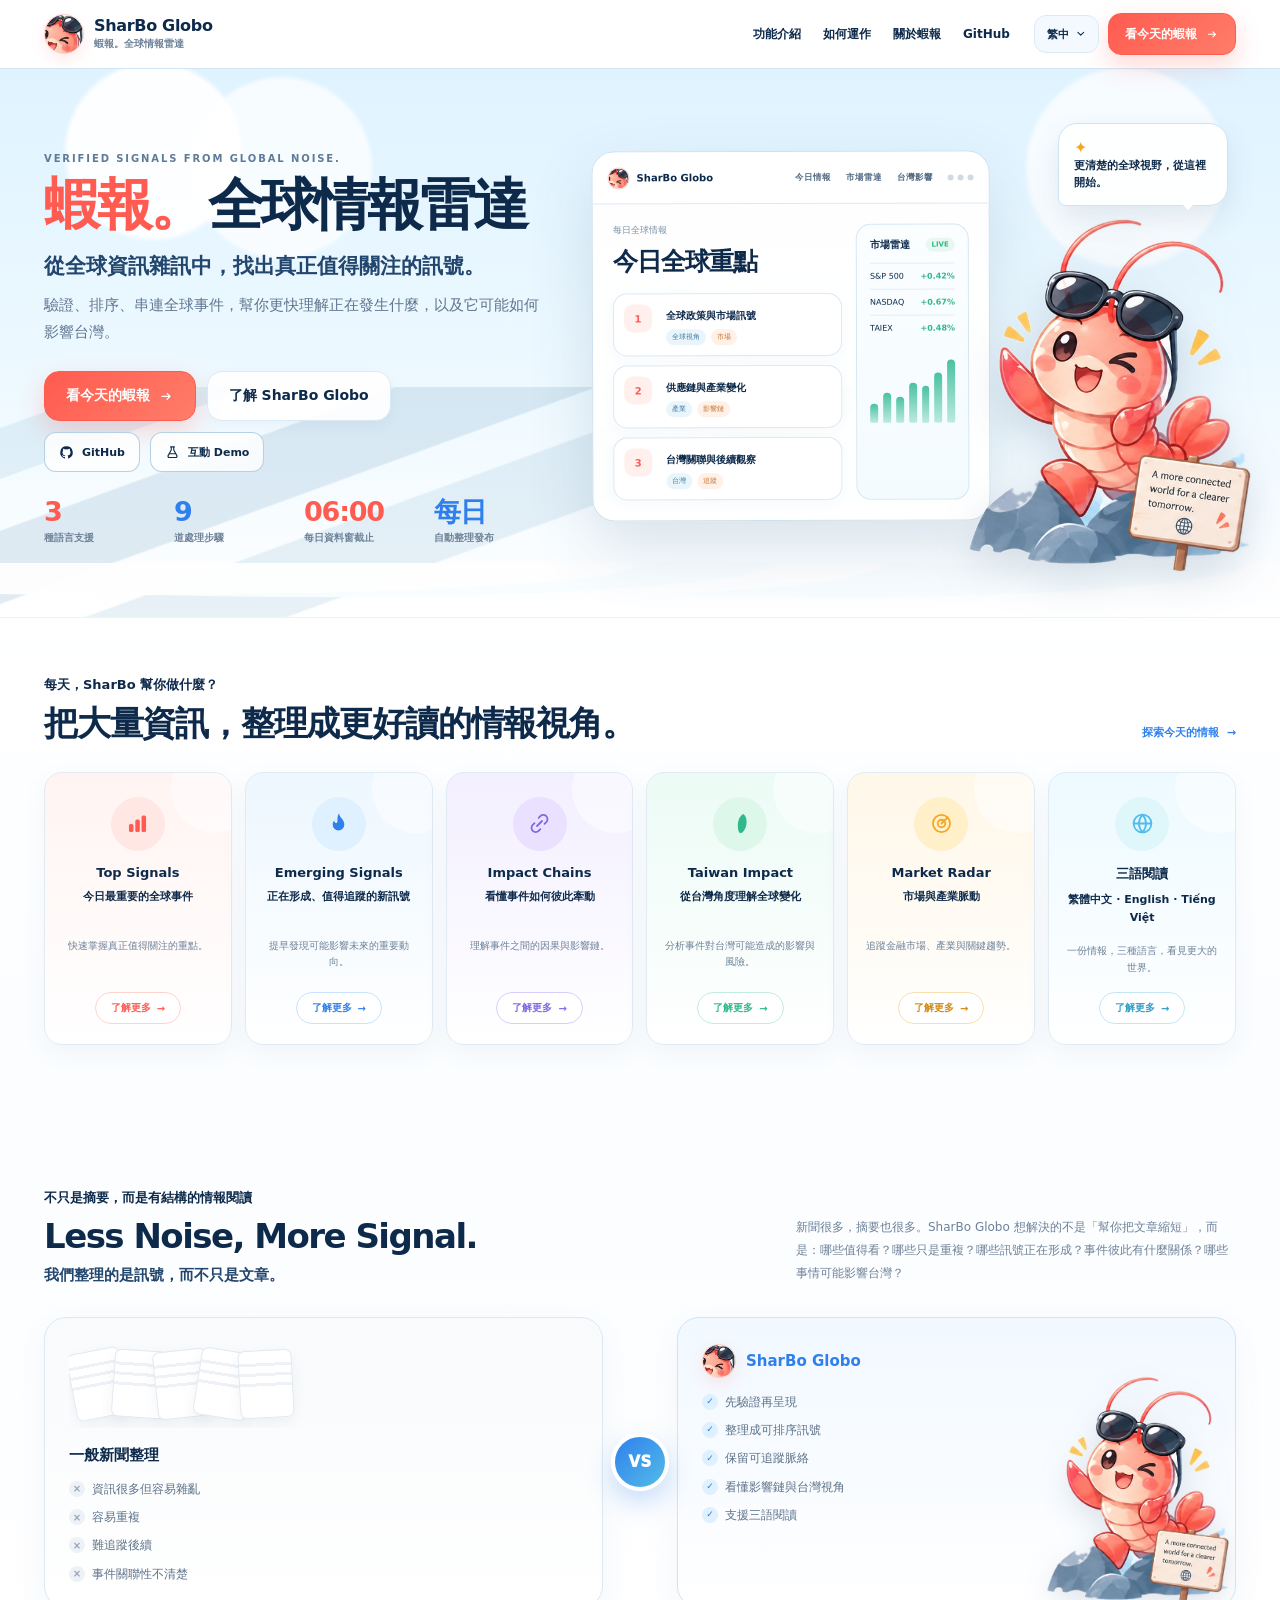
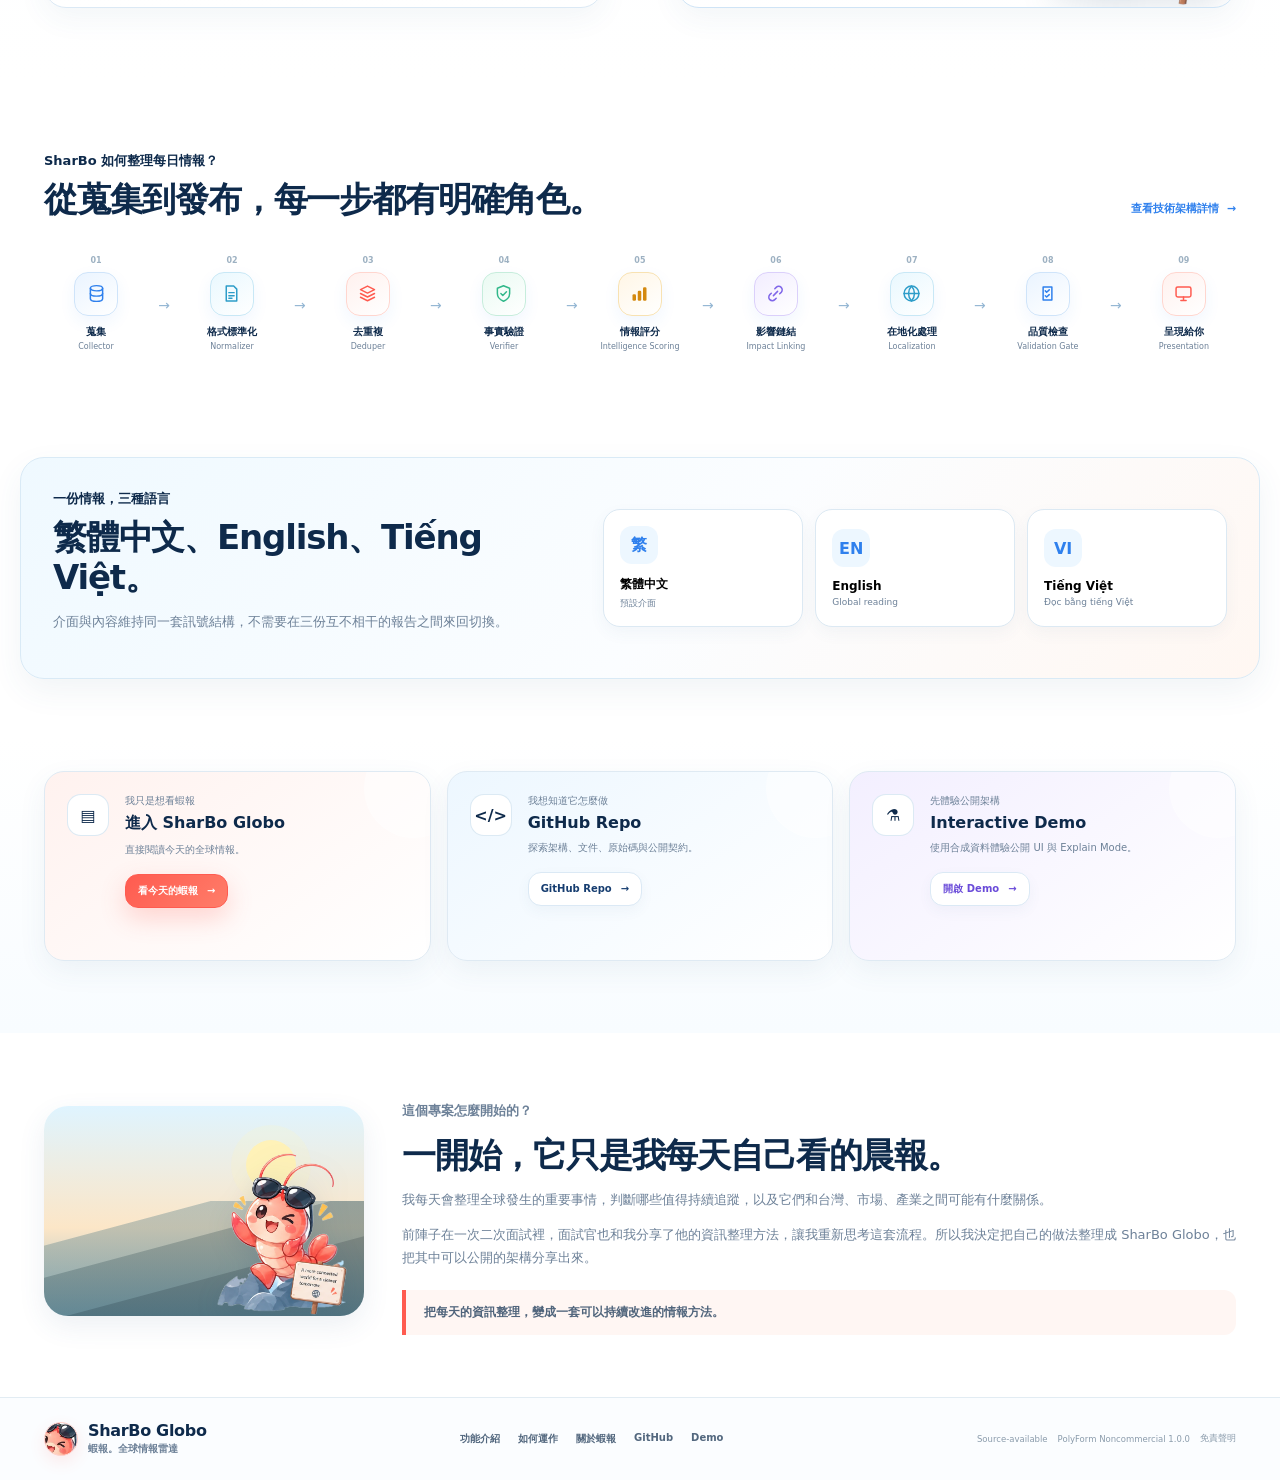
==== commit 9355932b: "feat(brand): show the mascot whole — full-figure cutout, no clipping The shipped asset is a crop of " ====
--- a/index.html
+++ b/index.html
@@ -116,7 +116,7 @@
               </aside>
             </div>
           </div>
-          <img class="hero-mascot" src="./assets/sharbo-mascot-hero.webp" alt="" aria-hidden="true" />
+          <img class="hero-mascot" src="./assets/sharbo-mascot-full.webp" alt="" aria-hidden="true" />
           <div class="hero-note-card">
             <span>✦</span>
             <p data-i18n="visualNote">更清楚的全球視野，從這裡開始。</p>
@@ -148,7 +148,7 @@
             <h3>Emerging Signals</h3>
             <p class="feature-sub" data-i18n="featureEmergingSub">正在形成、值得追蹤的新訊號</p>
             <p data-i18n="featureEmergingBody">提早發現可能影響未來的重要動向。</p>
-            <a class="feature-more" href="https://sharbo-globo-production.vercel.app/#/emerging"><span data-i18n="learnMore">了解更多</span><span aria-hidden="true">→</span></a>
+            <a class="feature-more" href="https://sharbo-globo-production.vercel.app/#/today"><span data-i18n="learnMore">了解更多</span><span aria-hidden="true">→</span></a>
           </article>
           <article class="feature-card violet">
             <div class="feature-icon"><svg viewBox="0 0 24 24" aria-hidden="true"><path d="M9.6 14.4 14.4 9.6"/><path d="M11.2 6.6 12.8 5a4 4 0 1 1 5.7 5.7l-1.7 1.6"/><path d="M12.8 17.4 11.2 19a4 4 0 1 1-5.7-5.7l1.7-1.6"/></svg></div>
@@ -162,7 +162,7 @@
             <h3>Taiwan Impact</h3>
             <p class="feature-sub" data-i18n="featureTaiwanSub">從台灣角度理解全球變化</p>
             <p data-i18n="featureTaiwanBody">分析事件對台灣可能造成的影響與風險。</p>
-            <a class="feature-more" href="https://sharbo-globo-production.vercel.app/#/radar"><span data-i18n="learnMore">了解更多</span><span aria-hidden="true">→</span></a>
+            <a class="feature-more" href="https://sharbo-globo-production.vercel.app/#/today"><span data-i18n="learnMore">了解更多</span><span aria-hidden="true">→</span></a>
           </article>
           <article class="feature-card amber">
             <div class="feature-icon"><svg viewBox="0 0 24 24" aria-hidden="true"><circle cx="12" cy="12" r="8.2"/><circle cx="12" cy="12" r="3.6"/><path d="M12 12 18 6"/></svg></div>
@@ -216,7 +216,7 @@
               <li data-i18n="sharboFour">看懂影響鏈與台灣視角</li>
               <li data-i18n="sharboFive">支援三語閱讀</li>
             </ul>
-            <img class="versus-mascot" src="./assets/sharbo-mascot-hero.webp" alt="" aria-hidden="true" />
+            <img class="versus-mascot" src="./assets/sharbo-mascot-full.webp" alt="" aria-hidden="true" />
           </article>
         </div>
       </div>
--- a/landing.css
+++ b/landing.css
@@ -39,15 +39,15 @@
 .hero-shell{position:relative;z-index:1;max-width:1240px;min-height:520px;margin:0 auto;padding:54px 24px 42px;display:grid;grid-template-columns:minmax(0,.88fr) minmax(540px,1.12fr);gap:42px;align-items:center}
 .hero-kicker{margin:0 0 12px;font-size:10px;letter-spacing:.19em;font-weight:900;color:#5e7b98}.hero h1{margin:0;font-size:56px;line-height:1.02;letter-spacing:-.055em;white-space:nowrap}.hero h1 .accent{color:var(--coral);margin-right:.1em}.hero-lead{font-size:21px;font-weight:820;line-height:1.48;margin:18px 0 10px;color:var(--ink-2)}.hero-body{max-width:570px;color:#5f7690;font-size:15px;line-height:1.8;margin:0}.hero-actions{display:flex;gap:11px;flex-wrap:wrap;margin-top:25px}.hero-links{display:flex;gap:10px;margin-top:11px}.hero-links a{min-height:40px;padding:9px 14px;border:1px solid rgba(164,197,222,.8);border-radius:12px;display:flex;align-items:center;gap:8px;font-size:11px;font-weight:820;background:rgba(255,255,255,.82);backdrop-filter:blur(8px)}.hero-links svg{width:15px;height:15px}.hero-links a:first-child svg{fill:currentColor;stroke:none}
 .hero-stats{margin-top:26px;display:grid;grid-template-columns:repeat(4,minmax(0,1fr));gap:14px;max-width:590px}.hero-stats b{display:block;font-size:27px;line-height:1.05;letter-spacing:-.045em;color:var(--coral)}.hero-stats>div:nth-child(2) b,.hero-stats>div:nth-child(4) b{color:var(--blue)}.hero-stats small{display:block;margin-top:5px;font-size:9.5px;line-height:1.45;color:var(--muted);font-weight:750}
-.hero-visual{position:relative;min-height:410px}.orb{display:none}.product-window{position:absolute;left:0;right:246px;top:28px;border:1px solid #cfe1ee;border-radius:22px;background:rgba(255,255,255,.95);box-shadow:0 26px 65px rgba(52,91,127,.16);overflow:hidden;transform:rotate(-.15deg);z-index:1}.window-bar{height:52px;padding:0 15px;border-bottom:1px solid var(--line);display:flex;align-items:center;gap:15px;background:rgba(255,255,255,.96)}.window-brand{display:flex;align-items:center;gap:7px;font-size:10px;white-space:nowrap}.window-brand span{font-size:0;width:22px;height:22px;border-radius:50%;background-image:url("./assets/sharbo-mascot-hero.webp");background-size:240%;background-position:41% 28%;border:1px solid #ffd3cd}.window-tabs{display:flex;gap:15px;margin-left:auto;font-size:8.5px;color:#526b84;font-weight:760}.window-dots{display:flex;gap:4px}.window-dots i{width:6px;height:6px;border-radius:50%;background:#cfdae5}.window-content{padding:20px;display:grid;grid-template-columns:1.34fr .66fr;gap:14px;min-height:300px}.preview-date{margin:0 0 8px;color:#7a90a5;font-size:9px}.preview-main h2{font-size:25px;margin:0 0 15px;letter-spacing:-.04em}.signal-list{list-style:none;padding:0;margin:0;display:grid;gap:9px}.signal-list li{display:grid;grid-template-columns:32px 1fr;gap:10px;align-items:start;padding:10px;border:1px solid #dceaf4;border-radius:14px;background:#fff;box-shadow:0 4px 14px rgba(63,107,145,.04)}.signal-list li>span{width:28px;height:28px;border-radius:9px;display:grid;place-items:center;background:#fff0ed;color:var(--coral);font-weight:900;font-size:10px}.signal-list b{font-size:10px}.signal-list small{display:flex;gap:5px;margin-top:6px}.signal-list em{font-style:normal;font-size:7px;padding:3px 6px;border-radius:999px;background:#eaf5fb;color:#3a7ca5}.signal-list em:nth-child(2){background:#fff1e7;color:#c67537}.market-panel{border:1px solid #d6e7f2;background:linear-gradient(180deg,#fbfeff,#f3fbff);border-radius:15px;padding:13px}.market-head{display:flex;align-items:center;justify-content:space-between;margin-bottom:11px}.market-head b{font-size:10px}.market-head span{font-size:7px;color:var(--mint);font-weight:900;background:#e8f8f1;padding:3px 6px;border-radius:999px}.market-row{display:flex;justify-content:space-between;padding:8px 0;border-top:1px solid #e3edf5;font-size:8px}.market-row b{color:var(--mint)}.mini-chart{height:72px;margin-top:10px;display:flex;align-items:end;gap:5px}.mini-chart i{flex:1;border-radius:5px 5px 2px 2px;background:linear-gradient(#49c2a1,#bceade)}.mini-chart i:nth-child(1){height:26%}.mini-chart i:nth-child(2){height:41%}.mini-chart i:nth-child(3){height:36%}.mini-chart i:nth-child(4){height:56%}.mini-chart i:nth-child(5){height:51%}.mini-chart i:nth-child(6){height:70%}.mini-chart i:nth-child(7){height:88%}
-.hero-visual::after{content:"";position:absolute;right:-2px;bottom:-24px;width:270px;height:410px;background:url("./assets/sharbo-mascot-hero.webp") right bottom/contain no-repeat;z-index:3;filter:drop-shadow(0 18px 18px rgba(45,78,112,.18));pointer-events:none}.hero-note-card{position:absolute;right:8px;top:18px;width:170px;padding:14px 15px;border:1px solid #cfe3f3;border-radius:19px 19px 19px 8px;background:rgba(255,255,255,.94);box-shadow:0 12px 28px rgba(47,87,121,.12);z-index:4}.hero-note-card::after{content:"";position:absolute;right:32px;bottom:-12px;border:7px solid transparent;border-top-color:#fff}.hero-note-card span{color:var(--amber)}.hero-note-card p{margin:0;font-size:11px;line-height:1.55;font-weight:850}
+.hero-visual{position:relative;min-height:452px}.orb{display:none}.product-window{position:absolute;left:0;right:246px;top:28px;border:1px solid #cfe1ee;border-radius:22px;background:rgba(255,255,255,.95);box-shadow:0 26px 65px rgba(52,91,127,.16);overflow:hidden;transform:rotate(-.15deg);z-index:1}.window-bar{height:52px;padding:0 15px;border-bottom:1px solid var(--line);display:flex;align-items:center;gap:15px;background:rgba(255,255,255,.96)}.window-brand{display:flex;align-items:center;gap:7px;font-size:10px;white-space:nowrap}.window-brand span{font-size:0;width:22px;height:22px;border-radius:50%;background-image:url("./assets/sharbo-mascot-hero.webp");background-size:240%;background-position:41% 28%;border:1px solid #ffd3cd}.window-tabs{display:flex;gap:15px;margin-left:auto;font-size:8.5px;color:#526b84;font-weight:760}.window-dots{display:flex;gap:4px}.window-dots i{width:6px;height:6px;border-radius:50%;background:#cfdae5}.window-content{padding:20px;display:grid;grid-template-columns:1.34fr .66fr;gap:14px;min-height:300px}.preview-date{margin:0 0 8px;color:#7a90a5;font-size:9px}.preview-main h2{font-size:25px;margin:0 0 15px;letter-spacing:-.04em}.signal-list{list-style:none;padding:0;margin:0;display:grid;gap:9px}.signal-list li{display:grid;grid-template-columns:32px 1fr;gap:10px;align-items:start;padding:10px;border:1px solid #dceaf4;border-radius:14px;background:#fff;box-shadow:0 4px 14px rgba(63,107,145,.04)}.signal-list li>span{width:28px;height:28px;border-radius:9px;display:grid;place-items:center;background:#fff0ed;color:var(--coral);font-weight:900;font-size:10px}.signal-list b{font-size:10px}.signal-list small{display:flex;gap:5px;margin-top:6px}.signal-list em{font-style:normal;font-size:7px;padding:3px 6px;border-radius:999px;background:#eaf5fb;color:#3a7ca5}.signal-list em:nth-child(2){background:#fff1e7;color:#c67537}.market-panel{border:1px solid #d6e7f2;background:linear-gradient(180deg,#fbfeff,#f3fbff);border-radius:15px;padding:13px}.market-head{display:flex;align-items:center;justify-content:space-between;margin-bottom:11px}.market-head b{font-size:10px}.market-head span{font-size:7px;color:var(--mint);font-weight:900;background:#e8f8f1;padding:3px 6px;border-radius:999px}.market-row{display:flex;justify-content:space-between;padding:8px 0;border-top:1px solid #e3edf5;font-size:8px}.market-row b{color:var(--mint)}.mini-chart{height:72px;margin-top:10px;display:flex;align-items:end;gap:5px}.mini-chart i{flex:1;border-radius:5px 5px 2px 2px;background:linear-gradient(#49c2a1,#bceade)}.mini-chart i:nth-child(1){height:26%}.mini-chart i:nth-child(2){height:41%}.mini-chart i:nth-child(3){height:36%}.mini-chart i:nth-child(4){height:56%}.mini-chart i:nth-child(5){height:51%}.mini-chart i:nth-child(6){height:70%}.mini-chart i:nth-child(7){height:88%}
+.hero-visual::after{content:"";position:absolute;right:-2px;bottom:-24px;width:270px;height:410px;background:url("./assets/sharbo-mascot-hero.webp") right bottom/contain no-repeat;z-index:3;filter:drop-shadow(0 18px 18px rgba(45,78,112,.18));pointer-events:none}.hero-note-card{position:absolute;right:8px;top:0;width:170px;padding:14px 15px;border:1px solid #cfe3f3;border-radius:19px 19px 19px 8px;background:rgba(255,255,255,.94);box-shadow:0 12px 28px rgba(47,87,121,.12);z-index:4}.hero-note-card::after{content:"";position:absolute;right:32px;bottom:-12px;border:7px solid transparent;border-top-color:#fff}.hero-note-card span{color:var(--amber)}.hero-note-card p{margin:0;font-size:11px;line-height:1.55;font-weight:850}
 .section{padding:72px 0}.section-shell{max-width:1240px;margin:0 auto;padding:0 24px}.section-heading{margin-bottom:28px}.split-heading{display:flex;justify-content:space-between;align-items:end;gap:28px}.section-label{margin:0 0 9px;font-size:13px;font-weight:900;color:var(--ink)}.section-heading h2,.difference-copy h2,.language-grid h2,.story-copy h2{margin:0;font-size:34px;line-height:1.2;letter-spacing:-.035em;max-width:760px}.text-link{display:flex;align-items:center;gap:8px;color:var(--blue);font-size:11px;font-weight:850;white-space:nowrap;padding-bottom:4px}
 .features{padding-top:58px;background:linear-gradient(180deg,#fff 0,#fbfdff 100%)}.feature-grid{display:grid;grid-template-columns:repeat(6,minmax(0,1fr));gap:13px}.feature-card{position:relative;display:flex;flex-direction:column;align-items:center;text-align:center;padding:24px 15px 20px;border:1px solid #e1ebf4;border-radius:18px;min-height:250px;overflow:hidden;transition:.2s;box-shadow:0 8px 26px rgba(56,98,136,.06)}.feature-card:hover{transform:translateY(-4px);box-shadow:var(--shadow-soft)}.feature-card::after{content:"";position:absolute;right:-28px;top:-28px;width:88px;height:88px;border-radius:50%;background:rgba(255,255,255,.55)}.feature-card.coral{background:linear-gradient(180deg,#fff4f2,#fff)}.feature-card.blue{background:linear-gradient(180deg,#edf7ff,#fff)}.feature-card.violet{background:linear-gradient(180deg,#f3efff,#fff)}.feature-card.green{background:linear-gradient(180deg,#ecfbf5,#fff)}.feature-card.amber{background:linear-gradient(180deg,#fff7e8,#fff)}.feature-card.cyan{background:linear-gradient(180deg,#edfaff,#fff)}.feature-icon{width:54px;height:54px;border-radius:50%;display:grid;place-items:center;margin-bottom:14px;position:relative;z-index:1}.feature-icon svg{width:25px;height:25px;stroke-width:1.7}.feature-card h3{font-size:13px;margin:0 0 8px;position:relative;z-index:1}.feature-sub{font-size:11px!important;font-weight:800;color:var(--ink)!important;min-height:34px;position:relative;z-index:1}.feature-card p{margin:0;font-size:10px;line-height:1.65;color:var(--muted);position:relative;z-index:1}.feature-card.coral .feature-icon{background:#ffe7e3;color:var(--coral)}.feature-card.blue .feature-icon{background:#dff0ff;color:var(--blue)}.feature-card.violet .feature-icon{background:#e9e1ff;color:var(--violet)}.feature-card.green .feature-icon{background:#ddf7eb;color:var(--mint)}.feature-card.amber .feature-icon{background:#fff0c9;color:var(--amber)}.feature-card.cyan .feature-icon{background:#dff6fb;color:var(--cyan)}
-.difference{background:linear-gradient(180deg,#fbfdff,#fff)}.difference-heading{align-items:flex-end;gap:34px}.difference-heading h2{font-size:34px;letter-spacing:-.045em;margin:0}.difference-sub{margin:9px 0 0;font-size:15px;font-weight:800;color:var(--ink-2)}.difference-note{max-width:440px;margin:0;font-size:12px;line-height:1.9;color:var(--muted)}.versus-grid{margin-top:32px;display:grid;grid-template-columns:1fr 74px 1fr;align-items:stretch}.versus-card{position:relative;overflow:hidden;border:1px solid var(--line);border-radius:22px;background:#fff;padding:26px 24px 24px;box-shadow:0 10px 30px rgba(55,95,130,.06)}.versus-card.generic{background:linear-gradient(180deg,#f8fafc,#fff)}.versus-card.sharbo{background:linear-gradient(180deg,#f1f8ff,#fff);border-color:#cfe4f6;padding-right:158px}.versus-card h3{font-size:15px;margin:0 0 16px}.versus-card.sharbo h3{margin:0;color:var(--blue)}.versus-brand{display:flex;align-items:center;gap:10px;margin-bottom:16px}.versus-card ul{list-style:none;padding:0;margin:0;display:grid;gap:11px}.versus-card li{font-size:11.5px;line-height:1.5;color:#5c7188;padding-left:23px;position:relative}.versus-visual{position:relative;height:84px;margin-bottom:18px;overflow:hidden}.versus-visual i{position:absolute;top:6px;width:54px;height:68px;border-radius:7px;border:1px solid #e3e9f0;background:linear-gradient(#fff 0 12px,#eef2f7 12px 15px,#fff 15px 22px,#eef2f7 22px 25px,#fff 25px 32px,#eef2f7 32px 35px,#fff 35px 68px);box-shadow:0 6px 14px rgba(70,100,130,.07)}.versus-visual i:nth-child(1){left:2px;transform:rotate(-11deg)}.versus-visual i:nth-child(2){left:44px;transform:rotate(4deg)}.versus-visual i:nth-child(3){left:86px;transform:rotate(-6deg)}.versus-visual i:nth-child(4){left:128px;transform:rotate(9deg)}.versus-visual i:nth-child(5){left:170px;transform:rotate(-3deg)}.versus-badge{align-self:center;justify-self:center;width:58px;height:58px;border-radius:50%;display:grid;place-items:center;font-size:15px;font-weight:950;letter-spacing:.02em;color:#fff;background:linear-gradient(135deg,var(--blue),var(--cyan));border:4px solid #fff;box-shadow:0 12px 26px rgba(47,128,237,.26);z-index:2}.versus-mascot{position:absolute;right:-14px;bottom:-14px;width:180px;height:auto;pointer-events:none;user-select:none;-webkit-mask-image:linear-gradient(90deg,transparent 0,#000 26%,#000 94%,transparent 100%),linear-gradient(180deg,transparent 0,#000 18%,#000 92%,transparent 100%);mask-image:linear-gradient(90deg,transparent 0,#000 26%,#000 94%,transparent 100%),linear-gradient(180deg,transparent 0,#000 18%,#000 92%,transparent 100%);-webkit-mask-composite:source-in;mask-composite:intersect}
+.difference{background:linear-gradient(180deg,#fbfdff,#fff)}.difference-heading{align-items:flex-end;gap:34px}.difference-heading h2{font-size:34px;letter-spacing:-.045em;margin:0}.difference-sub{margin:9px 0 0;font-size:15px;font-weight:800;color:var(--ink-2)}.difference-note{max-width:440px;margin:0;font-size:12px;line-height:1.9;color:var(--muted)}.versus-grid{margin-top:32px;display:grid;grid-template-columns:1fr 74px 1fr;align-items:stretch}.versus-card{position:relative;overflow:hidden;border:1px solid var(--line);border-radius:22px;background:#fff;padding:26px 24px 24px;box-shadow:0 10px 30px rgba(55,95,130,.06)}.versus-card.generic{background:linear-gradient(180deg,#f8fafc,#fff)}.versus-card.sharbo{background:linear-gradient(180deg,#f1f8ff,#fff);border-color:#cfe4f6;padding-right:158px}.versus-card h3{font-size:15px;margin:0 0 16px}.versus-card.sharbo h3{margin:0;color:var(--blue)}.versus-brand{display:flex;align-items:center;gap:10px;margin-bottom:16px}.versus-card ul{list-style:none;padding:0;margin:0;display:grid;gap:11px}.versus-card li{font-size:11.5px;line-height:1.5;color:#5c7188;padding-left:23px;position:relative}.versus-visual{position:relative;height:84px;margin-bottom:18px;overflow:hidden}.versus-visual i{position:absolute;top:6px;width:54px;height:68px;border-radius:7px;border:1px solid #e3e9f0;background:linear-gradient(#fff 0 12px,#eef2f7 12px 15px,#fff 15px 22px,#eef2f7 22px 25px,#fff 25px 32px,#eef2f7 32px 35px,#fff 35px 68px);box-shadow:0 6px 14px rgba(70,100,130,.07)}.versus-visual i:nth-child(1){left:2px;transform:rotate(-11deg)}.versus-visual i:nth-child(2){left:44px;transform:rotate(4deg)}.versus-visual i:nth-child(3){left:86px;transform:rotate(-6deg)}.versus-visual i:nth-child(4){left:128px;transform:rotate(9deg)}.versus-visual i:nth-child(5){left:170px;transform:rotate(-3deg)}.versus-badge{align-self:center;justify-self:center;width:58px;height:58px;border-radius:50%;display:grid;place-items:center;font-size:15px;font-weight:950;letter-spacing:.02em;color:#fff;background:linear-gradient(135deg,var(--blue),var(--cyan));border:4px solid #fff;box-shadow:0 12px 26px rgba(47,128,237,.26);z-index:2}.versus-mascot{position:absolute;right:4px;bottom:0;width:186px;height:auto;pointer-events:none;user-select:none;filter:drop-shadow(0 10px 14px rgba(45,78,112,.14))}
 .workflow-section{background:#fff}.workflow{display:flex;align-items:flex-start;justify-content:space-between;gap:7px;overflow:auto;padding:8px 2px 4px}.workflow-step{min-width:100px;text-align:center;position:relative}.workflow-step>span{display:block;color:#9db1c2;font-size:8px;font-weight:900;margin-bottom:7px}.workflow-icon{width:44px;height:44px;margin:0 auto 9px;border-radius:14px;display:grid;place-items:center;background:linear-gradient(145deg,#edf7ff,#fff);border:1px solid #dceaf5;color:var(--blue);box-shadow:0 6px 16px rgba(47,128,237,.07)}.workflow-icon svg{width:21px;height:21px;stroke-width:1.7}.workflow-step b{display:block;font-size:10px}.workflow-step small{display:block;color:var(--muted);font-size:8px;margin-top:3px}.workflow>i{padding-top:41px;color:#94b6d3;font-style:normal;font-size:14px}
 .language-band{padding-top:30px;padding-bottom:58px}.language-grid{display:grid;grid-template-columns:.9fr 1.1fr;gap:40px;align-items:center;border:1px solid #d9eaf6;border-radius:24px;padding:32px;background:linear-gradient(135deg,#eff9ff,#fbfdff 55%,#fff7f2);box-shadow:0 12px 32px rgba(56,97,133,.07)}.language-grid>div>p:not(.section-label){color:var(--muted);font-size:13px;line-height:1.7}.language-cards{display:grid;grid-template-columns:repeat(3,1fr);gap:12px}.language-cards button{border:1px solid #dce9f3;background:#fff;border-radius:17px;padding:16px;cursor:pointer;text-align:left;box-shadow:0 6px 16px rgba(56,97,133,.05)}.language-cards span{width:38px;height:38px;border-radius:12px;display:grid;place-items:center;background:#edf7ff;color:var(--blue);font-weight:900;margin-bottom:12px}.language-cards b{display:block;font-size:12px}.language-cards small{display:block;margin-top:4px;color:var(--muted);font-size:9px}
 .gateway-section{padding-top:34px;background:linear-gradient(180deg,#fff,#f8fcff)}.gateway-grid{display:grid;grid-template-columns:repeat(3,1fr);gap:16px}.gateway-card{position:relative;border:1px solid #dfeaf3;border-radius:20px;padding:22px;min-height:190px;background:#fff;box-shadow:0 10px 28px rgba(53,94,130,.07);overflow:hidden}.gateway-card::after{content:"";position:absolute;right:-34px;top:-34px;width:100px;height:100px;border-radius:50%;background:rgba(255,255,255,.5)}.gateway-card.product-card{background:linear-gradient(145deg,#fff2ef,#fff)}.gateway-card.github-card{background:linear-gradient(145deg,#edf7ff,#fff)}.gateway-card.demo-card{background:linear-gradient(145deg,#f3efff,#fff)}.gateway-icon{position:absolute;left:22px;top:22px;width:42px;height:42px;border-radius:14px;display:grid;place-items:center;background:#fff;border:1px solid rgba(217,232,243,.9);font-weight:900;z-index:1}.gateway-card p,.gateway-card h3,.gateway-card>span,.gateway-card>a{margin-left:58px;position:relative;z-index:1}.gateway-card p{margin-top:0;margin-bottom:5px;font-size:10px;color:var(--muted)}.gateway-card h3{margin-top:0;margin-bottom:8px;font-size:16px}.gateway-card>span{display:block;font-size:10px;color:var(--muted);line-height:1.55;margin-bottom:16px}.gateway-card .button{min-height:34px;padding:8px 12px;font-size:10px}.github-button{color:#163d70}.demo-button{color:#6a4bd9}
-.story-section{padding-top:54px;padding-bottom:62px}.story-grid{display:grid;grid-template-columns:320px 1fr;gap:38px;align-items:center}.story-visual{position:relative;height:210px;border-radius:24px;overflow:hidden;background:linear-gradient(180deg,#dff4ff 0,#fce6c7 58%,#93b9c8 100%);box-shadow:var(--shadow-soft)}.story-visual::before{content:"";position:absolute;inset:auto 0 0;height:55%;background:linear-gradient(165deg,transparent 0 22%,rgba(81,122,133,.35) 22.5% 38%,rgba(46,83,94,.48) 38.5% 60%,rgba(31,61,72,.56) 60.5%)}.story-visual::after{content:"";position:absolute;right:12px;bottom:-10px;width:120px;height:185px;background:url("./assets/sharbo-mascot-hero.webp") right bottom/contain no-repeat}.sun{position:absolute;right:68px;top:34px;width:50px;height:50px;border-radius:50%;background:#fff2b8;box-shadow:0 0 0 15px rgba(255,242,184,.18)}.ridge,.story-person{display:none}.story-copy>p{color:var(--muted);font-size:13px;line-height:1.8;margin:12px 0}.story-copy blockquote{margin:20px 0 0;padding:14px 18px;border-left:4px solid var(--coral);background:#fff6f3;border-radius:0 12px 12px 0;color:#50647b;font-size:12px;font-weight:760}
+.story-section{padding-top:54px;padding-bottom:62px}.story-grid{display:grid;grid-template-columns:320px 1fr;gap:38px;align-items:center}.story-visual{position:relative;height:210px;border-radius:24px;overflow:hidden;background:linear-gradient(180deg,#dff4ff 0,#fce6c7 58%,#93b9c8 100%);box-shadow:var(--shadow-soft)}.story-visual::before{content:"";position:absolute;inset:auto 0 0;height:55%;background:linear-gradient(165deg,transparent 0 22%,rgba(81,122,133,.35) 22.5% 38%,rgba(46,83,94,.48) 38.5% 60%,rgba(31,61,72,.56) 60.5%)}.story-visual::after{content:"";position:absolute;right:16px;bottom:0;width:132px;height:164px;background:url("./assets/sharbo-mascot-full.webp") right bottom/contain no-repeat;filter:drop-shadow(0 8px 12px rgba(45,78,112,.16))}.sun{position:absolute;right:68px;top:34px;width:50px;height:50px;border-radius:50%;background:#fff2b8;box-shadow:0 0 0 15px rgba(255,242,184,.18)}.ridge,.story-person{display:none}.story-copy>p{color:var(--muted);font-size:13px;line-height:1.8;margin:12px 0}.story-copy blockquote{margin:20px 0 0;padding:14px 18px;border-left:4px solid var(--coral);background:#fff6f3;border-radius:0 12px 12px 0;color:#50647b;font-size:12px;font-weight:760}
 .site-footer{border-top:1px solid #e2ecf3;background:#fbfdff}.footer-shell{max-width:1240px;margin:0 auto;padding:24px;display:grid;grid-template-columns:auto 1fr auto;align-items:center;gap:28px}.footer-brand{display:flex;align-items:center;gap:10px}.footer-links{display:flex;justify-content:center;gap:18px;font-size:10px;font-weight:760;color:#52677e}.footer-meta{display:flex;align-items:center;gap:10px;font-size:8.5px;color:#8a9bab}.footer-meta span,.footer-meta a{white-space:nowrap}
 @media(max-width:1080px){.hero-shell{grid-template-columns:1fr 1fr;gap:30px}.hero h1{font-size:48px}.hero-visual{min-height:390px}.product-window{right:125px}.hero-visual::after{width:230px;height:355px}.hero-note-card{width:150px}.feature-grid{grid-template-columns:repeat(3,1fr)}.difference-grid{grid-template-columns:1fr}.difference-visual{min-height:300px}.language-grid{grid-template-columns:1fr}.gateway-grid{grid-template-columns:1fr 1fr}.story-grid{grid-template-columns:280px 1fr}.footer-shell{grid-template-columns:1fr}.footer-links{justify-content:flex-start}.footer-meta{flex-wrap:wrap}}
 @media(max-width:820px){.nav-shell{padding:0 18px;min-height:64px}.primary-nav{display:none;position:absolute;left:16px;right:16px;top:66px;background:#fff;border:1px solid var(--line);border-radius:16px;box-shadow:var(--shadow);padding:8px;flex-direction:column;align-items:stretch;gap:0}.site-header.menu-open .primary-nav{display:flex}.primary-nav a{padding:11px 12px}.primary-nav a::after{display:none}.nav-toggle{display:block;margin-left:auto}.nav-actions{margin-left:0}.nav-product{display:none}.hero-shell{grid-template-columns:1fr;min-height:auto;padding-top:40px}.hero-copy{max-width:680px}.hero h1{font-size:46px}.hero-visual{min-height:440px}.product-window{left:0;right:120px;top:22px}.hero-visual::after{right:0;width:240px;height:365px}.hero-note-card{right:4px;top:16px}.proof-row{grid-template-columns:repeat(2,1fr)}.split-heading{align-items:flex-start;flex-direction:column}.feature-grid{grid-template-columns:repeat(2,1fr)}.gateway-grid{grid-template-columns:1fr}.story-grid{grid-template-columns:1fr}.story-visual{max-width:520px}.workflow{justify-content:flex-start}.workflow>i{display:none}.workflow-step{min-width:120px}.language-cards{grid-template-columns:1fr 1fr 1fr}}
@@ -73,8 +73,8 @@
 .workflow-step.s7 .workflow-icon{background:linear-gradient(145deg,#e9f8fe,#fff);border-color:#c8e8f6;color:#2e9dc9}
 .workflow-step.s8 .workflow-icon{background:linear-gradient(145deg,#eaf4ff,#fff);border-color:#cfe4fa;color:var(--blue)}
 .workflow-step.s9 .workflow-icon{background:linear-gradient(145deg,#fff1ee,#fff);border-color:#ffd6cf;color:var(--coral)}
-@media(max-width:1080px){.product-window{right:214px}.versus-card.sharbo{padding-right:132px}.versus-mascot{width:150px}.versus-grid{grid-template-columns:1fr 62px 1fr}}
-@media(max-width:820px){.versus-grid{grid-template-columns:1fr;gap:0}.versus-badge{margin:-16px 0;justify-self:center}.versus-card.sharbo{padding-right:24px;padding-bottom:132px}.versus-mascot{right:-10px;bottom:-10px;width:158px}.difference-heading{gap:18px}.difference-note{max-width:none}}
+@media(max-width:1080px){.product-window{right:214px}.versus-card.sharbo{padding-right:140px}.versus-mascot{width:156px}.versus-grid{grid-template-columns:1fr 62px 1fr}}
+@media(max-width:820px){.versus-grid{grid-template-columns:1fr;gap:0}.versus-badge{margin:-16px 0;justify-self:center}.versus-card.sharbo{padding-right:24px;padding-bottom:150px}.versus-mascot{right:10px;bottom:0;width:164px}.difference-heading{gap:18px}.difference-note{max-width:none}}
 @media(max-width:560px){.hero-stats{grid-template-columns:repeat(2,minmax(0,1fr));gap:16px;margin-top:22px}.hero-stats b{font-size:23px}.difference-heading h2{font-size:28px}.versus-card{padding:22px 20px}.versus-visual{height:76px}.feature-card{min-height:auto}}
 .feature-icon svg.solid,.workflow-icon svg.solid{fill:currentColor;stroke:none}
 /* The zh-TW headline fits one line; the longer EN/VI headlines must wrap instead of
@@ -85,4 +85,8 @@
 html[lang="vi-VN"] .hero-stats b{font-size:21px}
 /* Same treatment for the story panel: the artwork's painted background must fade into the
    panel instead of showing as a pasted rectangle. */
-.story-visual::after{-webkit-mask-image:linear-gradient(90deg,transparent 0,#000 24%,#000 95%,transparent 100%),linear-gradient(180deg,transparent 0,#000 20%);mask-image:linear-gradient(90deg,transparent 0,#000 24%,#000 95%,transparent 100%),linear-gradient(180deg,transparent 0,#000 20%);-webkit-mask-composite:source-in;mask-composite:intersect}
+/* Keep the callout clear of the mascot's antennae at every breakpoint: the brand character
+   is never overlapped or clipped. */
+@media(max-width:1080px){.hero-visual{min-height:404px}}
+@media(max-width:820px){.hero-visual{min-height:452px}.hero-note-card{top:0}}
+@media(max-width:560px){.hero-visual{min-height:392px}.hero-note-card{top:0;right:0}}
--- a/mascot-fix.css
+++ b/mascot-fix.css
@@ -1,12 +1,8 @@
 /* Reliability layer for the SharBo mascot. Keep the approved illustration as a real DOM image so the hero cannot silently lose the mascot if pseudo-element rendering changes. */
 .hero-visual::after{content:none!important}
-/* The artwork ships with its own painted sky background, so the raw file reads as a hard-edged
-   rectangle. Feather the edges into the hero gradient, and keep the mascot clear of the market
-   panel so the preview numbers stay readable. */
-.hero-mascot{position:absolute;right:-6px;bottom:-18px;width:262px;height:auto;z-index:3;filter:drop-shadow(0 18px 22px rgba(45,78,112,.16));pointer-events:none;user-select:none;
-  -webkit-mask-image:linear-gradient(90deg,transparent 0,#000 22%,#000 93%,transparent 100%),linear-gradient(180deg,transparent 0,#000 15%);
-  mask-image:linear-gradient(90deg,transparent 0,#000 22%,#000 93%,transparent 100%),linear-gradient(180deg,transparent 0,#000 15%);
-  -webkit-mask-composite:source-in;mask-composite:intersect}
-@media(max-width:1080px){.hero-mascot{width:228px}}
-@media(max-width:820px){.hero-mascot{right:0;width:238px}}
-@media(max-width:560px){.hero-mascot{width:185px;right:-6px;bottom:-4px}}
+/* sharbo-mascot-full.webp is the complete, background-free mascot, so it needs no edge
+   masking: the brand character is always shown whole — claws, antennae, sign and all. */
+.hero-mascot{position:absolute;right:-18px;bottom:0;width:288px;height:auto;z-index:3;filter:drop-shadow(0 16px 20px rgba(45,78,112,.18));pointer-events:none;user-select:none}
+@media(max-width:1080px){.hero-mascot{width:262px}}
+@media(max-width:820px){.hero-mascot{right:-8px;width:258px}}
+@media(max-width:560px){.hero-mascot{width:205px;right:-12px}}
